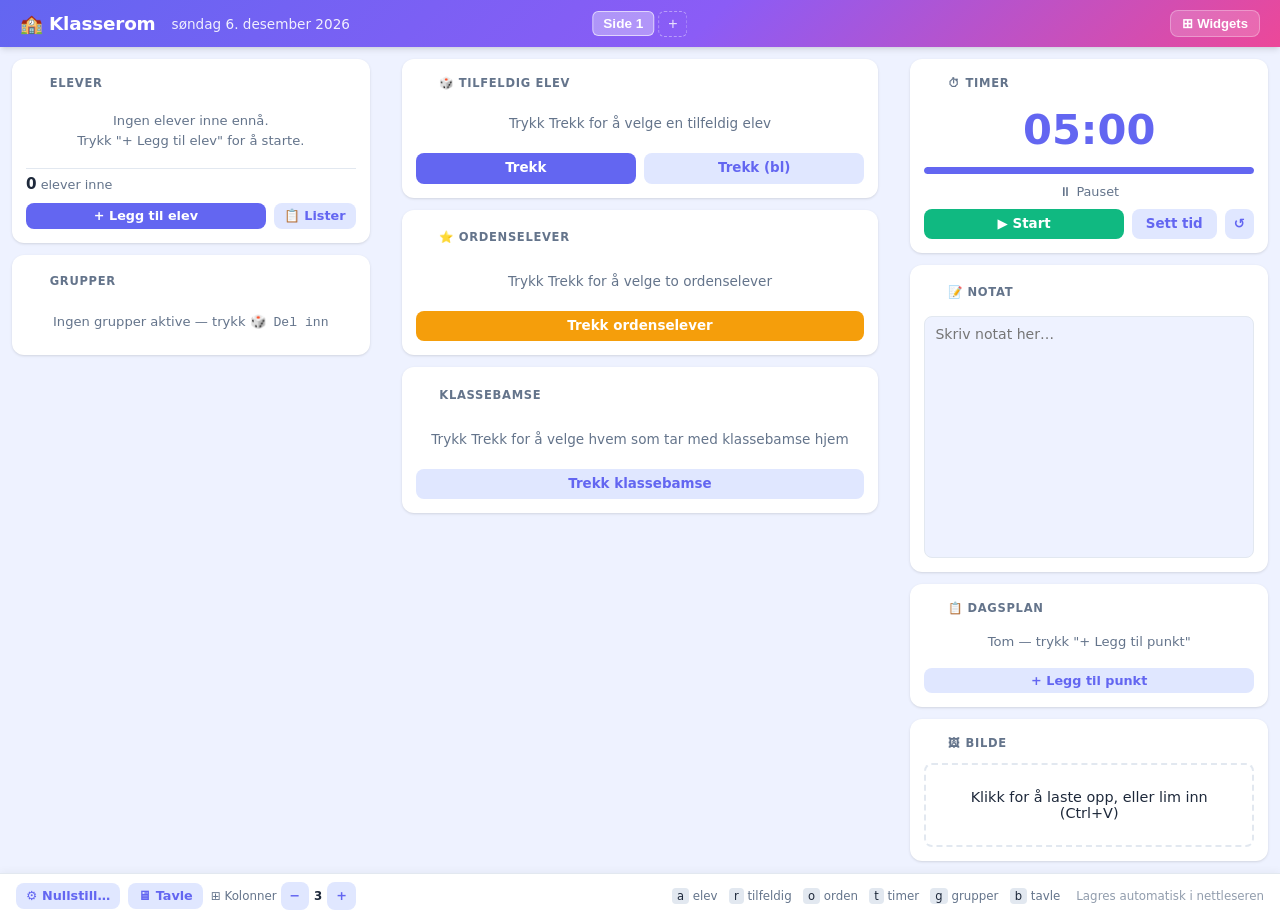
==== index.html @ 39aa10b4 "v2.11: Faneikon, tomme nye sider + navngiving av sider - Eget faneikon (🏫) som vises i nettleserfane" ====
<!DOCTYPE html>
<html lang="no" data-theme="lyst">
<head>
  <meta charset="UTF-8">
  <meta name="viewport" content="width=device-width, initial-scale=1.0">
  <title>Klasserom-dashboard</title>
  <link rel="icon" href="data:image/svg+xml,%3Csvg xmlns='http://www.w3.org/2000/svg' viewBox='0 0 100 100'%3E%3Ctext y='.9em' font-size='90'%3E%F0%9F%8F%AB%3C/text%3E%3C/svg%3E">
  <meta name="description" content="Klasseromsdashboard for læreren — navnetrekking, grupper, timer og dagsplan i ett oversiktlig dashboard. Alt lagres lokalt i nettleseren.">
  <!-- Open Graph / sosiale medier -->
  <meta property="og:type" content="website">
  <meta property="og:title" content="Klasserom — klasseromsdashboard for læreren">
  <meta property="og:description" content="Navnetrekking, grupper, timer og dagsplan i ett oversiktlig dashboard. Alt lagres lokalt i nettleseren.">
  <meta property="og:image" content="https://knitresletta.github.io/klasserom-dashboard/og-image.png">
  <meta property="og:image:width" content="2752">
  <meta property="og:image:height" content="1536">
  <meta property="og:url" content="https://knitresletta.github.io/klasserom-dashboard/">
  <meta name="twitter:card" content="summary_large_image">
  <meta name="twitter:title" content="Klasserom — klasseromsdashboard for læreren">
  <meta name="twitter:description" content="Navnetrekking, grupper, timer og dagsplan i ett oversiktlig dashboard.">
  <meta name="twitter:image" content="https://knitresletta.github.io/klasserom-dashboard/og-image.png">
  <link rel="stylesheet" href="style.css">
</head>
<body>

<header>
  <div id="klasserom-meny-wrapper">
    <h1 id="btn-klasserom-meny" title="Meny">🏫 Klasserom</h1>
    <div id="klasserom-dropdown" class="hidden">
      <div class="kl-dropdown-item" id="btn-åpne-logg">📋 Oppdateringslogg</div>
      <div class="kl-dropdown-item" id="btn-åpne-guide">❓ Brukerveiledning</div>
      <div class="kl-dropdown-item" onclick="åpneTilbakemeldingModal()">💬 Tilbakemelding</div>
      <div class="kl-dropdown-item" onclick="åpneBegrensningModal()">⛔ Gruppebegrensning</div>
      <div class="kl-dropdown-sep"></div>
      <div class="kl-dropdown-item" id="btn-eksporter">📤 Eksporter data</div>
      <div class="kl-dropdown-item" id="btn-importer">📥 Importer data</div>
      <div class="kl-dropdown-sep"></div>
      <div class="kl-dropdown-item kl-has-submenu">
        🎨 Tema
        <div class="kl-submenu">
          <div class="kl-dropdown-label">Standard</div>
          <div class="kl-dropdown-item tema-valg" data-tema="lyst">☀️ Lyst</div>
          <div class="kl-dropdown-item tema-valg" data-tema="mørkt">🌙 Mørkt</div>
          <div class="kl-dropdown-item tema-valg" data-tema="kontrast">⬛ Høy kontrast</div>
          <div class="kl-dropdown-sep"></div>
          <div class="kl-dropdown-label">Eventyr</div>
          <div class="kl-dropdown-item tema-valg" data-tema="under-vann">🌊 Under vann</div>
          <div class="kl-dropdown-item tema-valg" data-tema="fjellet">🏔️ På fjellet</div>
          <div class="kl-dropdown-item tema-valg" data-tema="skogen">🌲 I skogen</div>
          <div class="kl-dropdown-item tema-valg" data-tema="vulkan">🌋 I en vulkan</div>
          <div class="kl-dropdown-item tema-valg" data-tema="eventyrland">🧚 I eventyrland</div>
          <div class="kl-dropdown-sep"></div>
          <div class="kl-dropdown-label">Digital</div>
          <div class="kl-dropdown-item tema-valg" data-tema="matrix">💊 Matrix</div>
          <div class="kl-dropdown-item tema-valg" data-tema="cyberspace">🔷 Cyberspace</div>
          <div class="kl-dropdown-item tema-valg" data-tema="equestria">🦄 Equestria</div>
        </div>
      </div>
      <div class="kl-dropdown-item kl-has-submenu">
        🔤 Font
        <div class="kl-submenu">
          <div class="kl-dropdown-item font-valg" data-font="system">🖥 System standard</div>
          <div class="kl-dropdown-item font-valg" data-font="victor-mono">💻 Victor Mono</div>
          <div class="kl-dropdown-item font-valg" data-font="inter">✦ Inter</div>
          <div class="kl-dropdown-item font-valg" data-font="nunito">○ Nunito</div>
          <div class="kl-dropdown-item font-valg" data-font="roboto-slab">⌂ Roboto Slab</div>
          <div class="kl-dropdown-item font-valg" data-font="playfair">✒ Playfair Display</div>
          <div class="kl-dropdown-item font-valg" data-font="caveat">✍ Caveat</div>
        </div>
      </div>
      <div class="kl-dropdown-item kl-has-submenu">
        📏 Skriftstørrelse
        <div class="kl-submenu kl-submenu-bred">
          <div class="kl-dropdown-label">Alle widgets</div>
          <div class="kl-dropdown-item størrelse-valg" data-størrelse="liten">🔡 Liten</div>
          <div class="kl-dropdown-item størrelse-valg" data-størrelse="normal">🔤 Normal</div>
          <div class="kl-dropdown-item størrelse-valg" data-størrelse="stor">🔠 Stor</div>
          <div class="kl-dropdown-item størrelse-valg" data-størrelse="xl">⬜ Ekstra stor</div>
          <div class="kl-dropdown-sep"></div>
          <div class="kl-dropdown-label">Enkelt widget</div>
          <div class="widget-str-rad" data-widget="card-elever">
            <span>Elever</span>
            <div class="str-knapper">
              <button class="str-knapp widget-str-valg" data-widget="card-elever" data-størrelse="liten">S</button>
              <button class="str-knapp widget-str-valg" data-widget="card-elever" data-størrelse="normal">M</button>
              <button class="str-knapp widget-str-valg" data-widget="card-elever" data-størrelse="stor">L</button>
              <button class="str-knapp widget-str-valg" data-widget="card-elever" data-størrelse="xl">XL</button>
            </div>
          </div>
          <div class="widget-str-rad" data-widget="card-grupper">
            <span>Grupper</span>
            <div class="str-knapper">
              <button class="str-knapp widget-str-valg" data-widget="card-grupper" data-størrelse="liten">S</button>
              <button class="str-knapp widget-str-valg" data-widget="card-grupper" data-størrelse="normal">M</button>
              <button class="str-knapp widget-str-valg" data-widget="card-grupper" data-størrelse="stor">L</button>
              <button class="str-knapp widget-str-valg" data-widget="card-grupper" data-størrelse="xl">XL</button>
            </div>
          </div>
          <div class="widget-str-rad" data-widget="card-tilfeldig">
            <span>Tilfeldig elev</span>
            <div class="str-knapper">
              <button class="str-knapp widget-str-valg" data-widget="card-tilfeldig" data-størrelse="liten">S</button>
              <button class="str-knapp widget-str-valg" data-widget="card-tilfeldig" data-størrelse="normal">M</button>
              <button class="str-knapp widget-str-valg" data-widget="card-tilfeldig" data-størrelse="stor">L</button>
              <button class="str-knapp widget-str-valg" data-widget="card-tilfeldig" data-størrelse="xl">XL</button>
            </div>
          </div>
          <div class="widget-str-rad" data-widget="card-ordenselev">
            <span>Ordenselev</span>
            <div class="str-knapper">
              <button class="str-knapp widget-str-valg" data-widget="card-ordenselev" data-størrelse="liten">S</button>
              <button class="str-knapp widget-str-valg" data-widget="card-ordenselev" data-størrelse="normal">M</button>
              <button class="str-knapp widget-str-valg" data-widget="card-ordenselev" data-størrelse="stor">L</button>
              <button class="str-knapp widget-str-valg" data-widget="card-ordenselev" data-størrelse="xl">XL</button>
            </div>
          </div>
          <div class="widget-str-rad" data-widget="card-ulv">
            <span>Ulv og sauer</span>
            <div class="str-knapper">
              <button class="str-knapp widget-str-valg" data-widget="card-ulv" data-størrelse="liten">S</button>
              <button class="str-knapp widget-str-valg" data-widget="card-ulv" data-størrelse="normal">M</button>
              <button class="str-knapp widget-str-valg" data-widget="card-ulv" data-størrelse="stor">L</button>
              <button class="str-knapp widget-str-valg" data-widget="card-ulv" data-størrelse="xl">XL</button>
            </div>
          </div>
          <div class="widget-str-rad" data-widget="card-timer">
            <span>Timer</span>
            <div class="str-knapper">
              <button class="str-knapp widget-str-valg" data-widget="card-timer" data-størrelse="liten">S</button>
              <button class="str-knapp widget-str-valg" data-widget="card-timer" data-størrelse="normal">M</button>
              <button class="str-knapp widget-str-valg" data-widget="card-timer" data-størrelse="stor">L</button>
              <button class="str-knapp widget-str-valg" data-widget="card-timer" data-størrelse="xl">XL</button>
            </div>
          </div>
          <div class="widget-str-rad" data-widget="card-dagsplan">
            <span>Dagsplan</span>
            <div class="str-knapper">
              <button class="str-knapp widget-str-valg" data-widget="card-dagsplan" data-størrelse="liten">S</button>
              <button class="str-knapp widget-str-valg" data-widget="card-dagsplan" data-størrelse="normal">M</button>
              <button class="str-knapp widget-str-valg" data-widget="card-dagsplan" data-størrelse="stor">L</button>
              <button class="str-knapp widget-str-valg" data-widget="card-dagsplan" data-størrelse="xl">XL</button>
            </div>
          </div>
        </div>
      </div>
    </div>
  </div>
  <div id="sider-nav" class="sider-nav"></div>
  <div id="header-dato"></div>
  <button id="eksport-varsel" class="hidden" title="Du har endringer siden siste eksport — klikk for å eksportere nå">● Ueksporterte endringer</button>
  <div id="widget-meny-wrapper">
    <div id="vær-wrapper">
      <div id="header-ver" title="Klikk for detaljer"></div>
      <div id="vær-popup" class="hidden"></div>
    </div>
    <button id="btn-widget-meny" title="Vis/skjul widgets">⊞ Widgets</button>
    <div id="widget-dropdown" class="hidden"></div>
  </div>
</header>

<main>
  <div class="col-wrapper" data-col="1"></div>
  <div class="col-wrapper" data-col="2"></div>
  <div class="col-wrapper" data-col="3"></div>
  <!-- Card: Elever -->
  <div class="card" id="card-elever">
    <button class="kl-widget-close" onclick="toggleWidgetSynlighet('card-elever', false)" title="Fjern fra siden">✕</button>
    <div class="card-header">
      <span class="drag-handle" title="Dra for å flytte">⠿</span>
      <h2>Elever</h2>
    </div>
    <div id="elev-liste"></div>
    <div class="elev-count">
      <strong id="elev-antall">0</strong>
      <span id="elev-tekst">elever inne</span>
    </div>
    <div class="flex gap-2">
      <button class="btn btn-primary btn-sm flex-1" id="btn-legg-til">+ Legg til elev</button>
      <button class="btn btn-ghost btn-sm" id="btn-lister" title="Klasselister (l)">📋 Lister</button>
    </div>
  </div>

  <!-- Card: Grupper -->
  <div class="card" id="card-grupper">
    <button class="kl-widget-close" onclick="toggleWidgetSynlighet('card-grupper', false)" title="Fjern fra siden">✕</button>
    <div class="card-header">
      <span class="drag-handle" title="Dra for å flytte">⠿</span>
      <h2>Grupper</h2>
      <div class="card-controls">
        <button class="btn btn-ghost btn-sm" id="btn-grupper-ny" title="Lag nye grupper (g)">🎲 Del inn</button>
        <button class="btn btn-sm" id="btn-grupper-fjern" title="Fjern grupper">✕</button>
      </div>
    </div>
    <div id="grupper-vis">
      <p class="tom-tekst">Ingen grupper aktive — trykk <kbd>🎲 Del inn</kbd></p>
    </div>
  </div>

  <!-- Card: Tilfeldig -->
  <div class="card" id="card-tilfeldig">
    <button class="kl-widget-close" onclick="toggleWidgetSynlighet('card-tilfeldig', false)" title="Fjern fra siden">✕</button>
    <div class="card-header">
      <span class="drag-handle" title="Dra for å flytte">⠿</span>
      <h2>🎲 Tilfeldig elev</h2>
    </div>
    <div id="tilfeldig-vis" class="draw-placeholder">Trykk Trekk for å velge en tilfeldig elev</div>
    <div id="tilfeldig-backlog-count" class="backlog-count hidden"></div>
    <div class="flex gap-2">
      <button class="btn btn-primary flex-1" id="btn-tilfeldig" title="Trekk tilfeldig (r)">Trekk</button>
      <button class="btn btn-ghost flex-1" id="btn-tilfeldig-backlog" title="Trekk uten repetisjon (R)">Trekk (bl)</button>
    </div>
  </div>

  <!-- Card: Ordenselever -->
  <div class="card" id="card-ordenselev">
    <button class="kl-widget-close" onclick="toggleWidgetSynlighet('card-ordenselev', false)" title="Fjern fra siden">✕</button>
    <div class="card-header">
      <span class="drag-handle" title="Dra for å flytte">⠿</span>
      <h2>⭐ Ordenselever</h2>
      <div class="card-controls">
        <button class="btn btn-ghost btn-sm btn-icon" id="btn-rediger-ordenselev" title="Rediger backlog">📝</button>
      </div>
    </div>
    <div id="ordenselev-vis" class="draw-placeholder">Trykk Trekk for å velge to ordenselever</div>
    <div id="ordenselev-backlog-count" class="backlog-count hidden"></div>
    <button class="btn btn-amber w-full" id="btn-ordenselev" title="Trekk ordenselever (o)">Trekk ordenselever</button>
  </div>

  <!-- Card: Klassebamse -->
  <div class="card" id="card-ulv">
    <button class="kl-widget-close" onclick="toggleWidgetSynlighet('card-ulv', false)" title="Fjern fra siden">✕</button>
    <div class="card-header">
      <span class="drag-handle" title="Dra for å flytte">⠿</span>
      <h2>Klassebamse</h2>
      <div class="card-controls">
        <button class="btn btn-ghost btn-sm btn-icon" id="btn-ulv-rename" title="Endre navn">✏️</button>
        <button class="btn btn-ghost btn-sm btn-icon" id="btn-rediger-ulv" title="Rediger backlog">📝</button>
      </div>
    </div>
    <div id="ulv-vis" class="draw-placeholder">Trykk Trekk for å velge hvem som tar med klassebamse hjem</div>
    <div id="ulv-backlog-count" class="backlog-count hidden"></div>
    <button class="btn btn-ghost w-full" id="btn-ulv" title="Trekk klassebamse (u)">Trekk klassebamse</button>
  </div>

  <!-- Card: Timer -->
  <div class="card" id="card-timer">
    <button class="kl-widget-close" onclick="toggleWidgetSynlighet('card-timer', false)" title="Fjern fra siden">✕</button>
    <div class="card-header">
      <span class="drag-handle" title="Dra for å flytte">⠿</span>
      <h2>⏱ Timer</h2>
    </div>
    <div id="timer-display">05:00</div>
    <div id="timer-bar-wrap"><div id="timer-bar"></div></div>
    <div id="timer-status" class="timer-status">⏸ Pauset</div>
    <div class="timer-controls">
      <button class="btn btn-success flex-1" id="btn-timer-toggle" title="Start/stopp (t)">▶ Start</button>
      <button class="btn btn-ghost" id="btn-timer-sett" title="Sett tid (s)">Sett tid</button>
      <button class="btn btn-ghost btn-icon" id="btn-timer-reset" title="Nullstill timer">↺</button>
    </div>
  </div>

  <!-- Card: Notat -->
  <!-- Card: Dagsplan -->
  <div class="card" id="card-dagsplan">
    <button class="kl-widget-close" onclick="toggleWidgetSynlighet('card-dagsplan', false)" title="Fjern fra siden">✕</button>
    <div class="card-header">
      <span class="drag-handle" title="Dra for å flytte">⠿</span>
      <h2>📋 Dagsplan</h2>
    </div>
    <div id="dagsplan-liste"></div>
    <button class="btn btn-ghost w-full btn-sm" id="btn-dagsplan-legg-til" title="Legg til punkt (d)">+ Legg til punkt</button>
  </div>

</main>

<!-- Action bar -->
<div id="action-bar">
  <button class="btn btn-ghost btn-sm" id="btn-nullstill" title="Nullstill (n)">⚙️ Nullstill…</button>
  <button class="btn btn-ghost btn-sm" id="btn-blackboard" title="Tavlemodus (b)">🖥 Tavle</button>
  <div class="kl-kol-stepper" title="Antall kolonner på denne siden">
    <span>⊞ Kolonner</span>
    <button class="btn btn-ghost btn-sm btn-icon" id="btn-kol-minus" title="Færre kolonner">−</button>
    <span id="kol-antall">3</span>
    <button class="btn btn-ghost btn-sm btn-icon" id="btn-kol-pluss" title="Flere kolonner">+</button>
  </div>
  <div class="action-bar-right">
    <span class="shortcut-hint">
      <kbd>a</kbd> elev &nbsp;
      <kbd>r</kbd> tilfeldig &nbsp;
      <kbd>o</kbd> orden &nbsp;
      <kbd>t</kbd> timer &nbsp;
      <kbd>g</kbd> grupper &nbsp;
      <kbd>b</kbd> tavle
    </span>
    <span class="lagret-hint">Lagres automatisk i nettleseren</span>
  </div>
</div>

<!-- ============ MODALS ============ -->
<div id="modal-overlay" class="modal-overlay hidden">

  <div id="modal-legg-til" class="modal hidden">
    <h3>Legg til elev</h3>
    <input type="text" id="input-elev-navn" placeholder="Navn…" maxlength="60" autocomplete="off">
    <div class="modal-actions">
      <button class="btn btn-ghost" id="btn-legg-til-avbryt">Avbryt</button>
      <button class="btn btn-success" id="btn-legg-til-bekreft">Legg til</button>
    </div>
  </div>

  <div id="modal-timer-sett" class="modal hidden">
    <h3>Sett nedtellingstid</h3>
    <input type="number" id="input-timer-minutter" placeholder="Minutter (1–60)…" min="1" max="60">
    <div class="modal-actions">
      <button class="btn btn-ghost" id="btn-timer-sett-avbryt">Avbryt</button>
      <button class="btn btn-success" id="btn-timer-sett-bekreft">OK</button>
    </div>
  </div>

  <div id="modal-dagsplan" class="modal hidden">
    <h3>Legg til punkt i dagsplan</h3>
    <input type="text" id="input-dagsplan-punkt" placeholder="f.eks. Gjennomgang kapittel 3…" maxlength="80">
    <div class="modal-actions">
      <button class="btn btn-ghost" id="btn-dagsplan-avbryt">Avbryt</button>
      <button class="btn btn-success" id="btn-dagsplan-bekreft">Legg til</button>
    </div>
  </div>

  <div id="modal-grupper" class="modal hidden">
    <h3>Del inn i grupper</h3>
    <input type="number" id="input-grupper-antall" placeholder="Antall grupper (min. 2)…" min="2">
    <div class="modal-actions">
      <button class="btn btn-ghost" id="btn-grupper-avbryt">Avbryt</button>
      <button class="btn btn-success" id="btn-grupper-bekreft">Del inn</button>
    </div>
  </div>

  <div id="modal-lister" class="modal hidden">
    <h3>Klasselister</h3>
    <div id="lister-innhold"></div>
    <div class="modal-actions">
      <button class="btn btn-ghost flex-1" id="btn-lister-lagre">💾 Lagre nåværende</button>
      <button class="btn btn-primary" id="btn-lister-lukk">Lukk</button>
    </div>
  </div>

  <div id="modal-lagre-liste" class="modal hidden">
    <h3>Navn på listen</h3>
    <input type="text" id="input-liste-navn" placeholder="f.eks. 8A, Valgfag høst…" maxlength="40">
    <div class="modal-actions">
      <button class="btn btn-ghost" id="btn-lagre-liste-avbryt">Avbryt</button>
      <button class="btn btn-success" id="btn-lagre-liste-bekreft">Lagre</button>
    </div>
  </div>

  <div id="modal-nullstill" class="modal hidden">
    <h3>Nullstill…</h3>
    <div class="modal-list" id="nullstill-liste">
      <div class="modal-list-item" data-action="tilfeldig"><span>🎲 Tilfeldig-trekk</span></div>
      <div class="modal-list-item" data-action="ordenselev"><span>⭐ Ordenselever-trekk</span></div>
      <div class="modal-list-item" data-action="ulv"><span>Klassebamse-trekk</span></div>
      <div class="modal-list-item" data-action="grupper"><span>👥 Grupper</span></div>
      <div class="modal-list-item" data-action="timer"><span>⏱ Timer</span></div>
      <div class="modal-list-item" data-action="notat"><span>📝 Notat</span></div>
      <div class="modal-list-item" data-action="dagsplan"><span>📋 Dagsplan</span></div>
      <div class="modal-list-item danger" data-action="fjern_elever"><span>👤 Fjern elever…</span></div>
    </div>
    <div class="modal-actions">
      <button class="btn btn-ghost" id="btn-nullstill-lukk">Lukk</button>
    </div>
  </div>

  <div id="modal-fjern-elever" class="modal hidden">
    <h3>Fjern elever</h3>
    <div id="fjern-elever-liste" class="checkbox-list"></div>
    <div class="modal-actions">
      <button class="btn btn-ghost" id="btn-fjern-avbryt">Avbryt</button>
      <button class="btn btn-danger" id="btn-fjern-bekreft">Fjern valgte</button>
    </div>
  </div>

  <!-- Rename klassebamse -->
  <div id="modal-ulv-rename" class="modal hidden">
    <h3>Endre navn på klassebamsen</h3>
    <input type="text" id="rename-input" class="modal-input" maxlength="30" placeholder="Nytt navn…" />
    <div class="modal-actions">
      <button class="btn btn-ghost" id="btn-rename-avbryt">Avbryt</button>
      <button class="btn btn-primary" id="btn-rename-lagre">Lagre</button>
    </div>
  </div>

  <!-- Backlog-editor -->
  <div id="modal-rediger-backlog" class="modal hidden">
    <h3 id="rediger-backlog-tittel">Rediger backlog</h3>
    <p style="font-size:.85rem;opacity:.7;margin-bottom:.75rem">Klikk på en elev for å markere dem som allerede brukt. Grå = brukt, hvit = tilgjengelig.</p>
    <div id="rediger-backlog-chips" class="chip-grid"></div>
    <div class="modal-actions">
      <button class="btn btn-primary" id="btn-rediger-backlog-lukk">Ferdig</button>
    </div>
  </div>

  <!-- Import-modal -->
  <div id="modal-import" class="modal hidden">
    <h3>📥 Importer data</h3>
    <p id="import-info" class="import-info"></p>
    <div class="import-valg">
      <label class="import-modus">
        <input type="radio" name="import-modus" value="erstatt" checked>
        <span><strong>Erstatt alt</strong><br>Gjenoppretter hele tilstanden fra fila og overskriver alt som ligger her nå (lister, sider, innstillinger, notater og bilder).</span>
      </label>
      <label class="import-modus">
        <input type="radio" name="import-modus" value="flett_lister">
        <span><strong>Slå sammen kun klasselister</strong><br>Behold alt nåværende, legg bare til de lagrede listene fra fila.</span>
      </label>
    </div>
    <div class="modal-actions">
      <button class="btn btn-ghost" id="btn-import-avbryt">Avbryt</button>
      <button class="btn btn-primary" id="btn-import-bekreft">Importer</button>
    </div>
  </div>
</div>

<!-- Skjult fil-input for import -->
<input type="file" id="import-fil" accept="application/json,.json" style="display:none">

<!-- Blackboard overlay -->
<div id="blackboard-overlay" class="hidden">
  <span>Klikk eller trykk <kbd>Esc</kbd> for å avslutte tavlemodus</span>
</div>

<!-- Notifications -->
<div id="notif-container"></div>

<!-- Info overlay (logg + veiledning) -->
<div id="info-overlay" class="modal-overlay hidden">
  <div class="info-modal">
    <div class="info-modal-header">
      <h3 id="info-modal-tittel"></h3>
      <button id="btn-info-lukk" class="btn-lukk-stor">✕</button>
    </div>
    <div id="info-modal-innhold" class="info-modal-innhold"></div>
  </div>
</div>

<!-- Begrensning-modal -->
<div id="begrensning-modal" class="modal-overlay" style="display:none">
  <div class="modal-boks">
    <h3>⛔ Par som ikke kan være i samme gruppe</h3>
    <div class="begrensning-input">
      <select id="begr-navn1"></select>
      <select id="begr-navn2"></select>
      <button onclick="leggTilBegrensning(document.getElementById('begr-navn1').value, document.getElementById('begr-navn2').value)">Legg til</button>
    </div>
    <ul id="begrensning-liste"></ul>
    <button onclick="document.getElementById('begrensning-modal').style.display='none'">Lukk</button>
  </div>
</div>

<!-- Feedback-modal -->
<div id="feedback-modal" class="modal-overlay" style="display:none">
  <div class="modal-boks">
    <h3>💬 Tilbakemelding & kontakt</h3>
    <p class="kontakt-intro">Funnet en feil, eller har du et ønske til appen? Jeg vil gjerne høre fra deg — velg det som passer deg best.</p>
    <div class="kontakt-valg">
      <a class="kontakt-lenke" href="mailto:knitresletta@pm.me?subject=Klasserom-dashboard%20%E2%80%93%20tilbakemelding">
        ✉️ Send en e-post
        <span>knitresletta@pm.me</span>
      </a>
      <a class="kontakt-lenke" href="https://github.com/Knitresletta/klasserom-dashboard/issues/new" target="_blank" rel="noopener noreferrer">
        🐙 Opprett en sak på GitHub
        <span>Meld feil eller foreslå en ny funksjon</span>
      </a>
    </div>
    <div class="modal-knapper">
      <button onclick="document.getElementById('feedback-modal').style.display='none'">Lukk</button>
    </div>
  </div>
</div>

<script src="app.js"></script>
</body>
</html>
---- style.css ----
/* ===================== Custom properties ===================== */
:root {
  --bg:           #eef2ff;
  --card:         #ffffff;
  --primary:      #6366f1;
  --primary-l:    #e0e7ff;
  --pink:         #ec4899;
  --pink-l:       #fce7f3;
  --amber:        #f59e0b;
  --amber-l:      #fef3c7;
  --green:        #10b981;
  --green-l:      #d1fae5;
  --red:          #ef4444;
  --red-l:        #fee2e2;
  --text:         #1e293b;
  --muted:        #64748b;
  --border:       #e2e8f0;
  --shadow:       0 1px 3px 0 rgb(0 0 0 / .10), 0 1px 2px -1px rgb(0 0 0 / .08);
  --shadow-md:    0 4px 6px -1px rgb(0 0 0 / .10), 0 2px 4px -2px rgb(0 0 0 / .08);
  --r:            12px;
  --r-sm:         8px;
  --font:         system-ui, -apple-system, "Segoe UI", sans-serif;
  /* Skriftstørrelse settes på roten slik at alle rem-baserte størrelser skalerer */
  font-size: var(--font-size, 16px);
}

/* ===================== Temaer ===================== */
[data-theme="mørkt"] {
  --bg:        #0f172a;
  --card:      #1e293b;
  --primary:   #818cf8;
  --primary-l: #312e81;
  --pink:      #f472b6;
  --pink-l:    #6d1a4e;
  --amber:     #fbbf24;
  --amber-l:   #78350f;
  --green:     #34d399;
  --green-l:   #064e3b;
  --red:       #f87171;
  --red-l:     #7f1d1d;
  --text:      #f1f5f9;
  --muted:     #94a3b8;
  --border:    #334155;
  --shadow:    0 1px 3px 0 rgb(0 0 0 / .40), 0 1px 2px -1px rgb(0 0 0 / .30);
  --shadow-md: 0 4px 6px -1px rgb(0 0 0 / .45), 0 2px 4px -2px rgb(0 0 0 / .35);
}
[data-theme="mørkt"] header {
  background: linear-gradient(135deg, #1e293b 0%, #0f172a 100%);
  border-bottom: 1px solid var(--border);
}

[data-theme="kontrast"] {
  --bg:        #f5f5f5;
  --card:      #ffffff;
  --primary:   #000000;
  --primary-l: #dddddd;
  --green:     #005500;
  --green-l:   #ccffcc;
  --red:       #990000;
  --red-l:     #ffcccc;
  --amber:     #664400;
  --amber-l:   #fff3cc;
  --pink:      #880066;
  --pink-l:    #ffddee;
  --text:      #000000;
  --muted:     #333333;
  --border:    #000000;
  --shadow:    none;
  --shadow-md: none;
}
[data-theme="kontrast"] header { background: #000000; border-bottom: 2px solid #000; }
[data-theme="kontrast"] .card  { border: 2px solid #000000; }

[data-theme="under-vann"] {
  --bg:        #0c2a4a;
  --card:      #0d3b6e;
  --primary:   #38bdf8;
  --primary-l: #0c4a6e;
  --text:      #e0f2fe;
  --muted:     #7dd3fc;
  --border:    #1e4d7b;
  --green:     #34d399;
  --green-l:   #064e3b;
  --amber:     #fbbf24;
  --amber-l:   #78350f;
  --shadow:    0 1px 4px 0 rgb(0 0 0 / .5);
  --shadow-md: 0 4px 8px -1px rgb(0 0 0 / .6);
}
[data-theme="under-vann"] header { background: #061829; border-bottom: 1px solid #1e4d7b; }

[data-theme="fjellet"] {
  --bg:        #cfdde8;
  --card:      #e8eff5;
  --primary:   #1e3a5f;
  --primary-l: #b9c9d8;
  --text:      #0f172a;
  --muted:     #475569;
  --border:    #94a8bc;
  --green:     #166534;
  --green-l:   #bbf7d0;
  --amber:     #b45309;
  --amber-l:   #fde68a;
}
[data-theme="fjellet"] header { background: linear-gradient(135deg, #1e3a5f 0%, #475569 60%, #94a8bc 100%); border-bottom: 1px solid #94a8bc; }

[data-theme="skogen"] {
  --bg:        #1a2e1a;
  --card:      #243824;
  --primary:   #86efac;
  --primary-l: #14532d;
  --text:      #dcfce7;
  --muted:     #86efac;
  --border:    #2d4a2d;
  --green:     #4ade80;
  --green-l:   #14532d;
  --amber:     #fbbf24;
  --amber-l:   #78350f;
  --shadow:    0 1px 4px 0 rgb(0 0 0 / .5);
  --shadow-md: 0 4px 8px -1px rgb(0 0 0 / .55);
}
[data-theme="skogen"] header { background: #0f1f0f; border-bottom: 1px solid #2d4a2d; }

[data-theme="vulkan"] {
  --bg:        #1c0a00;
  --card:      #2d1200;
  --primary:   #f97316;
  --primary-l: #7c2d12;
  --text:      #fff7ed;
  --muted:     #fb923c;
  --border:    #431407;
  --red:       #ef4444;
  --red-l:     #7f1d1d;
  --amber:     #fbbf24;
  --amber-l:   #78350f;
  --green:     #86efac;
  --green-l:   #14532d;
  --shadow:    0 1px 4px 0 rgb(0 0 0 / .6);
  --shadow-md: 0 4px 8px -1px rgb(0 0 0 / .7);
}
[data-theme="vulkan"] header { background: #120500; border-bottom: 1px solid #431407; }

[data-theme="eventyrland"] {
  --bg:        #ead5ff;
  --card:      #faeeff;
  --primary:   #6b21a8;
  --primary-l: #e9d5ff;
  --pink:      #db2777;
  --pink-l:    #fce7f3;
  --text:      #2e1065;
  --muted:     #7c3aed;
  --border:    #c4b5fd;
  --green:     #15803d;
  --green-l:   #bbf7d0;
  --amber:     #d97706;
  --amber-l:   #fde68a;
}
[data-theme="eventyrland"] header { background: linear-gradient(135deg, #6b21a8 0%, #db2777 55%, #f59e0b 100%); border-bottom: 1px solid #c4b5fd; }

[data-theme="matrix"] {
  --bg:        #000000;
  --card:      #001400;
  --primary:   #00ff41;
  --primary-l: #003300;
  --text:      #00ff41;
  --muted:     #00aa2b;
  --border:    #004400;
  --green:     #00ff41;
  --green-l:   #003300;
  --red:       #ff4444;
  --red-l:     #330000;
  --amber:     #ffff00;
  --amber-l:   #333300;
  --pink:      #ff00ff;
  --pink-l:    #330033;
  --shadow:    0 0 8px 0 rgb(0 255 65 / .3);
  --shadow-md: 0 0 16px 0 rgb(0 255 65 / .4);
}
[data-theme="matrix"] header { background: #000a00; border-bottom: 1px solid #004400; }
[data-theme="matrix"] .card  { border: 1px solid #004400; }

[data-theme="cyberspace"] {
  --bg:        #060018;
  --card:      #0d0030;
  --primary:   #00d4ff;
  --primary-l: #001a3d;
  --pink:      #ff00aa;
  --pink-l:    #3d0029;
  --text:      #e0f0ff;
  --muted:     #7ec8e3;
  --border:    #1a0060;
  --green:     #00ff9d;
  --green-l:   #003322;
  --amber:     #ffaa00;
  --amber-l:   #332200;
  --shadow:    0 0 10px 0 rgb(0 212 255 / .25);
  --shadow-md: 0 0 20px 0 rgb(0 212 255 / .35);
}
[data-theme="cyberspace"] header { background: #030010; border-bottom: 1px solid #1a0060; }

[data-theme="equestria"] {
  --bg:        #ffcce6;
  --card:      #fff0f7;
  --primary:   #be185d;
  --primary-l: #fbcfe8;
  --pink:      #ec4899;
  --pink-l:    #fce7f3;
  --text:      #500724;
  --muted:     #be185d;
  --border:    #f9a8d4;
  --green:     #059669;
  --green-l:   #a7f3d0;
  --amber:     #ea580c;
  --amber-l:   #fed7aa;
  --red:       #dc2626;
  --red-l:     #fecaca;
}
[data-theme="equestria"] header { background: linear-gradient(135deg, #ec4899 0%, #a855f7 33%, #3b82f6 66%, #22c55e 100%); border-bottom: 1px solid #f9a8d4; }

/* ===================== Reset ===================== */
*, *::before, *::after { box-sizing: border-box; margin: 0; padding: 0; }
body {
  font-family: var(--font);
  background: var(--bg);
  color: var(--text);
  font-size: 0.875rem; /* 14px ved normal rot (16px) — skalerer med --font-size */
  min-height: 100vh;
  display: flex;
  flex-direction: column;
}

/* ===================== Header ===================== */
header {
  background: linear-gradient(135deg, #6366f1 0%, #8b5cf6 55%, #ec4899 100%);
  color: white;
  padding: 10px 20px;
  display: flex;
  align-items: center;
  gap: 16px;
  box-shadow: var(--shadow-md);
  flex-shrink: 0;
  position: relative;
}
header h1 { font-size: 1.15rem; font-weight: 800; letter-spacing: -.01em; white-space: nowrap; cursor: pointer; }
.sider-nav {
  display: flex;
  align-items: center;
  gap: 4px;
  position: absolute;
  left: 50%;
  transform: translateX(-50%);
}
.side-tab {
  background: rgba(255,255,255,0.15);
  border: 1px solid rgba(255,255,255,0.3);
  border-radius: 6px;
  padding: 4px 10px;
  cursor: pointer;
  font-size: 0.85rem;
  color: white;
  display: flex;
  align-items: center;
  gap: 5px;
  transition: background 0.15s;
  white-space: nowrap;
}
.side-tab.aktiv {
  background: rgba(255,255,255,0.35);
  border-color: rgba(255,255,255,0.6);
  font-weight: 700;
}
.side-tab-input {
  font: inherit;
  font-size: 0.85rem;
  padding: 4px 10px;
  border-radius: 6px;
  border: 2px solid var(--primary);
  outline: none;
  background: #fff;
  color: var(--text);
  width: 9ch;
  min-width: 9ch;
}
.side-tab:hover:not(.aktiv) { background: rgba(255,255,255,0.25); }
.side-slett { font-size: 0.65rem; opacity: 0.7; cursor: pointer; line-height: 1; }
.side-slett:hover { opacity: 1; }
.side-legg-til {
  background: transparent;
  border: 1px dashed rgba(255,255,255,0.4);
  border-radius: 6px;
  padding: 4px 9px;
  cursor: pointer;
  font-size: 1rem;
  color: rgba(255,255,255,0.8);
  line-height: 1;
}
.side-legg-til:hover { border-color: white; color: white; }
#header-dato { font-size: .85rem; opacity: .9; }
#klasserom-meny-wrapper { position: relative; }
#vær-wrapper  { position: relative; }
#header-ver   {
  font-size: .82rem; opacity: .85; white-space: nowrap; cursor: pointer;
  padding: 3px 6px; border-radius: 6px; transition: background .12s;
}
#header-ver:hover { background: rgb(255 255 255 / .15); }
#vær-popup {
  position: absolute; top: calc(100% + 10px); right: 0;
  background: var(--card); border-radius: var(--r); box-shadow: var(--shadow-md);
  padding: 14px; min-width: 280px; z-index: 150;
  color: var(--text); animation: modal-in .15s ease;
}
.vær-nå {
  display: flex; flex-direction: column; gap: 6px; margin-bottom: 12px;
  border-bottom: 1px solid var(--border); padding-bottom: 12px;
}
.vær-rad { display: flex; justify-content: space-between; font-size: .85rem; }
.vær-rad span { color: var(--muted); }
.vær-timer { display: flex; gap: 6px; overflow-x: auto; padding-bottom: 2px; }
.vær-time-kort {
  display: flex; flex-direction: column; align-items: center; gap: 3px;
  min-width: 44px; padding: 6px 4px; border-radius: 8px;
  background: var(--bg); font-size: .78rem;
}
.vær-time-tid    { color: var(--muted); font-size: .7rem; }
.vær-time-emoji  { font-size: 1.1rem; }
.vær-time-temp   { font-weight: 700; }
.vær-time-nedbør { color: #3b82f6; font-size: .7rem; }
#klasserom-dropdown {
  position: absolute; top: calc(100% + 8px); left: 0;
  background: var(--card); border-radius: var(--r); box-shadow: var(--shadow-md);
  padding: 8px 0; min-width: 200px; z-index: 150;
  animation: modal-in .15s ease;
}
.kl-dropdown-item {
  padding: 9px 16px; cursor: pointer; font-size: .88rem;
  color: var(--text); font-weight: 500; transition: background .1s;
}
.kl-dropdown-item:hover { background: var(--bg); }
.kl-dropdown-sep   { height: 1px; background: var(--border); margin: 4px 0; }
.kl-dropdown-label { padding: 4px 16px; font-size: .72rem; font-weight: 700;
                     text-transform: uppercase; letter-spacing: .06em; color: var(--muted); }
.tema-valg.aktiv   { color: var(--primary); font-weight: 700; }
.tema-valg.aktiv::after { content: ' ✓'; }

/* Sub-meny */
.kl-has-submenu { position: relative; }
.kl-has-submenu::after { content: ' ›'; float: right; opacity: .6; }
.kl-submenu {
  display: none;
  position: absolute;
  left: 100%;
  top: -4px;
  background: var(--card);
  border: 1px solid var(--border);
  border-radius: var(--r);
  box-shadow: var(--shadow-md);
  min-width: 180px;
  padding: 4px 0;
  z-index: 1000;
}
.kl-has-submenu:hover .kl-submenu { display: block; }
.font-valg.aktiv,
.størrelse-valg.aktiv { color: var(--primary); font-weight: 700; }
.font-valg.aktiv::after,
.størrelse-valg.aktiv::after { content: ' ✓'; }

.kl-submenu-bred { min-width: 240px; }

.widget-str-rad {
  display: flex;
  align-items: center;
  justify-content: space-between;
  padding: 4px 12px;
  gap: 8px;
}
.widget-str-rad span { font-size: .85em; color: var(--muted); flex: 1; }
.str-knapper { display: flex; gap: 2px; }
.str-knapp {
  background: none;
  border: 1px solid var(--border);
  border-radius: 3px;
  color: var(--text);
  cursor: pointer;
  font-size: .75em;
  line-height: 1;
  padding: 2px 5px;
}
.str-knapp:hover { background: var(--primary-l); color: var(--primary); }
.str-knapp.aktiv { background: var(--primary); color: #fff; border-color: var(--primary); font-weight: 700; }

textarea[id^="notat-textarea"].kursiv { font-style: italic; }

/* ===================== Main layout ===================== */
main {
  display: flex;
  flex-direction: row;
  gap: 12px;
  padding: 12px;
  flex: 1;
  align-items: flex-start;
}

.col-wrapper {
  display: flex;
  flex-direction: column;
  gap: 12px;
  flex: 1 1 0; /* faktisk bredde settes inline pr. side fra kol_bredder */
  min-width: 0;
}

/* Dra-håndtak mellom kolonner for å justere bredde (settes inn av byggKolonner) */
.kl-col-resizer {
  flex: 0 0 8px;
  align-self: stretch;
  position: relative;
  cursor: col-resize;
  border-radius: 4px;
  transition: background .12s;
}
.kl-col-resizer::before {
  content: '';
  position: absolute;
  top: 8px;
  bottom: 8px;
  left: 50%;
  transform: translateX(-50%);
  width: 2px;
  border-radius: 2px;
  background: var(--border);
  opacity: 0;
  transition: opacity .12s, background .12s;
}
main:hover .kl-col-resizer::before { opacity: .35; }
.kl-col-resizer:hover { background: var(--primary-l); }
.kl-col-resizer:hover::before { opacity: 1; background: var(--primary); }
body.kl-resizing { cursor: col-resize; user-select: none; }
body.kl-resizing .kl-col-resizer::before { opacity: 1; background: var(--primary); }

/* ===================== Cards ===================== */
.card {
  background: var(--card);
  border-radius: var(--r);
  box-shadow: var(--shadow);
  padding: 14px;
  display: flex;
  flex-direction: column;
  gap: 10px;
  transition: box-shadow .15s, opacity .15s;
  min-width: 0; /* viktig for grid-overflow */
  position: relative; /* for .kl-widget-close i hjørnet */
}
.card.dragging { opacity: .45; box-shadow: none; }

/* Fjern-knapp i kortets hjørne: skjuler singletons / sletter notat-bilde-instanser */
.kl-widget-close {
  position: absolute;
  top: 6px;
  right: 6px;
  width: 22px;
  height: 22px;
  display: flex;
  align-items: center;
  justify-content: center;
  border: none;
  background: none;
  color: var(--muted);
  font-size: .85rem;
  line-height: 1;
  border-radius: 6px;
  cursor: pointer;
  opacity: 0;
  transition: opacity .15s, background .12s, color .12s;
  z-index: 2;
}
.card:hover .kl-widget-close { opacity: .5; }
.kl-widget-close:hover { opacity: 1; background: var(--red-l); color: var(--red); }
.card h2 {
  font-size: .72rem;
  font-weight: 700;
  text-transform: uppercase;
  letter-spacing: .06em;
  color: var(--muted);
}
.card-header {
  display: flex;
  align-items: center;
  gap: 6px;
  padding-right: 20px; /* gjør plass til .kl-widget-close i hjørnet */
}
.card-header h2 { flex: 1; }
.card-controls {
  display: flex;
  align-items: center;
  gap: 4px;
  opacity: 0;
  transition: opacity .15s;
}
.card:hover .card-controls { opacity: 1; }

/* ===================== Drag handle ===================== */
.drag-handle {
  cursor: grab;
  color: var(--border);
  font-size: 1rem;
  line-height: 1;
  padding: 2px 3px;
  border-radius: 4px;
  opacity: 0;
  transition: opacity .15s, color .15s;
  user-select: none;
  flex-shrink: 0;
}
.card:hover .drag-handle { opacity: 1; }
.drag-handle:hover { color: var(--muted); }
.drag-handle:active { cursor: grabbing; }

/* ===================== Buttons ===================== */
.btn {
  display: inline-flex;
  align-items: center;
  justify-content: center;
  padding: 7px 14px;
  border: none;
  border-radius: var(--r-sm);
  font-family: inherit;
  font-size: .84rem;
  font-weight: 600;
  cursor: pointer;
  transition: filter .12s, transform .08s;
  white-space: nowrap;
  line-height: 1.2;
}
.btn:hover  { filter: brightness(.92); }
.btn:active { transform: scale(.97); }
.btn-primary { background: var(--primary); color: #fff; }
.btn-success { background: var(--green);   color: #fff; }
.btn-danger  { background: var(--red);     color: #fff; }
.btn-amber   { background: var(--amber);   color: #fff; }
.btn-ghost   { background: var(--primary-l); color: var(--primary); }
.btn-sm      { padding: 5px 10px; font-size: .8rem; }
.btn-icon    { padding: 6px 9px; }
.btn-slett   { color: var(--text-muted); }
.btn-slett:hover { color: #cc0000; }
.w-full      { width: 100%; }
.flex-1      { flex: 1; }

/* ===================== Utilities ===================== */
.flex     { display: flex; }
.gap-1    { gap: 4px; }
.gap-2    { gap: 8px; }
.hidden   { display: none !important; }

/* ===================== Student list ===================== */
#elev-liste {
  display: flex;
  flex-direction: column;
  gap: 2px;
}
.elev-item {
  display: flex;
  align-items: center;
  gap: 6px;
  padding: 5px 6px;
  border-radius: 6px;
  transition: background .1s;
}
.elev-item:hover { background: var(--bg); }
.elev-nr    { color: var(--muted); font-size: .78rem; width: 20px; text-align: right; flex-shrink: 0; }
.elev-dot   { width: 9px; height: 9px; border-radius: 50%; flex-shrink: 0; }
.elev-navn  { flex: 1; font-weight: 500; font-size: .88rem; }
.elev-slett {
  opacity: 0;
  background: none;
  border: none;
  cursor: pointer;
  color: var(--red);
  padding: 2px 5px;
  border-radius: 4px;
  font-size: .75rem;
  transition: opacity .1s;
  flex-shrink: 0;
}
.elev-item:hover .elev-slett { opacity: 1; }
.elev-count {
  font-size: .8rem;
  color: var(--muted);
  padding-top: 6px;
  border-top: 1px solid var(--border);
}
.elev-count strong { color: var(--text); font-size: .95rem; }
.tom-tekst {
  color: var(--muted);
  font-size: .82rem;
  text-align: center;
  padding: 8px 4px;
  line-height: 1.5;
}

/* ===================== Draw results ===================== */
.draw-placeholder {
  color: var(--muted);
  font-size: .85rem;
  text-align: center;
  padding: 10px 4px;
  line-height: 1.5;
}
.draw-result {
  border-radius: var(--r-sm);
  padding: 12px;
  text-align: center;
  background: var(--primary-l);
}
.draw-result .drawn-name {
  font-size: 1.25rem;
  font-weight: 800;
  color: var(--primary);
}
.draw-pair {
  display: flex;
  flex-direction: column;
  gap: 6px;
}
.draw-pair-item {
  background: var(--amber-l);
  border-radius: var(--r-sm);
  padding: 8px 12px;
  font-weight: 700;
  color: var(--amber);
  text-align: left;
}
.draw-result.ulv-result { background: var(--amber-l); }
.draw-result.ulv-result .drawn-name { color: var(--amber); }
.backlog-count {
  font-size: .75rem;
  color: var(--muted);
  text-align: center;
}

/* ===================== Timer ===================== */
#timer-display {
  font-size: 2.6rem;
  font-weight: 800;
  text-align: center;
  font-variant-numeric: tabular-nums;
  color: var(--primary);
  line-height: 1;
  padding: 6px 0;
}
#timer-display.running { color: var(--green); }
#timer-display.ferdig  { color: var(--red); }
#timer-bar-wrap {
  background: var(--border);
  border-radius: 999px;
  height: 7px;
  overflow: hidden;
}
#timer-bar {
  height: 100%;
  border-radius: 999px;
  width: 100%;
  background: var(--primary);
  transition: width .8s linear, background .3s;
}
.timer-status {
  font-size: .8rem;
  color: var(--muted);
  text-align: center;
}
.timer-controls { display: flex; gap: 8px; }

/* ===================== Notes ===================== */
textarea[id^="notat-textarea"] {
  width: 100%;
  resize: none;
  border: 1px solid var(--border);
  border-radius: var(--r-sm);
  padding: 9px 10px;
  font-family: inherit;
  font-size: .88rem;
  color: var(--text);
  height: auto;
  overflow: hidden;
  outline: none;
  transition: border-color .15s;
  background: var(--bg);
}
textarea[id^="notat-textarea"]:focus { border-color: var(--primary); background: var(--card); }

/* ===================== Dagsplan ===================== */
#dagsplan-liste {
  display: flex;
  flex-direction: column;
  gap: 5px;
  min-height: 30px;
}
.dagsplan-item {
  display: flex;
  align-items: center;
  gap: 8px;
  padding: 6px 8px;
  background: var(--bg);
  border-radius: 6px;
  font-size: .85rem;
  cursor: pointer;
}
.dagsplan-item .dagsplan-tekst { flex: 1; }
.dagsplan-prikk { transition: color .1s; }
.dagsplan-item.ferdig .dagsplan-prikk { color: var(--green); }
.dagsplan-item.ferdig .dagsplan-tekst {
  text-decoration: line-through;
  color: var(--muted);
}
.dagsplan-slett {
  background: none;
  border: none;
  cursor: pointer;
  color: var(--muted);
  opacity: .5;
  font-size: .78rem;
  padding: 2px 4px;
  transition: opacity .1s;
}
.dagsplan-item:hover .dagsplan-slett { opacity: 1; }

/* ===================== Groups ===================== */
#grupper-vis {
  display: flex;
  flex-direction: column;
  gap: 6px;
}
.gruppe-kort {
  border-radius: var(--r-sm);
  padding: 8px 10px;
}
.gruppe-tittel {
  font-size: .7rem;
  font-weight: 700;
  text-transform: uppercase;
  letter-spacing: .06em;
  margin-bottom: 3px;
}
.gruppe-elever { font-size: .85rem; line-height: 1.6; }
#btn-grupper-fjern {
  background: var(--red-l);
  color: var(--red);
}

/* ===================== Header widget-meny ===================== */
#widget-meny-wrapper {
  position: relative;
  margin-left: auto;
  display: flex;
  align-items: center;
  gap: 12px;
}
#btn-widget-meny {
  background: rgb(255 255 255 / .18);
  border: 1px solid rgb(255 255 255 / .3);
  color: white;
  border-radius: var(--r-sm);
  padding: 5px 11px;
  font-size: .82rem;
  font-weight: 600;
  cursor: pointer;
  white-space: nowrap;
  transition: background .12s;
}
#btn-widget-meny:hover { background: rgb(255 255 255 / .28); }
#widget-dropdown {
  position: absolute;
  top: calc(100% + 10px);
  right: 0;
  background: var(--card);
  border-radius: var(--r);
  box-shadow: var(--shadow-md);
  padding: 10px 0;
  min-width: 210px;
  z-index: 150;
  animation: modal-in .15s ease;
}
.widget-meny-rad {
  display: flex;
  align-items: center;
  gap: 10px;
  padding: 8px 16px;
  cursor: pointer;
  font-size: .88rem;
  color: var(--text);
  transition: background .1s;
  user-select: none;
}
.widget-meny-rad:hover { background: var(--bg); }
.widget-meny-rad input[type="checkbox"] {
  width: 15px;
  height: 15px;
  cursor: pointer;
  accent-color: var(--primary);
  flex-shrink: 0;
}
.widget-meny-sep {
  height: 1px;
  background: var(--border);
  margin: 6px 0;
}
.widget-meny-tittel {
  padding: 2px 16px;
  font-size: .72rem;
  font-weight: 700;
  text-transform: uppercase;
  letter-spacing: .04em;
  color: var(--muted);
}

/* ===================== Drop indicator ===================== */
main.drag-active::before {
  content: '';
  position: fixed;
  inset: 0;
  pointer-events: none;
  z-index: 50;
}
.drop-indikator {
  height: 3px;
  background: var(--primary);
  border-radius: 2px;
  pointer-events: none;
  margin: -6px 0;
}

/* ===================== Action bar ===================== */
#action-bar {
  background: var(--card);
  border-top: 1px solid var(--border);
  padding: 8px 16px;
  display: flex;
  align-items: center;
  gap: 8px;
  flex-shrink: 0;
  box-shadow: 0 -2px 8px rgb(0 0 0 / .04);
}
.action-bar-right {
  margin-left: auto;
  display: flex;
  align-items: center;
  gap: 16px;
}
.shortcut-hint {
  font-size: .74rem;
  color: var(--muted);
}
.shortcut-hint kbd {
  background: var(--border);
  border-radius: 4px;
  padding: 1px 5px;
  font-family: inherit;
  font-size: .72rem;
  color: var(--text);
}
.lagret-hint {
  font-size: .74rem;
  color: var(--muted);
  opacity: .7;
}
.kl-kol-stepper {
  display: flex;
  align-items: center;
  gap: 4px;
  font-size: .74rem;
  color: var(--muted);
}
.kl-kol-stepper #kol-antall {
  min-width: 1.2ch;
  text-align: center;
  font-weight: 700;
  color: var(--text);
}
.kl-kol-stepper button:disabled {
  opacity: .35;
  cursor: default;
}

/* ===================== Modals ===================== */
.modal-overlay {
  position: fixed;
  inset: 0;
  background: rgb(0 0 0 / .45);
  display: flex;
  align-items: center;
  justify-content: center;
  z-index: 100;
  backdrop-filter: blur(3px);
  animation: fade-in .15s ease;
}
.modal {
  background: var(--card);
  border-radius: 16px;
  padding: 24px;
  width: min(400px, 90vw);
  box-shadow: 0 25px 50px -12px rgb(0 0 0 / .25);
  display: flex;
  flex-direction: column;
  gap: 14px;
  animation: modal-in .18s ease;
}
.modal h3 {
  font-size: 1.05rem;
  font-weight: 700;
}
.modal input[type="text"],
.modal input[type="number"] {
  width: 100%;
  padding: 10px 12px;
  border: 1px solid var(--border);
  border-radius: var(--r-sm);
  font-family: inherit;
  font-size: .9rem;
  outline: none;
  transition: border-color .15s;
  background: var(--bg);
  color: var(--text);
}
.modal input:focus { border-color: var(--primary); }
.modal-actions {
  display: flex;
  gap: 8px;
  justify-content: flex-end;
}
.modal-list {
  display: flex;
  flex-direction: column;
  gap: 3px;
  max-height: 300px;
  overflow-y: auto;
}
.modal-list-item {
  display: flex;
  align-items: center;
  justify-content: space-between;
  padding: 9px 12px;
  border-radius: 8px;
  cursor: pointer;
  transition: background .1s;
  font-size: .9rem;
  font-weight: 500;
}
.modal-list-item:hover { background: var(--bg); }
.modal-list-item.danger { color: var(--red); }
.modal-list-item.danger:hover { background: var(--red-l); }
.item-meta { color: var(--muted); font-size: .8rem; }

/* ===================== Checkbox list ===================== */
.checkbox-list {
  display: flex;
  flex-direction: column;
  gap: 4px;
  max-height: 260px;
  overflow-y: auto;
}
.checkbox-item {
  display: flex;
  align-items: center;
  gap: 9px;
  padding: 6px 8px;
  border-radius: 6px;
  cursor: pointer;
}
.checkbox-item:hover { background: var(--bg); }
.checkbox-item input[type="checkbox"] { width: 15px; height: 15px; cursor: pointer; accent-color: var(--primary); }
.checkbox-item label { cursor: pointer; font-size: .88rem; }
.checkbox-divider { border-top: 1px solid var(--border); padding-top: 6px; margin-top: 2px; }

/* ===================== Notifications ===================== */
#notif-container {
  position: fixed;
  top: 14px;
  right: 14px;
  display: flex;
  flex-direction: column;
  gap: 7px;
  z-index: 200;
  pointer-events: none;
}
.notif {
  background: var(--text);
  color: #fff;
  padding: 9px 15px;
  border-radius: 8px;
  font-size: .84rem;
  font-weight: 500;
  box-shadow: var(--shadow-md);
  max-width: 280px;
  animation: notif-in .18s ease;
}
.notif.success { background: var(--green); }
.notif.warning { background: var(--amber); color: var(--text); }
.notif.error   { background: var(--red); }

/* ===================== Blackboard ===================== */
#blackboard-overlay {
  position: fixed;
  inset: 0;
  background: #080808;
  z-index: 300;
  cursor: pointer;
  display: flex;
  align-items: flex-end;
  justify-content: center;
  padding-bottom: 24px;
  color: #2a2a2a;
  font-size: .8rem;
}
#blackboard-overlay kbd {
  background: #1a1a1a;
  border-radius: 4px;
  padding: 1px 6px;
  color: #3a3a3a;
}

/* ===================== Info modal ===================== */
.info-modal {
  background: var(--card); border-radius: 16px;
  width: min(740px, 95vw); max-height: 85vh;
  display: flex; flex-direction: column;
  box-shadow: 0 25px 50px -12px rgb(0 0 0 / .3);
  animation: modal-in .18s ease;
}
.info-modal-header {
  padding: 20px 24px 16px; border-bottom: 1px solid var(--border);
  display: flex; align-items: center; flex-shrink: 0;
}
.info-modal-header h3 { flex: 1; font-size: 1.15rem; font-weight: 700; }
.btn-lukk-stor {
  background: none; border: none; font-size: 1.2rem; cursor: pointer;
  color: var(--muted); padding: 4px 8px; border-radius: 6px;
}
.btn-lukk-stor:hover { background: var(--bg); color: var(--text); }
.info-modal-innhold {
  padding: 20px 24px; overflow-y: auto; flex: 1; line-height: 1.75;
}
.info-modal-innhold h4 {
  font-size: .9rem; font-weight: 700; margin: 18px 0 6px;
  text-transform: uppercase; letter-spacing: .05em; color: var(--muted);
}
.info-modal-innhold p, .info-modal-innhold li { font-size: .9rem; color: var(--text); }
.info-modal-innhold ul { padding-left: 18px; margin: 6px 0; }
.info-modal-innhold kbd {
  background: var(--border); border-radius: 4px; padding: 1px 5px;
  font-family: inherit; font-size: .82rem; color: var(--text);
}
.logg-entry {
  border-left: 3px solid var(--primary-l); padding: 10px 14px;
  margin-bottom: 14px; border-radius: 0 8px 8px 0; background: var(--bg);
}
.logg-versjon { font-weight: 700; font-size: .95rem; }
.logg-dato    { font-size: .78rem; color: var(--muted); margin-bottom: 6px; }
.logg-entry ul { margin: 4px 0; }

/* ===================== Animations ===================== */
@keyframes fade-in {
  from { opacity: 0; }
  to   { opacity: 1; }
}
@keyframes modal-in {
  from { transform: scale(.95) translateY(-8px); opacity: 0; }
  to   { transform: scale(1)   translateY(0);    opacity: 1; }
}
@keyframes notif-in {
  from { transform: translateX(110%); opacity: 0; }
  to   { transform: translateX(0);   opacity: 1; }
}

/* ===================== Chip grid (backlog-editor) ===================== */
.chip-grid {
  display: flex;
  flex-wrap: wrap;
  gap: .5rem;
  margin-bottom: .5rem;
}
.chip {
  padding: .3rem .75rem;
  border-radius: 999px;
  border: 1.5px solid var(--border);
  background: var(--card);
  cursor: pointer;
  font-size: .9rem;
  transition: background .15s, color .15s, border-color .15s;
  user-select: none;
}
.chip.brukt {
  background: var(--primary-l);
  border-color: var(--primary);
  color: var(--primary);
  opacity: .7;
}
.chip.brukt::after { content: ' ✓'; }
#modal-rediger-backlog { width: min(520px, 92vw); }

/* ===================== Bilde-widget ===================== */
.bilde-vis { display: flex; flex-direction: column; gap: 8px; }
.bilde-slipp {
  display: flex; align-items: center; justify-content: center;
  border: 2px dashed var(--border); border-radius: 8px;
  padding: 24px; cursor: pointer; text-align: center;
  color: var(--text-dim); font-size: 0.9rem;
}
.bilde-slipp:hover { border-color: var(--accent); }

/* ===================== Begrensning-modal ===================== */
.modal-boks {
  background: var(--card); border-radius: 12px; padding: 24px;
  min-width: 320px; max-width: 500px; display: flex; flex-direction: column; gap: 12px;
}
.begrensning-input { display: flex; gap: 8px; flex-wrap: wrap; }
.begrensning-input select { flex: 1; }
#begrensning-liste { list-style: none; padding: 0; margin: 0; display: flex; flex-direction: column; gap: 6px; }
#begrensning-liste li {
  display: flex; justify-content: space-between; align-items: center;
  padding: 4px 8px; background: var(--bg); border-radius: 6px;
}
.modal-knapper { display: flex; gap: 8px; justify-content: flex-end; }

/* ===================== Kontakt / tilbakemelding ===================== */
.kontakt-intro { font-size: .9rem; color: var(--muted); margin: 0; }
.kontakt-valg { display: flex; flex-direction: column; gap: 10px; }
.kontakt-lenke {
  display: block;
  padding: 12px 14px;
  border-radius: 10px;
  background: var(--bg);
  border: 1px solid var(--border);
  color: var(--text);
  text-decoration: none;
  font-weight: 600;
  transition: background .12s, border-color .12s;
}
.kontakt-lenke span {
  display: block;
  margin-top: 3px;
  font-weight: 400;
  font-size: .82rem;
  color: var(--muted);
}
.kontakt-lenke:hover { background: var(--primary-l); border-color: var(--primary); }

/* ===================== Eksport-varsel (header) ===================== */
#eksport-varsel {
  border: none;
  background: var(--amber);
  color: #422006;
  font-size: .73rem;
  font-weight: 700;
  padding: 3px 11px;
  border-radius: 999px;
  cursor: pointer;
  white-space: nowrap;
  flex-shrink: 0;
  transition: filter .12s;
}
#eksport-varsel:hover { filter: brightness(1.08); }

/* ===================== Import-modal ===================== */
.import-info { font-size: .85rem; opacity: .7; margin: 0 0 .5rem; }
.import-valg { display: flex; flex-direction: column; gap: 8px; }
.import-modus {
  display: flex;
  gap: 10px;
  align-items: flex-start;
  padding: 10px 12px;
  border: 1px solid var(--border);
  border-radius: 8px;
  cursor: pointer;
  font-size: .85rem;
}
.import-modus:hover { background: var(--bg); }
.import-modus input { margin-top: 3px; accent-color: var(--primary); flex-shrink: 0; }
.import-modus span { color: var(--muted); }
.import-modus span strong { color: var(--text); }

/* ===================== Responsive ===================== */
@media (max-width: 960px) {
  main {
    grid-template-columns: 1fr 1fr;
  }
  /* Nullstill bruker-definert layout på liten skjerm */
  main > .card {
    grid-column: auto !important;
  }
  .drag-handle, .kl-col-resizer { display: none; }
  textarea[id^="notat-textarea"] { min-height: 70px; }
  .shortcut-hint { display: none; }
}
@media (max-width: 620px) {
  main { grid-template-columns: 1fr; }
  #action-bar { flex-wrap: wrap; }
  .lagret-hint { display: none; }
}
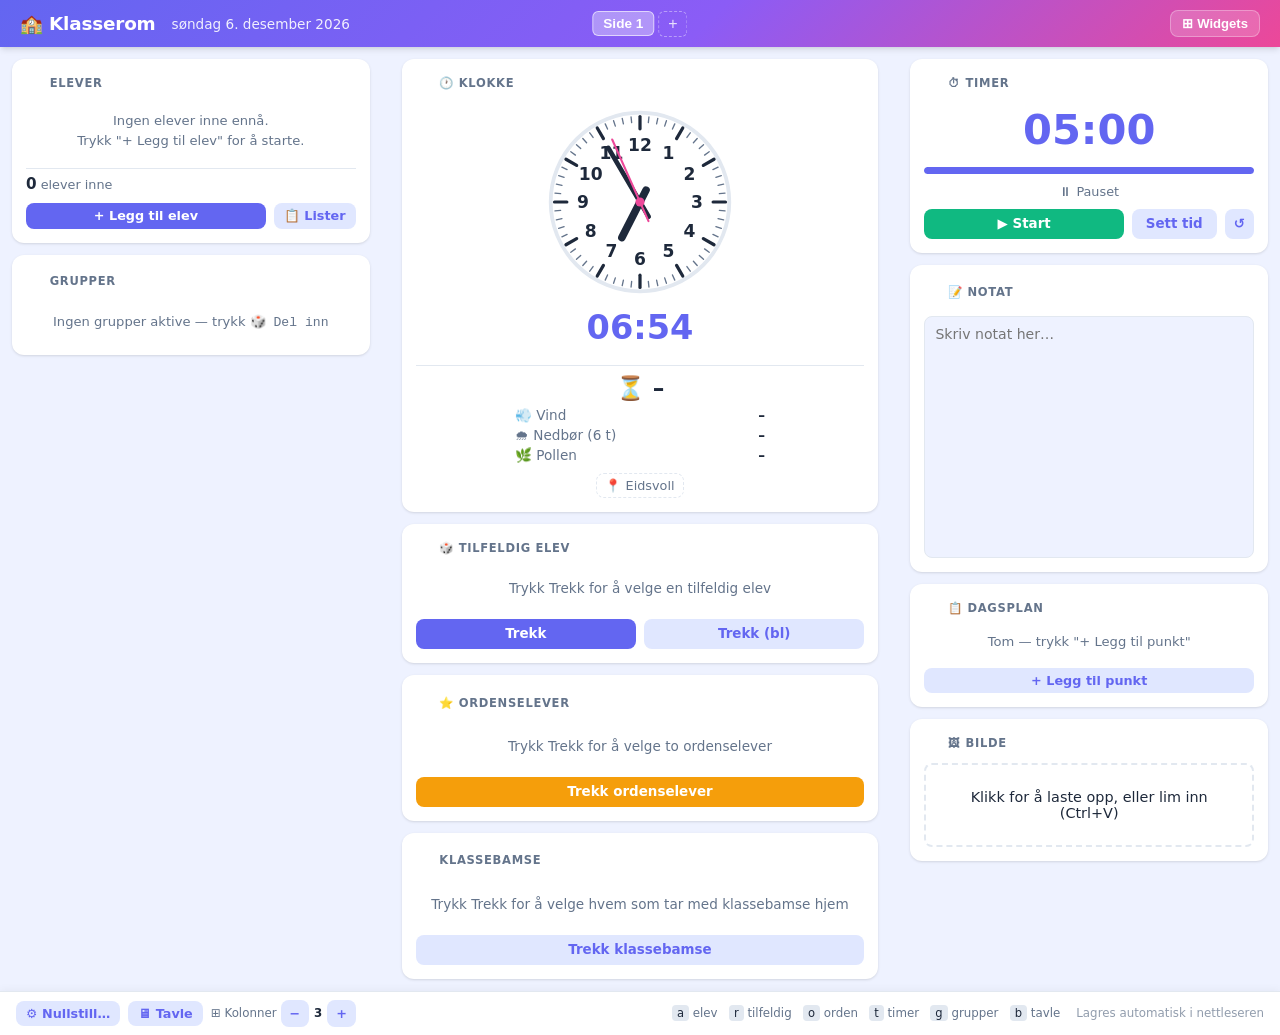
==== commit 082dc2d9: "v2.19: Klokke-widget med vær og pollen, og fiks av vær i Firefox/Zen Ny widget «🕐 Klokke»: analog ur" ====
--- a/index.html
+++ b/index.html
@@ -4,6 +4,7 @@
   <meta charset="UTF-8">
   <meta name="viewport" content="width=device-width, initial-scale=1.0">
   <title>Klasserom-dashboard</title>
+  <!-- Favicon uten egen fil: en inline SVG (data-URI) som bare tegner 🏫-emojien. -->
   <link rel="icon" href="data:image/svg+xml,%3Csvg xmlns='http://www.w3.org/2000/svg' viewBox='0 0 100 100'%3E%3Ctext y='.9em' font-size='90'%3E%F0%9F%8F%AB%3C/text%3E%3C/svg%3E">
   <meta name="description" content="Klasseromsdashboard for læreren — navnetrekking, grupper, timer og dagsplan i ett oversiktlig dashboard. Alt lagres lokalt i nettleseren.">
   <!-- Open Graph / sosiale medier -->
@@ -21,8 +22,20 @@
   <link rel="stylesheet" href="style.css">
 </head>
 <body>
+<!--
+  Sidestruktur:
+   <header>  — tittel/meny, fane-rad for sider, dato, vær og ⊞ Widgets-menyen
+   <main>    — tre (eller flere) .col-wrapper-kolonner som JS fyller med widget-kort,
+               etterfulgt av selve kort-malene (app.js flytter dem inn i kolonnene)
+   #action-bar — bunnlinje med Nullstill, Tavle, kolonneteller og hurtigtast-hint
+   #modal-overlay + frittstående modaler — dialoger (se MODALS-seksjonen)
+  All logikk ligger i app.js (lastes nederst). Tekst styres via data-attributter.
+-->
 
 <header>
+  <!-- Klasserom-menyen: klikk på tittelen åpner nedtrekket. Valgene med .kl-has-submenu
+       folder ut en undermeny (tema/font/størrelse). data-tema/-font/-størrelse leses av
+       app.js for å vite hvilket valg som ble klikket. -->
   <div id="klasserom-meny-wrapper">
     <h1 id="btn-klasserom-meny" title="Meny">🏫 Klasserom</h1>
     <div id="klasserom-dropdown" class="hidden">
@@ -140,13 +153,21 @@
               <button class="str-knapp widget-str-valg" data-widget="card-dagsplan" data-størrelse="xl">XL</button>
             </div>
           </div>
+          <div class="widget-str-rad" data-widget="card-klokke">
+            <span>Klokke</span>
+            <div class="str-knapper">
+              <button class="str-knapp widget-str-valg" data-widget="card-klokke" data-størrelse="liten">S</button>
+              <button class="str-knapp widget-str-valg" data-widget="card-klokke" data-størrelse="normal">M</button>
+              <button class="str-knapp widget-str-valg" data-widget="card-klokke" data-størrelse="stor">L</button>
+              <button class="str-knapp widget-str-valg" data-widget="card-klokke" data-størrelse="xl">XL</button>
+            </div>
+          </div>
         </div>
       </div>
     </div>
   </div>
-  <div id="sider-nav" class="sider-nav"></div>
-  <div id="header-dato"></div>
-  <button id="eksport-varsel" class="hidden" title="Du har endringer siden siste eksport — klikk for å eksportere nå">● Ueksporterte endringer</button>
+  <div id="sider-nav" class="sider-nav"></div> <!-- fane-rad, fylles av renderSiderNav() -->
+  <div id="header-dato"></div>                 <!-- dagens dato, settes av oppdaterDato() -->
   <div id="widget-meny-wrapper">
     <div id="vær-wrapper">
       <div id="header-ver" title="Klikk for detaljer"></div>
@@ -158,9 +179,14 @@
 </header>
 
 <main>
+  <!-- Kolonnene kortene plasseres i. Tomme her — applyLayout() flytter kort-malene
+       under inn i riktig kolonne per side. byggKolonner() kan legge til/fjerne flere. -->
   <div class="col-wrapper" data-col="1"></div>
   <div class="col-wrapper" data-col="2"></div>
   <div class="col-wrapper" data-col="3"></div>
+  <!-- Widget-kortene under er maler som ligger fast i markupen. JS skjuler/viser og
+       flytter dem mellom kolonnene; hvert kort har en ✕ (skjul), et drag-håndtak (⠿)
+       og en stabil id (card-*) som layout og widget-meny refererer til. -->
   <!-- Card: Elever -->
   <div class="card" id="card-elever">
     <button class="kl-widget-close" onclick="toggleWidgetSynlighet('card-elever', false)" title="Fjern fra siden">✕</button>
@@ -258,7 +284,8 @@
     </div>
   </div>
 
-  <!-- Card: Notat -->
+  <!-- Card: Notat — har INGEN statisk mal her. Notat- og bilde-kort er flerinstans
+       og bygges i sin helhet av JS (lagNotatElement/lagBildeElement), én per instans. -->
   <!-- Card: Dagsplan -->
   <div class="card" id="card-dagsplan">
     <button class="kl-widget-close" onclick="toggleWidgetSynlighet('card-dagsplan', false)" title="Fjern fra siden">✕</button>
@@ -270,7 +297,53 @@
     <button class="btn btn-ghost w-full btn-sm" id="btn-dagsplan-legg-til" title="Legg til punkt (d)">+ Legg til punkt</button>
   </div>
 
+  <!-- Card: Klokke — analog urskive + digital tid, med vær og pollen under.
+       Urskiven er statisk SVG; strekene og tallene tegnes én gang av setupKlokke(),
+       og de tre viserne roteres av oppdaterKlokke() hvert sekund. Værblokka fylles
+       av renderVær() med de samme dataene som headeren bruker — ingen ekstra kall. -->
+  <div class="card" id="card-klokke">
+    <button class="kl-widget-close" onclick="toggleWidgetSynlighet('card-klokke', false)" title="Fjern fra siden">✕</button>
+    <div class="card-header">
+      <span class="drag-handle" title="Dra for å flytte">⠿</span>
+      <h2>🕐 Klokke</h2>
+    </div>
+
+    <div class="klokke-urskive">
+      <svg viewBox="0 0 100 100" role="img" aria-label="Analog klokke">
+        <circle class="klokke-skive" cx="50" cy="50" r="47" />
+        <g id="klokke-merker"></g>
+        <g id="klokke-tall"></g>
+        <line id="klokke-viser-time"   class="klokke-viser klokke-viser-time"   x1="50" y1="57" x2="50" y2="29" />
+        <line id="klokke-viser-minutt" class="klokke-viser klokke-viser-minutt" x1="50" y1="59" x2="50" y2="17" />
+        <line id="klokke-viser-sekund" class="klokke-viser-sekund"              x1="50" y1="61" x2="50" y2="14" />
+        <circle class="klokke-nav" cx="50" cy="50" r="2.4" />
+      </svg>
+    </div>
+    <div id="klokke-digital">--:--</div>
+
+    <!-- Værblokk: hovedlinje (emoji + temperatur), tre detaljrader og stedsvelger -->
+    <div class="klokke-vaer">
+      <div class="klokke-vaer-hoved">
+        <span id="klokke-vaer-emoji">⏳</span>
+        <span id="klokke-vaer-temp">–</span>
+      </div>
+      <div class="klokke-vaer-rad"><span>💨 Vind</span><strong id="klokke-vaer-vind">–</strong></div>
+      <div class="klokke-vaer-rad"><span>🌧 Nedbør (6 t)</span><strong id="klokke-vaer-nedbor">–</strong></div>
+      <div class="klokke-vaer-rad"><span>🌿 Pollen</span><strong id="klokke-vaer-pollen">–</strong></div>
+
+      <button id="klokke-sted" class="klokke-sted" title="Klikk for å bytte sted">📍 Eidsvoll</button>
+      <div id="klokke-sted-sok" class="klokke-sted-sok hidden">
+        <input type="text" id="input-klokke-sted" placeholder="Søk etter sted…" autocomplete="off">
+        <div id="klokke-sted-treff" class="klokke-sted-treff"></div>
+      </div>
+    </div>
+  </div>
+
 </main>
+
+<!-- Vises kun når det finnes ulagrede endringer siden siste eksport (oppdaterEksportVarsel).
+     Ligger rett over action-baren så varselet er der blikket havner når man er ferdig. -->
+<button id="eksport-varsel" class="hidden" title="Du har endringer siden siste eksport — klikk for å eksportere nå">● Ueksporterte endringer</button>
 
 <!-- Action bar -->
 <div id="action-bar">
@@ -296,6 +369,9 @@
 </div>
 
 <!-- ============ MODALS ============ -->
+<!-- De fleste dialogene bor inne i dette felles overlayet og styres av åpneModal()/
+     lukkModal() (som viser/skjuler via .hidden). To dialoger lenger ned (begrensning-
+     og feedback-modal) er frittstående og toggles i stedet via inline style.display. -->
 <div id="modal-overlay" class="modal-overlay hidden">
 
   <div id="modal-legg-til" class="modal hidden">
@@ -441,7 +517,8 @@
   </div>
 </div>
 
-<!-- Begrensning-modal -->
+<!-- Begrensning-modal: frittstående overlay (ikke del av #modal-overlay). Lar læreren
+     velge to elever som ikke skal havne i samme gruppe. Knappene bruker inline onclick. -->
 <div id="begrensning-modal" class="modal-overlay" style="display:none">
   <div class="modal-boks">
     <h3>⛔ Par som ikke kan være i samme gruppe</h3>
@@ -455,7 +532,8 @@
   </div>
 </div>
 
-<!-- Feedback-modal -->
+<!-- Feedback-modal: frittstående overlay med kontaktvalg (e-post + GitHub-issue).
+     Ren statisk markup — ingen skjemainnsending; lenkene gjør jobben. -->
 <div id="feedback-modal" class="modal-overlay" style="display:none">
   <div class="modal-boks">
     <h3>💬 Tilbakemelding & kontakt</h3>
@@ -476,6 +554,7 @@
   </div>
 </div>
 
+<!-- All logikk og oppstart ligger her (init kjøres på DOMContentLoaded). -->
 <script src="app.js"></script>
 </body>
 </html>
--- a/style.css
+++ b/style.css
@@ -1,1195 +1,2138 @@
+/*
+  style.css — all styling for klasserom-dashboardet. Grov inndeling nedover:
+    1. Custom properties (:root)  — farger, skygger, radius, font som variabler
+    2. Temaer ([data-theme="…"]) — hvert tema overstyrer DE SAMME variablene
+    3. Reset + grunnoppsett
+    4. Header, meny og undermenyer
+    5. Hovedlayout (kolonner) + kort + dra-håndtak
+    6. Knapper + utility-klasser
+    7. Widget-spesifikk stil (elever, trekk, timer, notat, dagsplan, grupper, bilde)
+    8. Modaler, varsler, tavlemodus, info-modal
+    9. Animasjoner og responsiv tilpasning
+  Fargene refereres alltid via var(--…), så et temabytte = bytte av variabler på <html>.
+*/
+
 /* ===================== Custom properties ===================== */
+/* Standardtemaet (lyst). Alle andre temaer arver herfra og overstyrer kun det de
+   trenger. JS endrer aldri fargene direkte — kun data-theme-attributtet på <html>. */
 :root {
-  --bg:           #eef2ff;
-  --card:         #ffffff;
-  --primary:      #6366f1;
-  --primary-l:    #e0e7ff;
-  --pink:         #ec4899;
-  --pink-l:       #fce7f3;
-  --amber:        #f59e0b;
-  --amber-l:      #fef3c7;
-  --green:        #10b981;
-  --green-l:      #d1fae5;
-  --red:          #ef4444;
-  --red-l:        #fee2e2;
-  --text:         #1e293b;
-  --muted:        #64748b;
-  --border:       #e2e8f0;
-  --shadow:       0 1px 3px 0 rgb(0 0 0 / .10), 0 1px 2px -1px rgb(0 0 0 / .08);
-  --shadow-md:    0 4px 6px -1px rgb(0 0 0 / .10), 0 2px 4px -2px rgb(0 0 0 / .08);
-  --r:            12px;
-  --r-sm:         8px;
-  --font:         system-ui, -apple-system, "Segoe UI", sans-serif;
-  /* Skriftstørrelse settes på roten slik at alle rem-baserte størrelser skalerer */
-  font-size: var(--font-size, 16px);
+    --bg: #eef2ff;
+    --card: #ffffff;
+    --primary: #6366f1;
+    --primary-l: #e0e7ff;
+    --pink: #ec4899;
+    --pink-l: #fce7f3;
+    --amber: #f59e0b;
+    --amber-l: #fef3c7;
+    --green: #10b981;
+    --green-l: #d1fae5;
+    --red: #ef4444;
+    --red-l: #fee2e2;
+    --text: #1e293b;
+    --muted: #64748b;
+    --border: #e2e8f0;
+    --shadow: 0 1px 3px 0 rgb(0 0 0 / 0.1), 0 1px 2px -1px rgb(0 0 0 / 0.08);
+    --shadow-md:
+        0 4px 6px -1px rgb(0 0 0 / 0.1), 0 2px 4px -2px rgb(0 0 0 / 0.08);
+    --r: 12px;
+    --r-sm: 8px;
+    --font: system-ui, -apple-system, "Segoe UI", sans-serif;
+    /* Skriftstørrelse settes på roten slik at alle rem-baserte størrelser skalerer */
+    font-size: var(--font-size, 16px);
 }
 
 /* ===================== Temaer ===================== */
+/* Hvert tema er bare et nytt sett verdier for de samme variablene (+ av og til en
+   egen header-bakgrunn). Settes via data-theme på <html> fra settTema(). Vil du lage
+   et nytt tema: kopier en blokk, gi den et nytt data-theme-navn og juster fargene. */
 [data-theme="mørkt"] {
-  --bg:        #0f172a;
-  --card:      #1e293b;
-  --primary:   #818cf8;
-  --primary-l: #312e81;
-  --pink:      #f472b6;
-  --pink-l:    #6d1a4e;
-  --amber:     #fbbf24;
-  --amber-l:   #78350f;
-  --green:     #34d399;
-  --green-l:   #064e3b;
-  --red:       #f87171;
-  --red-l:     #7f1d1d;
-  --text:      #f1f5f9;
-  --muted:     #94a3b8;
-  --border:    #334155;
-  --shadow:    0 1px 3px 0 rgb(0 0 0 / .40), 0 1px 2px -1px rgb(0 0 0 / .30);
-  --shadow-md: 0 4px 6px -1px rgb(0 0 0 / .45), 0 2px 4px -2px rgb(0 0 0 / .35);
+    --bg: #0f172a;
+    --card: #1e293b;
+    --primary: #818cf8;
+    --primary-l: #312e81;
+    --pink: #f472b6;
+    --pink-l: #6d1a4e;
+    --amber: #fbbf24;
+    --amber-l: #78350f;
+    --green: #34d399;
+    --green-l: #064e3b;
+    --red: #f87171;
+    --red-l: #7f1d1d;
+    --text: #f1f5f9;
+    --muted: #94a3b8;
+    --border: #334155;
+    --shadow: 0 1px 3px 0 rgb(0 0 0 / 0.4), 0 1px 2px -1px rgb(0 0 0 / 0.3);
+    --shadow-md:
+        0 4px 6px -1px rgb(0 0 0 / 0.45), 0 2px 4px -2px rgb(0 0 0 / 0.35);
 }
 [data-theme="mørkt"] header {
-  background: linear-gradient(135deg, #1e293b 0%, #0f172a 100%);
-  border-bottom: 1px solid var(--border);
+    background: linear-gradient(135deg, #1e293b 0%, #0f172a 100%);
+    border-bottom: 1px solid var(--border);
 }
 
 [data-theme="kontrast"] {
-  --bg:        #f5f5f5;
-  --card:      #ffffff;
-  --primary:   #000000;
-  --primary-l: #dddddd;
-  --green:     #005500;
-  --green-l:   #ccffcc;
-  --red:       #990000;
-  --red-l:     #ffcccc;
-  --amber:     #664400;
-  --amber-l:   #fff3cc;
-  --pink:      #880066;
-  --pink-l:    #ffddee;
-  --text:      #000000;
-  --muted:     #333333;
-  --border:    #000000;
-  --shadow:    none;
-  --shadow-md: none;
-}
-[data-theme="kontrast"] header { background: #000000; border-bottom: 2px solid #000; }
-[data-theme="kontrast"] .card  { border: 2px solid #000000; }
+    --bg: #f5f5f5;
+    --card: #ffffff;
+    --primary: #000000;
+    --primary-l: #dddddd;
+    --green: #005500;
+    --green-l: #ccffcc;
+    --red: #990000;
+    --red-l: #ffcccc;
+    --amber: #664400;
+    --amber-l: #fff3cc;
+    --pink: #880066;
+    --pink-l: #ffddee;
+    --text: #000000;
+    --muted: #333333;
+    --border: #000000;
+    --shadow: none;
+    --shadow-md: none;
+}
+[data-theme="kontrast"] header {
+    background: #000000;
+    border-bottom: 2px solid #000;
+}
+[data-theme="kontrast"] .card {
+    border: 2px solid #000000;
+}
 
 [data-theme="under-vann"] {
-  --bg:        #0c2a4a;
-  --card:      #0d3b6e;
-  --primary:   #38bdf8;
-  --primary-l: #0c4a6e;
-  --text:      #e0f2fe;
-  --muted:     #7dd3fc;
-  --border:    #1e4d7b;
-  --green:     #34d399;
-  --green-l:   #064e3b;
-  --amber:     #fbbf24;
-  --amber-l:   #78350f;
-  --shadow:    0 1px 4px 0 rgb(0 0 0 / .5);
-  --shadow-md: 0 4px 8px -1px rgb(0 0 0 / .6);
-}
-[data-theme="under-vann"] header { background: #061829; border-bottom: 1px solid #1e4d7b; }
+    --bg: #0c2a4a;
+    --card: #0d3b6e;
+    --primary: #38bdf8;
+    --primary-l: #0c4a6e;
+    --text: #e0f2fe;
+    --muted: #7dd3fc;
+    --border: #1e4d7b;
+    --green: #34d399;
+    --green-l: #064e3b;
+    --amber: #fbbf24;
+    --amber-l: #78350f;
+    --shadow: 0 1px 4px 0 rgb(0 0 0 / 0.5);
+    --shadow-md: 0 4px 8px -1px rgb(0 0 0 / 0.6);
+}
+[data-theme="under-vann"] header {
+    background: #061829;
+    border-bottom: 1px solid #1e4d7b;
+}
 
 [data-theme="fjellet"] {
-  --bg:        #cfdde8;
-  --card:      #e8eff5;
-  --primary:   #1e3a5f;
-  --primary-l: #b9c9d8;
-  --text:      #0f172a;
-  --muted:     #475569;
-  --border:    #94a8bc;
-  --green:     #166534;
-  --green-l:   #bbf7d0;
-  --amber:     #b45309;
-  --amber-l:   #fde68a;
-}
-[data-theme="fjellet"] header { background: linear-gradient(135deg, #1e3a5f 0%, #475569 60%, #94a8bc 100%); border-bottom: 1px solid #94a8bc; }
+    --bg: #cfdde8;
+    --card: #e8eff5;
+    --primary: #1e3a5f;
+    --primary-l: #b9c9d8;
+    --text: #0f172a;
+    --muted: #475569;
+    --border: #94a8bc;
+    --green: #166534;
+    --green-l: #bbf7d0;
+    --amber: #b45309;
+    --amber-l: #fde68a;
+}
+[data-theme="fjellet"] header {
+    background: linear-gradient(135deg, #1e3a5f 0%, #475569 60%, #94a8bc 100%);
+    border-bottom: 1px solid #94a8bc;
+}
 
 [data-theme="skogen"] {
-  --bg:        #1a2e1a;
-  --card:      #243824;
-  --primary:   #86efac;
-  --primary-l: #14532d;
-  --text:      #dcfce7;
-  --muted:     #86efac;
-  --border:    #2d4a2d;
-  --green:     #4ade80;
-  --green-l:   #14532d;
-  --amber:     #fbbf24;
-  --amber-l:   #78350f;
-  --shadow:    0 1px 4px 0 rgb(0 0 0 / .5);
-  --shadow-md: 0 4px 8px -1px rgb(0 0 0 / .55);
-}
-[data-theme="skogen"] header { background: #0f1f0f; border-bottom: 1px solid #2d4a2d; }
+    --bg: #1a2e1a;
+    --card: #243824;
+    --primary: #86efac;
+    --primary-l: #14532d;
+    --text: #dcfce7;
+    --muted: #86efac;
+    --border: #2d4a2d;
+    --green: #4ade80;
+    --green-l: #14532d;
+    --amber: #fbbf24;
+    --amber-l: #78350f;
+    --shadow: 0 1px 4px 0 rgb(0 0 0 / 0.5);
+    --shadow-md: 0 4px 8px -1px rgb(0 0 0 / 0.55);
+}
+[data-theme="skogen"] header {
+    background: #0f1f0f;
+    border-bottom: 1px solid #2d4a2d;
+}
 
 [data-theme="vulkan"] {
-  --bg:        #1c0a00;
-  --card:      #2d1200;
-  --primary:   #f97316;
-  --primary-l: #7c2d12;
-  --text:      #fff7ed;
-  --muted:     #fb923c;
-  --border:    #431407;
-  --red:       #ef4444;
-  --red-l:     #7f1d1d;
-  --amber:     #fbbf24;
-  --amber-l:   #78350f;
-  --green:     #86efac;
-  --green-l:   #14532d;
-  --shadow:    0 1px 4px 0 rgb(0 0 0 / .6);
-  --shadow-md: 0 4px 8px -1px rgb(0 0 0 / .7);
-}
-[data-theme="vulkan"] header { background: #120500; border-bottom: 1px solid #431407; }
+    --bg: #1c0a00;
+    --card: #2d1200;
+    --primary: #f97316;
+    --primary-l: #7c2d12;
+    --text: #fff7ed;
+    --muted: #fb923c;
+    --border: #431407;
+    --red: #ef4444;
+    --red-l: #7f1d1d;
+    --amber: #fbbf24;
+    --amber-l: #78350f;
+    --green: #86efac;
+    --green-l: #14532d;
+    --shadow: 0 1px 4px 0 rgb(0 0 0 / 0.6);
+    --shadow-md: 0 4px 8px -1px rgb(0 0 0 / 0.7);
+}
+[data-theme="vulkan"] header {
+    background: #120500;
+    border-bottom: 1px solid #431407;
+}
 
 [data-theme="eventyrland"] {
-  --bg:        #ead5ff;
-  --card:      #faeeff;
-  --primary:   #6b21a8;
-  --primary-l: #e9d5ff;
-  --pink:      #db2777;
-  --pink-l:    #fce7f3;
-  --text:      #2e1065;
-  --muted:     #7c3aed;
-  --border:    #c4b5fd;
-  --green:     #15803d;
-  --green-l:   #bbf7d0;
-  --amber:     #d97706;
-  --amber-l:   #fde68a;
-}
-[data-theme="eventyrland"] header { background: linear-gradient(135deg, #6b21a8 0%, #db2777 55%, #f59e0b 100%); border-bottom: 1px solid #c4b5fd; }
+    --bg: #ead5ff;
+    --card: #faeeff;
+    --primary: #6b21a8;
+    --primary-l: #e9d5ff;
+    --pink: #db2777;
+    --pink-l: #fce7f3;
+    --text: #2e1065;
+    --muted: #7c3aed;
+    --border: #c4b5fd;
+    --green: #15803d;
+    --green-l: #bbf7d0;
+    --amber: #d97706;
+    --amber-l: #fde68a;
+}
+[data-theme="eventyrland"] header {
+    background: linear-gradient(135deg, #6b21a8 0%, #db2777 55%, #f59e0b 100%);
+    border-bottom: 1px solid #c4b5fd;
+}
 
 [data-theme="matrix"] {
-  --bg:        #000000;
-  --card:      #001400;
-  --primary:   #00ff41;
-  --primary-l: #003300;
-  --text:      #00ff41;
-  --muted:     #00aa2b;
-  --border:    #004400;
-  --green:     #00ff41;
-  --green-l:   #003300;
-  --red:       #ff4444;
-  --red-l:     #330000;
-  --amber:     #ffff00;
-  --amber-l:   #333300;
-  --pink:      #ff00ff;
-  --pink-l:    #330033;
-  --shadow:    0 0 8px 0 rgb(0 255 65 / .3);
-  --shadow-md: 0 0 16px 0 rgb(0 255 65 / .4);
-}
-[data-theme="matrix"] header { background: #000a00; border-bottom: 1px solid #004400; }
-[data-theme="matrix"] .card  { border: 1px solid #004400; }
+    --bg: #000000;
+    --card: #001400;
+    --primary: #00ff41;
+    --primary-l: #003300;
+    --text: #00ff41;
+    --muted: #00aa2b;
+    --border: #004400;
+    --green: #00ff41;
+    --green-l: #003300;
+    --red: #ff4444;
+    --red-l: #330000;
+    --amber: #ffff00;
+    --amber-l: #333300;
+    --pink: #ff00ff;
+    --pink-l: #330033;
+    --shadow: 0 0 8px 0 rgb(0 255 65 / 0.3);
+    --shadow-md: 0 0 16px 0 rgb(0 255 65 / 0.4);
+}
+[data-theme="matrix"] header {
+    background: #000a00;
+    border-bottom: 1px solid #004400;
+}
+[data-theme="matrix"] .card {
+    border: 1px solid #004400;
+}
 
 [data-theme="cyberspace"] {
-  --bg:        #060018;
-  --card:      #0d0030;
-  --primary:   #00d4ff;
-  --primary-l: #001a3d;
-  --pink:      #ff00aa;
-  --pink-l:    #3d0029;
-  --text:      #e0f0ff;
-  --muted:     #7ec8e3;
-  --border:    #1a0060;
-  --green:     #00ff9d;
-  --green-l:   #003322;
-  --amber:     #ffaa00;
-  --amber-l:   #332200;
-  --shadow:    0 0 10px 0 rgb(0 212 255 / .25);
-  --shadow-md: 0 0 20px 0 rgb(0 212 255 / .35);
-}
-[data-theme="cyberspace"] header { background: #030010; border-bottom: 1px solid #1a0060; }
+    --bg: #060018;
+    --card: #0d0030;
+    --primary: #00d4ff;
+    --primary-l: #001a3d;
+    --pink: #ff00aa;
+    --pink-l: #3d0029;
+    --text: #e0f0ff;
+    --muted: #7ec8e3;
+    --border: #1a0060;
+    --green: #00ff9d;
+    --green-l: #003322;
+    --amber: #ffaa00;
+    --amber-l: #332200;
+    --shadow: 0 0 10px 0 rgb(0 212 255 / 0.25);
+    --shadow-md: 0 0 20px 0 rgb(0 212 255 / 0.35);
+}
+[data-theme="cyberspace"] header {
+    background: #030010;
+    border-bottom: 1px solid #1a0060;
+}
 
 [data-theme="equestria"] {
-  --bg:        #ffcce6;
-  --card:      #fff0f7;
-  --primary:   #be185d;
-  --primary-l: #fbcfe8;
-  --pink:      #ec4899;
-  --pink-l:    #fce7f3;
-  --text:      #500724;
-  --muted:     #be185d;
-  --border:    #f9a8d4;
-  --green:     #059669;
-  --green-l:   #a7f3d0;
-  --amber:     #ea580c;
-  --amber-l:   #fed7aa;
-  --red:       #dc2626;
-  --red-l:     #fecaca;
-}
-[data-theme="equestria"] header { background: linear-gradient(135deg, #ec4899 0%, #a855f7 33%, #3b82f6 66%, #22c55e 100%); border-bottom: 1px solid #f9a8d4; }
+    --bg: #ffcce6;
+    --card: #fff0f7;
+    --primary: #be185d;
+    --primary-l: #fbcfe8;
+    --pink: #ec4899;
+    --pink-l: #fce7f3;
+    --text: #500724;
+    --muted: #be185d;
+    --border: #f9a8d4;
+    --green: #059669;
+    --green-l: #a7f3d0;
+    --amber: #ea580c;
+    --amber-l: #fed7aa;
+    --red: #dc2626;
+    --red-l: #fecaca;
+}
+[data-theme="equestria"] header {
+    background: linear-gradient(
+        135deg,
+        #ec4899 0%,
+        #a855f7 33%,
+        #3b82f6 66%,
+        #22c55e 100%
+    );
+    border-bottom: 1px solid #f9a8d4;
+}
 
 /* ===================== Reset ===================== */
-*, *::before, *::after { box-sizing: border-box; margin: 0; padding: 0; }
+/* Nullstill nettleserens standard-marger/padding og bruk border-box overalt, så
+   bredde/høyde inkluderer padding og kanter (gjør layouten forutsigbar). */
+*,
+*::before,
+*::after {
+    box-sizing: border-box;
+    margin: 0;
+    padding: 0;
+}
 body {
-  font-family: var(--font);
-  background: var(--bg);
-  color: var(--text);
-  font-size: 0.875rem; /* 14px ved normal rot (16px) — skalerer med --font-size */
-  min-height: 100vh;
-  display: flex;
-  flex-direction: column;
+    font-family: var(--font);
+    background: var(--bg);
+    color: var(--text);
+    font-size: 0.875rem; /* 14px ved normal rot (16px) — skalerer med --font-size */
+    min-height: 100vh;
+    display: flex;
+    flex-direction: column;
 }
 
 /* ===================== Header ===================== */
 header {
-  background: linear-gradient(135deg, #6366f1 0%, #8b5cf6 55%, #ec4899 100%);
-  color: white;
-  padding: 10px 20px;
-  display: flex;
-  align-items: center;
-  gap: 16px;
-  box-shadow: var(--shadow-md);
-  flex-shrink: 0;
-  position: relative;
-}
-header h1 { font-size: 1.15rem; font-weight: 800; letter-spacing: -.01em; white-space: nowrap; cursor: pointer; }
+    background: linear-gradient(135deg, #6366f1 0%, #8b5cf6 55%, #ec4899 100%);
+    color: white;
+    padding: 10px 20px;
+    display: flex;
+    align-items: center;
+    gap: 16px;
+    box-shadow: var(--shadow-md);
+    flex-shrink: 0;
+    position: relative;
+}
+header h1 {
+    font-size: 1.15rem;
+    font-weight: 800;
+    letter-spacing: -0.01em;
+    white-space: nowrap;
+    cursor: pointer;
+}
+/* Fane-raden sentreres midt i headeren uavhengig av tittel/meny til venstre:
+   plasser ved 50 % og dra halve egen bredde tilbake med translateX(-50%). */
 .sider-nav {
-  display: flex;
-  align-items: center;
-  gap: 4px;
-  position: absolute;
-  left: 50%;
-  transform: translateX(-50%);
+    display: flex;
+    align-items: center;
+    gap: 4px;
+    position: absolute;
+    left: 50%;
+    transform: translateX(-50%);
 }
 .side-tab {
-  background: rgba(255,255,255,0.15);
-  border: 1px solid rgba(255,255,255,0.3);
-  border-radius: 6px;
-  padding: 4px 10px;
-  cursor: pointer;
-  font-size: 0.85rem;
-  color: white;
-  display: flex;
-  align-items: center;
-  gap: 5px;
-  transition: background 0.15s;
-  white-space: nowrap;
+    background: rgba(255, 255, 255, 0.15);
+    border: 1px solid rgba(255, 255, 255, 0.3);
+    border-radius: 6px;
+    padding: 4px 10px;
+    cursor: pointer;
+    font-size: 0.85rem;
+    color: white;
+    display: flex;
+    align-items: center;
+    gap: 5px;
+    transition: background 0.15s;
+    white-space: nowrap;
 }
 .side-tab.aktiv {
-  background: rgba(255,255,255,0.35);
-  border-color: rgba(255,255,255,0.6);
-  font-weight: 700;
+    background: rgba(255, 255, 255, 0.35);
+    border-color: rgba(255, 255, 255, 0.6);
+    font-weight: 700;
 }
 .side-tab-input {
-  font: inherit;
-  font-size: 0.85rem;
-  padding: 4px 10px;
-  border-radius: 6px;
-  border: 2px solid var(--primary);
-  outline: none;
-  background: #fff;
-  color: var(--text);
-  width: 9ch;
-  min-width: 9ch;
-}
-.side-tab:hover:not(.aktiv) { background: rgba(255,255,255,0.25); }
-.side-slett { font-size: 0.65rem; opacity: 0.7; cursor: pointer; line-height: 1; }
-.side-slett:hover { opacity: 1; }
+    font: inherit;
+    font-size: 0.85rem;
+    padding: 4px 10px;
+    border-radius: 6px;
+    border: 2px solid var(--primary);
+    outline: none;
+    background: #fff;
+    color: var(--text);
+    width: 9ch;
+    min-width: 9ch;
+}
+.side-tab:hover:not(.aktiv) {
+    background: rgba(255, 255, 255, 0.25);
+}
+.side-slett {
+    font-size: 0.65rem;
+    opacity: 0.7;
+    cursor: pointer;
+    line-height: 1;
+}
+.side-slett:hover {
+    opacity: 1;
+}
 .side-legg-til {
-  background: transparent;
-  border: 1px dashed rgba(255,255,255,0.4);
-  border-radius: 6px;
-  padding: 4px 9px;
-  cursor: pointer;
-  font-size: 1rem;
-  color: rgba(255,255,255,0.8);
-  line-height: 1;
-}
-.side-legg-til:hover { border-color: white; color: white; }
-#header-dato { font-size: .85rem; opacity: .9; }
-#klasserom-meny-wrapper { position: relative; }
-#vær-wrapper  { position: relative; }
-#header-ver   {
-  font-size: .82rem; opacity: .85; white-space: nowrap; cursor: pointer;
-  padding: 3px 6px; border-radius: 6px; transition: background .12s;
-}
-#header-ver:hover { background: rgb(255 255 255 / .15); }
+    background: transparent;
+    border: 1px dashed rgba(255, 255, 255, 0.4);
+    border-radius: 6px;
+    padding: 4px 9px;
+    cursor: pointer;
+    font-size: 1rem;
+    color: rgba(255, 255, 255, 0.8);
+    line-height: 1;
+}
+.side-legg-til:hover {
+    border-color: white;
+    color: white;
+}
+#header-dato {
+    font-size: 0.85rem;
+    opacity: 0.9;
+}
+#klasserom-meny-wrapper {
+    position: relative;
+}
+#vær-wrapper {
+    position: relative;
+}
+#header-ver {
+    font-size: 0.82rem;
+    opacity: 0.85;
+    white-space: nowrap;
+    cursor: pointer;
+    padding: 3px 6px;
+    border-radius: 6px;
+    transition: background 0.12s;
+}
+#header-ver:hover {
+    background: rgb(255 255 255 / 0.15);
+}
 #vær-popup {
-  position: absolute; top: calc(100% + 10px); right: 0;
-  background: var(--card); border-radius: var(--r); box-shadow: var(--shadow-md);
-  padding: 14px; min-width: 280px; z-index: 150;
-  color: var(--text); animation: modal-in .15s ease;
+    position: absolute;
+    top: calc(100% + 10px);
+    right: 0;
+    background: var(--card);
+    border-radius: var(--r);
+    box-shadow: var(--shadow-md);
+    padding: 14px;
+    min-width: 280px;
+    z-index: 150;
+    color: var(--text);
+    animation: modal-in 0.15s ease;
 }
 .vær-nå {
-  display: flex; flex-direction: column; gap: 6px; margin-bottom: 12px;
-  border-bottom: 1px solid var(--border); padding-bottom: 12px;
-}
-.vær-rad { display: flex; justify-content: space-between; font-size: .85rem; }
-.vær-rad span { color: var(--muted); }
-.vær-timer { display: flex; gap: 6px; overflow-x: auto; padding-bottom: 2px; }
+    display: flex;
+    flex-direction: column;
+    gap: 6px;
+    margin-bottom: 12px;
+    border-bottom: 1px solid var(--border);
+    padding-bottom: 12px;
+}
+.vær-rad {
+    display: flex;
+    justify-content: space-between;
+    font-size: 0.85rem;
+}
+.vær-rad span {
+    color: var(--muted);
+}
+.vær-timer {
+    display: flex;
+    gap: 6px;
+    overflow-x: auto;
+    padding-bottom: 2px;
+}
 .vær-time-kort {
-  display: flex; flex-direction: column; align-items: center; gap: 3px;
-  min-width: 44px; padding: 6px 4px; border-radius: 8px;
-  background: var(--bg); font-size: .78rem;
-}
-.vær-time-tid    { color: var(--muted); font-size: .7rem; }
-.vær-time-emoji  { font-size: 1.1rem; }
-.vær-time-temp   { font-weight: 700; }
-.vær-time-nedbør { color: #3b82f6; font-size: .7rem; }
+    display: flex;
+    flex-direction: column;
+    align-items: center;
+    gap: 3px;
+    min-width: 44px;
+    padding: 6px 4px;
+    border-radius: 8px;
+    background: var(--bg);
+    font-size: 0.78rem;
+}
+.vær-time-tid {
+    color: var(--muted);
+    font-size: 0.7rem;
+}
+.vær-time-emoji {
+    font-size: 1.1rem;
+}
+.vær-time-temp {
+    font-weight: 700;
+}
+.vær-time-nedbør {
+    color: #3b82f6;
+    font-size: 0.7rem;
+}
 #klasserom-dropdown {
-  position: absolute; top: calc(100% + 8px); left: 0;
-  background: var(--card); border-radius: var(--r); box-shadow: var(--shadow-md);
-  padding: 8px 0; min-width: 200px; z-index: 150;
-  animation: modal-in .15s ease;
+    position: absolute;
+    top: calc(100% + 8px);
+    left: 0;
+    background: var(--card);
+    border-radius: var(--r);
+    box-shadow: var(--shadow-md);
+    padding: 8px 0;
+    min-width: 200px;
+    z-index: 150;
+    animation: modal-in 0.15s ease;
 }
 .kl-dropdown-item {
-  padding: 9px 16px; cursor: pointer; font-size: .88rem;
-  color: var(--text); font-weight: 500; transition: background .1s;
-}
-.kl-dropdown-item:hover { background: var(--bg); }
-.kl-dropdown-sep   { height: 1px; background: var(--border); margin: 4px 0; }
-.kl-dropdown-label { padding: 4px 16px; font-size: .72rem; font-weight: 700;
-                     text-transform: uppercase; letter-spacing: .06em; color: var(--muted); }
-.tema-valg.aktiv   { color: var(--primary); font-weight: 700; }
-.tema-valg.aktiv::after { content: ' ✓'; }
+    padding: 9px 16px;
+    cursor: pointer;
+    font-size: 0.88rem;
+    color: var(--text);
+    font-weight: 500;
+    transition: background 0.1s;
+}
+.kl-dropdown-item:hover {
+    background: var(--bg);
+}
+.kl-dropdown-sep {
+    height: 1px;
+    background: var(--border);
+    margin: 4px 0;
+}
+.kl-dropdown-label {
+    padding: 4px 16px;
+    font-size: 0.72rem;
+    font-weight: 700;
+    text-transform: uppercase;
+    letter-spacing: 0.06em;
+    color: var(--muted);
+}
+.tema-valg.aktiv {
+    color: var(--primary);
+    font-weight: 700;
+}
+.tema-valg.aktiv::after {
+    content: " ✓";
+}
 
 /* Sub-meny */
-.kl-has-submenu { position: relative; }
-.kl-has-submenu::after { content: ' ›'; float: right; opacity: .6; }
+.kl-has-submenu {
+    position: relative;
+}
+.kl-has-submenu::after {
+    content: " ›";
+    float: right;
+    opacity: 0.6;
+}
 .kl-submenu {
-  display: none;
-  position: absolute;
-  left: 100%;
-  top: -4px;
-  background: var(--card);
-  border: 1px solid var(--border);
-  border-radius: var(--r);
-  box-shadow: var(--shadow-md);
-  min-width: 180px;
-  padding: 4px 0;
-  z-index: 1000;
-}
-.kl-has-submenu:hover .kl-submenu { display: block; }
+    display: none;
+    position: absolute;
+    left: 100%;
+    top: -4px;
+    background: var(--card);
+    border: 1px solid var(--border);
+    border-radius: var(--r);
+    box-shadow: var(--shadow-md);
+    min-width: 180px;
+    padding: 4px 0;
+    z-index: 1000;
+}
+.kl-has-submenu:hover .kl-submenu {
+    display: block;
+}
 .font-valg.aktiv,
-.størrelse-valg.aktiv { color: var(--primary); font-weight: 700; }
+.størrelse-valg.aktiv {
+    color: var(--primary);
+    font-weight: 700;
+}
 .font-valg.aktiv::after,
-.størrelse-valg.aktiv::after { content: ' ✓'; }
-
-.kl-submenu-bred { min-width: 240px; }
+.størrelse-valg.aktiv::after {
+    content: " ✓";
+}
+
+.kl-submenu-bred {
+    min-width: 240px;
+}
 
 .widget-str-rad {
-  display: flex;
-  align-items: center;
-  justify-content: space-between;
-  padding: 4px 12px;
-  gap: 8px;
-}
-.widget-str-rad span { font-size: .85em; color: var(--muted); flex: 1; }
-.str-knapper { display: flex; gap: 2px; }
+    display: flex;
+    align-items: center;
+    justify-content: space-between;
+    padding: 4px 12px;
+    gap: 8px;
+}
+.widget-str-rad span {
+    font-size: 0.85em;
+    color: var(--muted);
+    flex: 1;
+}
+.str-knapper {
+    display: flex;
+    gap: 2px;
+}
 .str-knapp {
-  background: none;
-  border: 1px solid var(--border);
-  border-radius: 3px;
-  color: var(--text);
-  cursor: pointer;
-  font-size: .75em;
-  line-height: 1;
-  padding: 2px 5px;
-}
-.str-knapp:hover { background: var(--primary-l); color: var(--primary); }
-.str-knapp.aktiv { background: var(--primary); color: #fff; border-color: var(--primary); font-weight: 700; }
-
-textarea[id^="notat-textarea"].kursiv { font-style: italic; }
+    background: none;
+    border: 1px solid var(--border);
+    border-radius: 3px;
+    color: var(--text);
+    cursor: pointer;
+    font-size: 0.75em;
+    line-height: 1;
+    padding: 2px 5px;
+}
+.str-knapp:hover {
+    background: var(--primary-l);
+    color: var(--primary);
+}
+.str-knapp.aktiv {
+    background: var(--primary);
+    color: #fff;
+    border-color: var(--primary);
+    font-weight: 700;
+}
+
+textarea[id^="notat-textarea"].kursiv {
+    font-style: italic;
+}
 
 /* ===================== Main layout ===================== */
+/* Hovedområdet er en vannrett flex-rad av kolonner (.col-wrapper). Hver kolonne
+   stabler kortene sine loddrett. align-items: flex-start gjør at kolonnene starter
+   øverst i stedet for å strekkes like høye. */
 main {
-  display: flex;
-  flex-direction: row;
-  gap: 12px;
-  padding: 12px;
-  flex: 1;
-  align-items: flex-start;
+    display: flex;
+    flex-direction: row;
+    gap: 12px;
+    padding: 12px;
+    flex: 1;
+    align-items: flex-start;
 }
 
 .col-wrapper {
-  display: flex;
-  flex-direction: column;
-  gap: 12px;
-  flex: 1 1 0; /* faktisk bredde settes inline pr. side fra kol_bredder */
-  min-width: 0;
+    display: flex;
+    flex-direction: column;
+    gap: 12px;
+    flex: 1 1 0; /* faktisk bredde settes inline pr. side fra kol_bredder */
+    min-width: 0;
 }
 
 /* Dra-håndtak mellom kolonner for å justere bredde (settes inn av byggKolonner) */
 .kl-col-resizer {
-  flex: 0 0 8px;
-  align-self: stretch;
-  position: relative;
-  cursor: col-resize;
-  border-radius: 4px;
-  transition: background .12s;
+    flex: 0 0 8px;
+    align-self: stretch;
+    position: relative;
+    cursor: col-resize;
+    border-radius: 4px;
+    transition: background 0.12s;
 }
 .kl-col-resizer::before {
-  content: '';
-  position: absolute;
-  top: 8px;
-  bottom: 8px;
-  left: 50%;
-  transform: translateX(-50%);
-  width: 2px;
-  border-radius: 2px;
-  background: var(--border);
-  opacity: 0;
-  transition: opacity .12s, background .12s;
-}
-main:hover .kl-col-resizer::before { opacity: .35; }
-.kl-col-resizer:hover { background: var(--primary-l); }
-.kl-col-resizer:hover::before { opacity: 1; background: var(--primary); }
-body.kl-resizing { cursor: col-resize; user-select: none; }
-body.kl-resizing .kl-col-resizer::before { opacity: 1; background: var(--primary); }
+    content: "";
+    position: absolute;
+    top: 8px;
+    bottom: 8px;
+    left: 50%;
+    transform: translateX(-50%);
+    width: 2px;
+    border-radius: 2px;
+    background: var(--border);
+    opacity: 0;
+    transition:
+        opacity 0.12s,
+        background 0.12s;
+}
+main:hover .kl-col-resizer::before {
+    opacity: 0.35;
+}
+.kl-col-resizer:hover {
+    background: var(--primary-l);
+}
+.kl-col-resizer:hover::before {
+    opacity: 1;
+    background: var(--primary);
+}
+body.kl-resizing {
+    cursor: col-resize;
+    user-select: none;
+}
+body.kl-resizing .kl-col-resizer::before {
+    opacity: 1;
+    background: var(--primary);
+}
 
 /* ===================== Cards ===================== */
 .card {
-  background: var(--card);
-  border-radius: var(--r);
-  box-shadow: var(--shadow);
-  padding: 14px;
-  display: flex;
-  flex-direction: column;
-  gap: 10px;
-  transition: box-shadow .15s, opacity .15s;
-  min-width: 0; /* viktig for grid-overflow */
-  position: relative; /* for .kl-widget-close i hjørnet */
-}
-.card.dragging { opacity: .45; box-shadow: none; }
+    background: var(--card);
+    border-radius: var(--r);
+    box-shadow: var(--shadow);
+    padding: 14px;
+    display: flex;
+    flex-direction: column;
+    gap: 10px;
+    transition:
+        box-shadow 0.15s,
+        opacity 0.15s;
+    min-width: 0; /* viktig for grid-overflow */
+    position: relative; /* for .kl-widget-close i hjørnet */
+}
+.card.dragging {
+    opacity: 0.45;
+    box-shadow: none;
+}
 
 /* Fjern-knapp i kortets hjørne: skjuler singletons / sletter notat-bilde-instanser */
 .kl-widget-close {
-  position: absolute;
-  top: 6px;
-  right: 6px;
-  width: 22px;
-  height: 22px;
-  display: flex;
-  align-items: center;
-  justify-content: center;
-  border: none;
-  background: none;
-  color: var(--muted);
-  font-size: .85rem;
-  line-height: 1;
-  border-radius: 6px;
-  cursor: pointer;
-  opacity: 0;
-  transition: opacity .15s, background .12s, color .12s;
-  z-index: 2;
-}
-.card:hover .kl-widget-close { opacity: .5; }
-.kl-widget-close:hover { opacity: 1; background: var(--red-l); color: var(--red); }
+    position: absolute;
+    top: 6px;
+    right: 6px;
+    width: 22px;
+    height: 22px;
+    display: flex;
+    align-items: center;
+    justify-content: center;
+    border: none;
+    background: none;
+    color: var(--muted);
+    font-size: 0.85rem;
+    line-height: 1;
+    border-radius: 6px;
+    cursor: pointer;
+    opacity: 0;
+    transition:
+        opacity 0.15s,
+        background 0.12s,
+        color 0.12s;
+    z-index: 2;
+}
+.card:hover .kl-widget-close {
+    opacity: 0.5;
+}
+.kl-widget-close:hover {
+    opacity: 1;
+    background: var(--red-l);
+    color: var(--red);
+}
 .card h2 {
-  font-size: .72rem;
-  font-weight: 700;
-  text-transform: uppercase;
-  letter-spacing: .06em;
-  color: var(--muted);
+    font-size: 0.72rem;
+    font-weight: 700;
+    text-transform: uppercase;
+    letter-spacing: 0.06em;
+    color: var(--muted);
 }
 .card-header {
-  display: flex;
-  align-items: center;
-  gap: 6px;
-  padding-right: 20px; /* gjør plass til .kl-widget-close i hjørnet */
-}
-.card-header h2 { flex: 1; }
+    display: flex;
+    align-items: center;
+    gap: 6px;
+    padding-right: 20px; /* gjør plass til .kl-widget-close i hjørnet */
+}
+.card-header h2 {
+    flex: 1;
+}
 .card-controls {
-  display: flex;
-  align-items: center;
-  gap: 4px;
-  opacity: 0;
-  transition: opacity .15s;
-}
-.card:hover .card-controls { opacity: 1; }
+    display: flex;
+    align-items: center;
+    gap: 4px;
+    opacity: 0;
+    transition: opacity 0.15s;
+}
+.card:hover .card-controls {
+    opacity: 1;
+}
 
 /* ===================== Drag handle ===================== */
+/* ⠿-håndtaket (og kort-kontrollene over) ligger skjult med opacity: 0 og tones inn
+   når man holder musa over kortet — samme «vis ved hover»-mønster brukes flere steder. */
 .drag-handle {
-  cursor: grab;
-  color: var(--border);
-  font-size: 1rem;
-  line-height: 1;
-  padding: 2px 3px;
-  border-radius: 4px;
-  opacity: 0;
-  transition: opacity .15s, color .15s;
-  user-select: none;
-  flex-shrink: 0;
-}
-.card:hover .drag-handle { opacity: 1; }
-.drag-handle:hover { color: var(--muted); }
-.drag-handle:active { cursor: grabbing; }
+    cursor: grab;
+    color: var(--border);
+    font-size: 1rem;
+    line-height: 1;
+    padding: 2px 3px;
+    border-radius: 4px;
+    opacity: 0;
+    transition:
+        opacity 0.15s,
+        color 0.15s;
+    user-select: none;
+    flex-shrink: 0;
+}
+.card:hover .drag-handle {
+    opacity: 1;
+}
+.drag-handle:hover {
+    color: var(--muted);
+}
+.drag-handle:active {
+    cursor: grabbing;
+}
 
 /* ===================== Buttons ===================== */
 .btn {
-  display: inline-flex;
-  align-items: center;
-  justify-content: center;
-  padding: 7px 14px;
-  border: none;
-  border-radius: var(--r-sm);
-  font-family: inherit;
-  font-size: .84rem;
-  font-weight: 600;
-  cursor: pointer;
-  transition: filter .12s, transform .08s;
-  white-space: nowrap;
-  line-height: 1.2;
-}
-.btn:hover  { filter: brightness(.92); }
-.btn:active { transform: scale(.97); }
-.btn-primary { background: var(--primary); color: #fff; }
-.btn-success { background: var(--green);   color: #fff; }
-.btn-danger  { background: var(--red);     color: #fff; }
-.btn-amber   { background: var(--amber);   color: #fff; }
-.btn-ghost   { background: var(--primary-l); color: var(--primary); }
-.btn-sm      { padding: 5px 10px; font-size: .8rem; }
-.btn-icon    { padding: 6px 9px; }
-.btn-slett   { color: var(--text-muted); }
-.btn-slett:hover { color: #cc0000; }
-.w-full      { width: 100%; }
-.flex-1      { flex: 1; }
+    display: inline-flex;
+    align-items: center;
+    justify-content: center;
+    padding: 7px 14px;
+    border: none;
+    border-radius: var(--r-sm);
+    font-family: inherit;
+    font-size: 0.84rem;
+    font-weight: 600;
+    cursor: pointer;
+    transition:
+        filter 0.12s,
+        transform 0.08s;
+    white-space: nowrap;
+    line-height: 1.2;
+}
+.btn:hover {
+    filter: brightness(0.92);
+}
+.btn:active {
+    transform: scale(0.97);
+}
+.btn-primary {
+    background: var(--primary);
+    color: #fff;
+}
+.btn-success {
+    background: var(--green);
+    color: #fff;
+}
+.btn-danger {
+    background: var(--red);
+    color: #fff;
+}
+.btn-amber {
+    background: var(--amber);
+    color: #fff;
+}
+.btn-ghost {
+    background: var(--primary-l);
+    color: var(--primary);
+}
+.btn-sm {
+    padding: 5px 10px;
+    font-size: 0.8rem;
+}
+.btn-icon {
+    padding: 6px 9px;
+}
+.btn-slett {
+    color: var(--text-muted);
+}
+.btn-slett:hover {
+    color: #cc0000;
+}
+.w-full {
+    width: 100%;
+}
+.flex-1 {
+    flex: 1;
+}
 
 /* ===================== Utilities ===================== */
-.flex     { display: flex; }
-.gap-1    { gap: 4px; }
-.gap-2    { gap: 8px; }
-.hidden   { display: none !important; }
+.flex {
+    display: flex;
+}
+.gap-1 {
+    gap: 4px;
+}
+.gap-2 {
+    gap: 8px;
+}
+.hidden {
+    display: none !important;
+}
 
 /* ===================== Student list ===================== */
 #elev-liste {
-  display: flex;
-  flex-direction: column;
-  gap: 2px;
+    display: flex;
+    flex-direction: column;
+    gap: 2px;
 }
 .elev-item {
-  display: flex;
-  align-items: center;
-  gap: 6px;
-  padding: 5px 6px;
-  border-radius: 6px;
-  transition: background .1s;
-}
-.elev-item:hover { background: var(--bg); }
-.elev-nr    { color: var(--muted); font-size: .78rem; width: 20px; text-align: right; flex-shrink: 0; }
-.elev-dot   { width: 9px; height: 9px; border-radius: 50%; flex-shrink: 0; }
-.elev-navn  { flex: 1; font-weight: 500; font-size: .88rem; }
+    display: flex;
+    align-items: center;
+    gap: 6px;
+    padding: 5px 6px;
+    border-radius: 6px;
+    transition: background 0.1s;
+}
+.elev-item:hover {
+    background: var(--bg);
+}
+.elev-nr {
+    color: var(--muted);
+    font-size: 0.78rem;
+    width: 20px;
+    text-align: right;
+    flex-shrink: 0;
+}
+.elev-dot {
+    width: 9px;
+    height: 9px;
+    border-radius: 50%;
+    flex-shrink: 0;
+}
+.elev-navn {
+    flex: 1;
+    font-weight: 500;
+    font-size: 0.88rem;
+    cursor: pointer;
+    border-radius: 3px;
+}
+.elev-navn:hover {
+    text-decoration: underline dotted;
+    text-underline-offset: 2px;
+}
+/* Inline-redigeringsfelt for elevnavn — fyller samme plass som navnet. */
+.elev-rediger-input {
+    flex: 1;
+    min-width: 0;
+    font: inherit;
+    font-size: 0.88rem;
+    color: var(--text);
+    background: var(--card);
+    border: 1px solid var(--primary);
+    border-radius: 4px;
+    padding: 1px 5px;
+    outline: none;
+}
 .elev-slett {
-  opacity: 0;
-  background: none;
-  border: none;
-  cursor: pointer;
-  color: var(--red);
-  padding: 2px 5px;
-  border-radius: 4px;
-  font-size: .75rem;
-  transition: opacity .1s;
-  flex-shrink: 0;
-}
-.elev-item:hover .elev-slett { opacity: 1; }
+    opacity: 0;
+    background: none;
+    border: none;
+    cursor: pointer;
+    color: var(--red);
+    padding: 2px 5px;
+    border-radius: 4px;
+    font-size: 0.75rem;
+    transition: opacity 0.1s;
+    flex-shrink: 0;
+}
+.elev-item:hover .elev-slett {
+    opacity: 1;
+}
 .elev-count {
-  font-size: .8rem;
-  color: var(--muted);
-  padding-top: 6px;
-  border-top: 1px solid var(--border);
-}
-.elev-count strong { color: var(--text); font-size: .95rem; }
+    font-size: 0.8rem;
+    color: var(--muted);
+    padding-top: 6px;
+    border-top: 1px solid var(--border);
+}
+.elev-count strong {
+    color: var(--text);
+    font-size: 0.95rem;
+}
 .tom-tekst {
-  color: var(--muted);
-  font-size: .82rem;
-  text-align: center;
-  padding: 8px 4px;
-  line-height: 1.5;
+    color: var(--muted);
+    font-size: 0.82rem;
+    text-align: center;
+    padding: 8px 4px;
+    line-height: 1.5;
 }
 
 /* ===================== Draw results ===================== */
 .draw-placeholder {
-  color: var(--muted);
-  font-size: .85rem;
-  text-align: center;
-  padding: 10px 4px;
-  line-height: 1.5;
+    color: var(--muted);
+    font-size: 0.85rem;
+    text-align: center;
+    padding: 10px 4px;
+    line-height: 1.5;
 }
 .draw-result {
-  border-radius: var(--r-sm);
-  padding: 12px;
-  text-align: center;
-  background: var(--primary-l);
+    border-radius: var(--r-sm);
+    padding: 12px;
+    text-align: center;
+    background: var(--primary-l);
 }
 .draw-result .drawn-name {
-  font-size: 1.25rem;
-  font-weight: 800;
-  color: var(--primary);
+    font-size: 1.25rem;
+    font-weight: 800;
+    color: var(--primary);
 }
 .draw-pair {
-  display: flex;
-  flex-direction: column;
-  gap: 6px;
+    display: flex;
+    flex-direction: column;
+    gap: 6px;
 }
 .draw-pair-item {
-  background: var(--amber-l);
-  border-radius: var(--r-sm);
-  padding: 8px 12px;
-  font-weight: 700;
-  color: var(--amber);
-  text-align: left;
-}
-.draw-result.ulv-result { background: var(--amber-l); }
-.draw-result.ulv-result .drawn-name { color: var(--amber); }
+    background: var(--amber-l);
+    border-radius: var(--r-sm);
+    padding: 8px 12px;
+    font-weight: 700;
+    color: var(--amber);
+    text-align: left;
+}
+.draw-result.ulv-result {
+    background: var(--amber-l);
+}
+.draw-result.ulv-result .drawn-name {
+    color: var(--amber);
+}
 .backlog-count {
-  font-size: .75rem;
-  color: var(--muted);
-  text-align: center;
+    font-size: 0.75rem;
+    color: var(--muted);
+    text-align: center;
 }
 
 /* ===================== Timer ===================== */
 #timer-display {
-  font-size: 2.6rem;
-  font-weight: 800;
-  text-align: center;
-  font-variant-numeric: tabular-nums;
-  color: var(--primary);
-  line-height: 1;
-  padding: 6px 0;
-}
-#timer-display.running { color: var(--green); }
-#timer-display.ferdig  { color: var(--red); }
+    font-size: 2.6rem;
+    font-weight: 800;
+    text-align: center;
+    font-variant-numeric: tabular-nums;
+    color: var(--primary);
+    line-height: 1;
+    padding: 6px 0;
+}
+#timer-display.running {
+    color: var(--green);
+}
+#timer-display.ferdig {
+    color: var(--red);
+}
 #timer-bar-wrap {
-  background: var(--border);
-  border-radius: 999px;
-  height: 7px;
-  overflow: hidden;
-}
+    background: var(--border);
+    border-radius: 999px;
+    height: 7px;
+    overflow: hidden;
+}
+/* Framdriftsbjelken. JS setter width i prosent hvert sekund; width-transition gjør at
+   den glir jevnt nedover i stedet for å hoppe. Fargen byttes når den kjører/er ferdig. */
 #timer-bar {
-  height: 100%;
-  border-radius: 999px;
-  width: 100%;
-  background: var(--primary);
-  transition: width .8s linear, background .3s;
+    height: 100%;
+    border-radius: 999px;
+    width: 100%;
+    background: var(--primary);
+    transition:
+        width 0.8s linear,
+        background 0.3s;
 }
 .timer-status {
-  font-size: .8rem;
-  color: var(--muted);
-  text-align: center;
-}
-.timer-controls { display: flex; gap: 8px; }
+    font-size: 0.8rem;
+    color: var(--muted);
+    text-align: center;
+}
+.timer-controls {
+    display: flex;
+    gap: 8px;
+}
 
 /* ===================== Notes ===================== */
+/* Attributt-velgeren [id^="notat-textarea"] treffer ALLE notat-felt, også de JS lager
+   senere (id-ene starter likt). overflow: hidden + height: auto er det som gjør at
+   autoResizeNotat() kan la feltet vokse med teksten i stedet for å få indre scroll. */
 textarea[id^="notat-textarea"] {
-  width: 100%;
-  resize: none;
-  border: 1px solid var(--border);
-  border-radius: var(--r-sm);
-  padding: 9px 10px;
-  font-family: inherit;
-  font-size: .88rem;
-  color: var(--text);
-  height: auto;
-  overflow: hidden;
-  outline: none;
-  transition: border-color .15s;
-  background: var(--bg);
-}
-textarea[id^="notat-textarea"]:focus { border-color: var(--primary); background: var(--card); }
+    width: 100%;
+    resize: none;
+    border: 1px solid var(--border);
+    border-radius: var(--r-sm);
+    padding: 9px 10px;
+    font-family: inherit;
+    font-size: 0.88rem;
+    color: var(--text);
+    height: auto;
+    overflow: hidden;
+    outline: none;
+    transition: border-color 0.15s;
+    background: var(--bg);
+}
+textarea[id^="notat-textarea"]:focus {
+    border-color: var(--primary);
+    background: var(--card);
+}
 
 /* ===================== Dagsplan ===================== */
 #dagsplan-liste {
-  display: flex;
-  flex-direction: column;
-  gap: 5px;
-  min-height: 30px;
+    display: flex;
+    flex-direction: column;
+    gap: 5px;
+    min-height: 30px;
 }
 .dagsplan-item {
-  display: flex;
-  align-items: center;
-  gap: 8px;
-  padding: 6px 8px;
-  background: var(--bg);
-  border-radius: 6px;
-  font-size: .85rem;
-  cursor: pointer;
-}
-.dagsplan-item .dagsplan-tekst { flex: 1; }
-.dagsplan-prikk { transition: color .1s; }
-.dagsplan-item.ferdig .dagsplan-prikk { color: var(--green); }
+    display: flex;
+    align-items: center;
+    gap: 8px;
+    padding: 6px 8px;
+    background: var(--bg);
+    border-radius: 6px;
+    font-size: 0.85rem;
+}
+.dagsplan-item .dagsplan-tekst {
+    flex: 1;
+    cursor: pointer;
+}
+.dagsplan-prikk {
+    transition: color 0.1s;
+    cursor: pointer;
+}
+/* Inline-redigeringsfelt for et dagsplan-punkt — fyller samme plass som teksten. */
+.dagsplan-rediger-input {
+    flex: 1;
+    min-width: 0;
+    font: inherit;
+    font-size: 0.85rem;
+    color: var(--text);
+    background: var(--card);
+    border: 1px solid var(--primary);
+    border-radius: 4px;
+    padding: 1px 5px;
+    outline: none;
+}
+.dagsplan-item.ferdig .dagsplan-prikk {
+    color: var(--green);
+}
 .dagsplan-item.ferdig .dagsplan-tekst {
-  text-decoration: line-through;
-  color: var(--muted);
+    text-decoration: line-through;
+    color: var(--muted);
 }
 .dagsplan-slett {
-  background: none;
-  border: none;
-  cursor: pointer;
-  color: var(--muted);
-  opacity: .5;
-  font-size: .78rem;
-  padding: 2px 4px;
-  transition: opacity .1s;
-}
-.dagsplan-item:hover .dagsplan-slett { opacity: 1; }
+    background: none;
+    border: none;
+    cursor: pointer;
+    color: var(--muted);
+    opacity: 0.5;
+    font-size: 0.78rem;
+    padding: 2px 4px;
+    transition: opacity 0.1s;
+}
+.dagsplan-item:hover .dagsplan-slett {
+    opacity: 1;
+}
+/* Dra-håndtak helt til høyre (etter ✕). Skjult til man holder musa over raden, samme
+   «vis ved hover»-mønster som kort-håndtaket. Draget starter på pointerdown her (se
+   setupDagsplanDrag), så klikk og redigering ellers er uforstyrret. touch-action: none
+   hindrer at et touch-drag i håndtaket ruller siden i stedet. */
+.dagsplan-handle {
+    cursor: grab;
+    color: var(--border);
+    font-size: 0.95rem;
+    line-height: 1;
+    padding: 0 2px;
+    opacity: 0;
+    transition: opacity 0.15s, color 0.15s;
+    user-select: none;
+    touch-action: none;
+    flex-shrink: 0;
+}
+.dagsplan-item:hover .dagsplan-handle {
+    opacity: 1;
+}
+.dagsplan-handle:hover {
+    color: var(--muted);
+}
+.dagsplan-handle:active {
+    cursor: grabbing;
+}
+.dagsplan-item.dagsplan-dragging {
+    opacity: 0.45;
+}
+/* Flytende kopi av raden som følger pekeren under draget. Posisjoneres i JS. */
+.dagsplan-klone {
+    position: fixed;
+    z-index: 1000;
+    box-sizing: border-box;
+    pointer-events: none;
+    background: var(--card);
+    box-shadow: var(--shadow-md);
+    border-radius: 6px;
+    opacity: 0.95;
+    cursor: grabbing;
+}
+.dagsplan-klone .dagsplan-handle {
+    opacity: 1;
+}
+/* Blå strek som viser hvor punktet havner ved slipp. Negativ margin legger den i gapet
+   mellom punktene uten å dytte dem fra hverandre. */
+.dagsplan-drop-indikator {
+    height: 3px;
+    background: var(--primary);
+    border-radius: 2px;
+    pointer-events: none;
+    margin: -2px 0;
+}
 
 /* ===================== Groups ===================== */
 #grupper-vis {
-  display: flex;
-  flex-direction: column;
-  gap: 6px;
+    display: flex;
+    flex-direction: column;
+    gap: 6px;
 }
 .gruppe-kort {
-  border-radius: var(--r-sm);
-  padding: 8px 10px;
+    border-radius: var(--r-sm);
+    padding: 8px 10px;
 }
 .gruppe-tittel {
-  font-size: .7rem;
-  font-weight: 700;
-  text-transform: uppercase;
-  letter-spacing: .06em;
-  margin-bottom: 3px;
-}
-.gruppe-elever { font-size: .85rem; line-height: 1.6; }
+    font-size: 0.7rem;
+    font-weight: 700;
+    text-transform: uppercase;
+    letter-spacing: 0.06em;
+    margin-bottom: 3px;
+}
+.gruppe-elever {
+    font-size: 0.85rem;
+    line-height: 1.6;
+}
 #btn-grupper-fjern {
-  background: var(--red-l);
-  color: var(--red);
+    background: var(--red-l);
+    color: var(--red);
 }
 
 /* ===================== Header widget-meny ===================== */
 #widget-meny-wrapper {
-  position: relative;
-  margin-left: auto;
-  display: flex;
-  align-items: center;
-  gap: 12px;
+    position: relative;
+    margin-left: auto;
+    display: flex;
+    align-items: center;
+    gap: 12px;
 }
 #btn-widget-meny {
-  background: rgb(255 255 255 / .18);
-  border: 1px solid rgb(255 255 255 / .3);
-  color: white;
-  border-radius: var(--r-sm);
-  padding: 5px 11px;
-  font-size: .82rem;
-  font-weight: 600;
-  cursor: pointer;
-  white-space: nowrap;
-  transition: background .12s;
-}
-#btn-widget-meny:hover { background: rgb(255 255 255 / .28); }
+    background: rgb(255 255 255 / 0.18);
+    border: 1px solid rgb(255 255 255 / 0.3);
+    color: white;
+    border-radius: var(--r-sm);
+    padding: 5px 11px;
+    font-size: 0.82rem;
+    font-weight: 600;
+    cursor: pointer;
+    white-space: nowrap;
+    transition: background 0.12s;
+}
+#btn-widget-meny:hover {
+    background: rgb(255 255 255 / 0.28);
+}
 #widget-dropdown {
-  position: absolute;
-  top: calc(100% + 10px);
-  right: 0;
-  background: var(--card);
-  border-radius: var(--r);
-  box-shadow: var(--shadow-md);
-  padding: 10px 0;
-  min-width: 210px;
-  z-index: 150;
-  animation: modal-in .15s ease;
+    position: absolute;
+    top: calc(100% + 10px);
+    right: 0;
+    background: var(--card);
+    border-radius: var(--r);
+    box-shadow: var(--shadow-md);
+    padding: 10px 0;
+    min-width: 210px;
+    z-index: 150;
+    animation: modal-in 0.15s ease;
 }
 .widget-meny-rad {
-  display: flex;
-  align-items: center;
-  gap: 10px;
-  padding: 8px 16px;
-  cursor: pointer;
-  font-size: .88rem;
-  color: var(--text);
-  transition: background .1s;
-  user-select: none;
-}
-.widget-meny-rad:hover { background: var(--bg); }
+    display: flex;
+    align-items: center;
+    gap: 10px;
+    padding: 8px 16px;
+    cursor: pointer;
+    font-size: 0.88rem;
+    color: var(--text);
+    transition: background 0.1s;
+    user-select: none;
+}
+.widget-meny-rad:hover {
+    background: var(--bg);
+}
 .widget-meny-rad input[type="checkbox"] {
-  width: 15px;
-  height: 15px;
-  cursor: pointer;
-  accent-color: var(--primary);
-  flex-shrink: 0;
+    width: 15px;
+    height: 15px;
+    cursor: pointer;
+    accent-color: var(--primary);
+    flex-shrink: 0;
 }
 .widget-meny-sep {
-  height: 1px;
-  background: var(--border);
-  margin: 6px 0;
+    height: 1px;
+    background: var(--border);
+    margin: 6px 0;
 }
 .widget-meny-tittel {
-  padding: 2px 16px;
-  font-size: .72rem;
-  font-weight: 700;
-  text-transform: uppercase;
-  letter-spacing: .04em;
-  color: var(--muted);
+    padding: 2px 16px;
+    font-size: 0.72rem;
+    font-weight: 700;
+    text-transform: uppercase;
+    letter-spacing: 0.04em;
+    color: var(--muted);
 }
 
 /* ===================== Drop indicator ===================== */
 main.drag-active::before {
-  content: '';
-  position: fixed;
-  inset: 0;
-  pointer-events: none;
-  z-index: 50;
-}
+    content: "";
+    position: fixed;
+    inset: 0;
+    pointer-events: none;
+    z-index: 50;
+}
+/* Den blå streken som viser hvor et kort vil havne ved slipp. Negativ margin trekker
+   den inn i gapet mellom kort så den ikke dytter de andre kortene fra hverandre. */
 .drop-indikator {
-  height: 3px;
-  background: var(--primary);
-  border-radius: 2px;
-  pointer-events: none;
-  margin: -6px 0;
+    height: 3px;
+    background: var(--primary);
+    border-radius: 2px;
+    pointer-events: none;
+    margin: -6px 0;
 }
 
 /* ===================== Action bar ===================== */
 #action-bar {
-  background: var(--card);
-  border-top: 1px solid var(--border);
-  padding: 8px 16px;
-  display: flex;
-  align-items: center;
-  gap: 8px;
-  flex-shrink: 0;
-  box-shadow: 0 -2px 8px rgb(0 0 0 / .04);
+    background: var(--card);
+    border-top: 1px solid var(--border);
+    padding: 8px 16px;
+    display: flex;
+    align-items: center;
+    gap: 8px;
+    flex-shrink: 0;
+    box-shadow: 0 -2px 8px rgb(0 0 0 / 0.04);
 }
 .action-bar-right {
-  margin-left: auto;
-  display: flex;
-  align-items: center;
-  gap: 16px;
+    margin-left: auto;
+    display: flex;
+    align-items: center;
+    gap: 16px;
 }
 .shortcut-hint {
-  font-size: .74rem;
-  color: var(--muted);
+    font-size: 0.74rem;
+    color: var(--muted);
 }
 .shortcut-hint kbd {
-  background: var(--border);
-  border-radius: 4px;
-  padding: 1px 5px;
-  font-family: inherit;
-  font-size: .72rem;
-  color: var(--text);
+    background: var(--border);
+    border-radius: 4px;
+    padding: 1px 5px;
+    font-family: inherit;
+    font-size: 0.72rem;
+    color: var(--text);
 }
 .lagret-hint {
-  font-size: .74rem;
-  color: var(--muted);
-  opacity: .7;
+    font-size: 0.74rem;
+    color: var(--muted);
+    opacity: 0.7;
 }
 .kl-kol-stepper {
-  display: flex;
-  align-items: center;
-  gap: 4px;
-  font-size: .74rem;
-  color: var(--muted);
+    display: flex;
+    align-items: center;
+    gap: 4px;
+    font-size: 0.74rem;
+    color: var(--muted);
 }
 .kl-kol-stepper #kol-antall {
-  min-width: 1.2ch;
-  text-align: center;
-  font-weight: 700;
-  color: var(--text);
+    min-width: 1.2ch;
+    text-align: center;
+    font-weight: 700;
+    color: var(--text);
 }
 .kl-kol-stepper button:disabled {
-  opacity: .35;
-  cursor: default;
+    opacity: 0.35;
+    cursor: default;
 }
 
 /* ===================== Modals ===================== */
 .modal-overlay {
-  position: fixed;
-  inset: 0;
-  background: rgb(0 0 0 / .45);
-  display: flex;
-  align-items: center;
-  justify-content: center;
-  z-index: 100;
-  backdrop-filter: blur(3px);
-  animation: fade-in .15s ease;
+    position: fixed;
+    inset: 0;
+    background: rgb(0 0 0 / 0.45);
+    display: flex;
+    align-items: center;
+    justify-content: center;
+    z-index: 100;
+    backdrop-filter: blur(3px);
+    animation: fade-in 0.15s ease;
 }
 .modal {
-  background: var(--card);
-  border-radius: 16px;
-  padding: 24px;
-  width: min(400px, 90vw);
-  box-shadow: 0 25px 50px -12px rgb(0 0 0 / .25);
-  display: flex;
-  flex-direction: column;
-  gap: 14px;
-  animation: modal-in .18s ease;
+    background: var(--card);
+    border-radius: 16px;
+    padding: 24px;
+    width: min(400px, 90vw);
+    box-shadow: 0 25px 50px -12px rgb(0 0 0 / 0.25);
+    display: flex;
+    flex-direction: column;
+    gap: 14px;
+    animation: modal-in 0.18s ease;
 }
 .modal h3 {
-  font-size: 1.05rem;
-  font-weight: 700;
+    font-size: 1.05rem;
+    font-weight: 700;
 }
 .modal input[type="text"],
 .modal input[type="number"] {
-  width: 100%;
-  padding: 10px 12px;
-  border: 1px solid var(--border);
-  border-radius: var(--r-sm);
-  font-family: inherit;
-  font-size: .9rem;
-  outline: none;
-  transition: border-color .15s;
-  background: var(--bg);
-  color: var(--text);
-}
-.modal input:focus { border-color: var(--primary); }
+    width: 100%;
+    padding: 10px 12px;
+    border: 1px solid var(--border);
+    border-radius: var(--r-sm);
+    font-family: inherit;
+    font-size: 0.9rem;
+    outline: none;
+    transition: border-color 0.15s;
+    background: var(--bg);
+    color: var(--text);
+}
+.modal input:focus {
+    border-color: var(--primary);
+}
 .modal-actions {
-  display: flex;
-  gap: 8px;
-  justify-content: flex-end;
+    display: flex;
+    gap: 8px;
+    justify-content: flex-end;
 }
 .modal-list {
-  display: flex;
-  flex-direction: column;
-  gap: 3px;
-  max-height: 300px;
-  overflow-y: auto;
+    display: flex;
+    flex-direction: column;
+    gap: 3px;
+    max-height: 300px;
+    overflow-y: auto;
 }
 .modal-list-item {
-  display: flex;
-  align-items: center;
-  justify-content: space-between;
-  padding: 9px 12px;
-  border-radius: 8px;
-  cursor: pointer;
-  transition: background .1s;
-  font-size: .9rem;
-  font-weight: 500;
-}
-.modal-list-item:hover { background: var(--bg); }
-.modal-list-item.danger { color: var(--red); }
-.modal-list-item.danger:hover { background: var(--red-l); }
-.item-meta { color: var(--muted); font-size: .8rem; }
+    display: flex;
+    align-items: center;
+    justify-content: space-between;
+    padding: 9px 12px;
+    border-radius: 8px;
+    cursor: pointer;
+    transition: background 0.1s;
+    font-size: 0.9rem;
+    font-weight: 500;
+}
+.modal-list-item:hover {
+    background: var(--bg);
+}
+.modal-list-item.danger {
+    color: var(--red);
+}
+.modal-list-item.danger:hover {
+    background: var(--red-l);
+}
+.item-meta {
+    color: var(--muted);
+    font-size: 0.8rem;
+}
 
 /* ===================== Checkbox list ===================== */
 .checkbox-list {
-  display: flex;
-  flex-direction: column;
-  gap: 4px;
-  max-height: 260px;
-  overflow-y: auto;
+    display: flex;
+    flex-direction: column;
+    gap: 4px;
+    max-height: 260px;
+    overflow-y: auto;
 }
 .checkbox-item {
-  display: flex;
-  align-items: center;
-  gap: 9px;
-  padding: 6px 8px;
-  border-radius: 6px;
-  cursor: pointer;
-}
-.checkbox-item:hover { background: var(--bg); }
-.checkbox-item input[type="checkbox"] { width: 15px; height: 15px; cursor: pointer; accent-color: var(--primary); }
-.checkbox-item label { cursor: pointer; font-size: .88rem; }
-.checkbox-divider { border-top: 1px solid var(--border); padding-top: 6px; margin-top: 2px; }
+    display: flex;
+    align-items: center;
+    gap: 9px;
+    padding: 6px 8px;
+    border-radius: 6px;
+    cursor: pointer;
+}
+.checkbox-item:hover {
+    background: var(--bg);
+}
+.checkbox-item input[type="checkbox"] {
+    width: 15px;
+    height: 15px;
+    cursor: pointer;
+    accent-color: var(--primary);
+}
+.checkbox-item label {
+    cursor: pointer;
+    font-size: 0.88rem;
+}
+.checkbox-divider {
+    border-top: 1px solid var(--border);
+    padding-top: 6px;
+    margin-top: 2px;
+}
 
 /* ===================== Notifications ===================== */
 #notif-container {
-  position: fixed;
-  top: 14px;
-  right: 14px;
-  display: flex;
-  flex-direction: column;
-  gap: 7px;
-  z-index: 200;
-  pointer-events: none;
+    position: fixed;
+    top: 14px;
+    right: 14px;
+    display: flex;
+    flex-direction: column;
+    gap: 7px;
+    z-index: 200;
+    pointer-events: none;
 }
 .notif {
-  background: var(--text);
-  color: #fff;
-  padding: 9px 15px;
-  border-radius: 8px;
-  font-size: .84rem;
-  font-weight: 500;
-  box-shadow: var(--shadow-md);
-  max-width: 280px;
-  animation: notif-in .18s ease;
-}
-.notif.success { background: var(--green); }
-.notif.warning { background: var(--amber); color: var(--text); }
-.notif.error   { background: var(--red); }
+    background: var(--text);
+    color: #fff;
+    padding: 9px 15px;
+    border-radius: 8px;
+    font-size: 0.84rem;
+    font-weight: 500;
+    box-shadow: var(--shadow-md);
+    max-width: 280px;
+    animation: notif-in 0.18s ease;
+}
+.notif.success {
+    background: var(--green);
+}
+.notif.warning {
+    background: var(--amber);
+    color: var(--text);
+}
+.notif.error {
+    background: var(--red);
+}
 
 /* ===================== Blackboard ===================== */
 #blackboard-overlay {
-  position: fixed;
-  inset: 0;
-  background: #080808;
-  z-index: 300;
-  cursor: pointer;
-  display: flex;
-  align-items: flex-end;
-  justify-content: center;
-  padding-bottom: 24px;
-  color: #2a2a2a;
-  font-size: .8rem;
+    position: fixed;
+    inset: 0;
+    background: #080808;
+    z-index: 300;
+    cursor: pointer;
+    display: flex;
+    align-items: flex-end;
+    justify-content: center;
+    padding-bottom: 24px;
+    color: #2a2a2a;
+    font-size: 0.8rem;
 }
 #blackboard-overlay kbd {
-  background: #1a1a1a;
-  border-radius: 4px;
-  padding: 1px 6px;
-  color: #3a3a3a;
+    background: #1a1a1a;
+    border-radius: 4px;
+    padding: 1px 6px;
+    color: #3a3a3a;
 }
 
 /* ===================== Info modal ===================== */
 .info-modal {
-  background: var(--card); border-radius: 16px;
-  width: min(740px, 95vw); max-height: 85vh;
-  display: flex; flex-direction: column;
-  box-shadow: 0 25px 50px -12px rgb(0 0 0 / .3);
-  animation: modal-in .18s ease;
+    background: var(--card);
+    border-radius: 16px;
+    width: min(740px, 95vw);
+    max-height: 85vh;
+    display: flex;
+    flex-direction: column;
+    box-shadow: 0 25px 50px -12px rgb(0 0 0 / 0.3);
+    animation: modal-in 0.18s ease;
 }
 .info-modal-header {
-  padding: 20px 24px 16px; border-bottom: 1px solid var(--border);
-  display: flex; align-items: center; flex-shrink: 0;
-}
-.info-modal-header h3 { flex: 1; font-size: 1.15rem; font-weight: 700; }
+    padding: 20px 24px 16px;
+    border-bottom: 1px solid var(--border);
+    display: flex;
+    align-items: center;
+    flex-shrink: 0;
+}
+.info-modal-header h3 {
+    flex: 1;
+    font-size: 1.15rem;
+    font-weight: 700;
+}
 .btn-lukk-stor {
-  background: none; border: none; font-size: 1.2rem; cursor: pointer;
-  color: var(--muted); padding: 4px 8px; border-radius: 6px;
-}
-.btn-lukk-stor:hover { background: var(--bg); color: var(--text); }
+    background: none;
+    border: none;
+    font-size: 1.2rem;
+    cursor: pointer;
+    color: var(--muted);
+    padding: 4px 8px;
+    border-radius: 6px;
+}
+.btn-lukk-stor:hover {
+    background: var(--bg);
+    color: var(--text);
+}
 .info-modal-innhold {
-  padding: 20px 24px; overflow-y: auto; flex: 1; line-height: 1.75;
+    padding: 20px 24px;
+    overflow-y: auto;
+    flex: 1;
+    line-height: 1.75;
 }
 .info-modal-innhold h4 {
-  font-size: .9rem; font-weight: 700; margin: 18px 0 6px;
-  text-transform: uppercase; letter-spacing: .05em; color: var(--muted);
-}
-.info-modal-innhold p, .info-modal-innhold li { font-size: .9rem; color: var(--text); }
-.info-modal-innhold ul { padding-left: 18px; margin: 6px 0; }
+    font-size: 0.9rem;
+    font-weight: 700;
+    margin: 18px 0 6px;
+    text-transform: uppercase;
+    letter-spacing: 0.05em;
+    color: var(--muted);
+}
+.info-modal-innhold p,
+.info-modal-innhold li {
+    font-size: 0.9rem;
+    color: var(--text);
+}
+.info-modal-innhold ul {
+    padding-left: 18px;
+    margin: 6px 0;
+}
 .info-modal-innhold kbd {
-  background: var(--border); border-radius: 4px; padding: 1px 5px;
-  font-family: inherit; font-size: .82rem; color: var(--text);
+    background: var(--border);
+    border-radius: 4px;
+    padding: 1px 5px;
+    font-family: inherit;
+    font-size: 0.82rem;
+    color: var(--text);
 }
 .logg-entry {
-  border-left: 3px solid var(--primary-l); padding: 10px 14px;
-  margin-bottom: 14px; border-radius: 0 8px 8px 0; background: var(--bg);
-}
-.logg-versjon { font-weight: 700; font-size: .95rem; }
-.logg-dato    { font-size: .78rem; color: var(--muted); margin-bottom: 6px; }
-.logg-entry ul { margin: 4px 0; }
+    border-left: 3px solid var(--primary-l);
+    padding: 10px 14px;
+    margin-bottom: 14px;
+    border-radius: 0 8px 8px 0;
+    background: var(--bg);
+}
+.logg-versjon {
+    font-weight: 700;
+    font-size: 0.95rem;
+}
+.logg-dato {
+    font-size: 0.78rem;
+    color: var(--muted);
+    margin-bottom: 6px;
+}
+.logg-entry ul {
+    margin: 4px 0;
+}
 
 /* ===================== Animations ===================== */
+/* Korte inn-animasjoner: fade-in for overlay-bakgrunn, modal-in for dialoger/popups
+   (lett zoom + glid ned), notif-in for toast-varsler (glir inn fra høyre). */
 @keyframes fade-in {
-  from { opacity: 0; }
-  to   { opacity: 1; }
+    from {
+        opacity: 0;
+    }
+    to {
+        opacity: 1;
+    }
 }
 @keyframes modal-in {
-  from { transform: scale(.95) translateY(-8px); opacity: 0; }
-  to   { transform: scale(1)   translateY(0);    opacity: 1; }
+    from {
+        transform: scale(0.95) translateY(-8px);
+        opacity: 0;
+    }
+    to {
+        transform: scale(1) translateY(0);
+        opacity: 1;
+    }
 }
 @keyframes notif-in {
-  from { transform: translateX(110%); opacity: 0; }
-  to   { transform: translateX(0);   opacity: 1; }
+    from {
+        transform: translateX(110%);
+        opacity: 0;
+    }
+    to {
+        transform: translateX(0);
+        opacity: 1;
+    }
 }
 
 /* ===================== Chip grid (backlog-editor) ===================== */
 .chip-grid {
-  display: flex;
-  flex-wrap: wrap;
-  gap: .5rem;
-  margin-bottom: .5rem;
+    display: flex;
+    flex-wrap: wrap;
+    gap: 0.5rem;
+    margin-bottom: 0.5rem;
 }
 .chip {
-  padding: .3rem .75rem;
-  border-radius: 999px;
-  border: 1.5px solid var(--border);
-  background: var(--card);
-  cursor: pointer;
-  font-size: .9rem;
-  transition: background .15s, color .15s, border-color .15s;
-  user-select: none;
+    padding: 0.3rem 0.75rem;
+    border-radius: 999px;
+    border: 1.5px solid var(--border);
+    background: var(--card);
+    cursor: pointer;
+    font-size: 0.9rem;
+    transition:
+        background 0.15s,
+        color 0.15s,
+        border-color 0.15s;
+    user-select: none;
 }
 .chip.brukt {
-  background: var(--primary-l);
-  border-color: var(--primary);
-  color: var(--primary);
-  opacity: .7;
-}
-.chip.brukt::after { content: ' ✓'; }
-#modal-rediger-backlog { width: min(520px, 92vw); }
+    background: var(--primary-l);
+    border-color: var(--primary);
+    color: var(--primary);
+    opacity: 0.7;
+}
+.chip.brukt::after {
+    content: " ✓";
+}
+#modal-rediger-backlog {
+    width: min(520px, 92vw);
+}
 
 /* ===================== Bilde-widget ===================== */
-.bilde-vis { display: flex; flex-direction: column; gap: 8px; }
+.bilde-vis {
+    display: flex;
+    flex-direction: column;
+    gap: 8px;
+}
 .bilde-slipp {
-  display: flex; align-items: center; justify-content: center;
-  border: 2px dashed var(--border); border-radius: 8px;
-  padding: 24px; cursor: pointer; text-align: center;
-  color: var(--text-dim); font-size: 0.9rem;
-}
-.bilde-slipp:hover { border-color: var(--accent); }
+    display: flex;
+    align-items: center;
+    justify-content: center;
+    border: 2px dashed var(--border);
+    border-radius: 8px;
+    padding: 24px;
+    cursor: pointer;
+    text-align: center;
+    color: var(--text-dim);
+    font-size: 0.9rem;
+}
+.bilde-slipp:hover {
+    border-color: var(--accent);
+}
+
+/* ===================== YouTube-widget ===================== */
+.youtube-body {
+    display: flex;
+    flex-direction: column;
+    gap: 8px;
+}
+.youtube-input {
+    display: flex;
+    gap: 6px;
+}
+.youtube-input input {
+    flex: 1;
+    min-width: 0;
+    font: inherit;
+    font-size: 0.85rem;
+    color: var(--text);
+    background: var(--card);
+    border: 1px solid var(--border);
+    border-radius: 6px;
+    padding: 6px 8px;
+    outline: none;
+}
+.youtube-input input:focus {
+    border-color: var(--primary);
+}
+.youtube-modus {
+    display: flex;
+    align-items: center;
+    gap: 4px;
+}
+.yt-modus-knapp {
+    flex: 1;
+    font: inherit;
+    font-size: 0.8rem;
+    padding: 4px 6px;
+    border: 1px solid var(--border);
+    border-radius: 6px;
+    background: var(--card);
+    color: var(--muted);
+    cursor: pointer;
+    transition: background 0.1s, color 0.1s, border-color 0.1s;
+}
+.yt-modus-knapp.aktiv {
+    background: var(--primary);
+    border-color: var(--primary);
+    color: #fff;
+}
+.yt-bytt-lenke {
+    flex-shrink: 0;
+    background: none;
+    border: 1px solid var(--border);
+    border-radius: 6px;
+    color: var(--muted);
+    cursor: pointer;
+    padding: 4px 8px;
+    font-size: 0.85rem;
+}
+.yt-bytt-lenke:hover {
+    color: var(--text);
+}
+/* 16:9-spiller. I lyd-modus krymper boksen til en kompakt bar — iframen er fortsatt
+   rendret (ikke display:none), så lyden spiller videre; lyd-panelet dekker bildet. */
+.youtube-media {
+    position: relative;
+    width: 100%;
+    aspect-ratio: 16 / 9;
+    background: #000;
+    border-radius: 8px;
+    overflow: hidden;
+}
+.youtube-media .youtube-player,
+.youtube-media iframe {
+    position: absolute;
+    inset: 0;
+    width: 100%;
+    height: 100%;
+    border: 0;
+}
+.youtube-media.youtube-lyd {
+    aspect-ratio: auto;
+    height: 52px;
+}
+.youtube-lyd-panel {
+    display: none;
+}
+.youtube-media.youtube-lyd .youtube-lyd-panel {
+    position: absolute;
+    inset: 0;
+    display: flex;
+    align-items: center;
+    gap: 10px;
+    padding: 0 12px;
+    background: var(--primary-l);
+    color: var(--text);
+}
+.yt-spill {
+    flex-shrink: 0;
+    width: 32px;
+    height: 32px;
+    border-radius: 50%;
+    border: none;
+    background: var(--primary);
+    color: #fff;
+    font-size: 0.9rem;
+    cursor: pointer;
+    display: flex;
+    align-items: center;
+    justify-content: center;
+}
+.yt-lyd-tittel {
+    flex: 1;
+    min-width: 0;
+    font-size: 0.85rem;
+    font-weight: 500;
+    white-space: nowrap;
+    overflow: hidden;
+    text-overflow: ellipsis;
+}
+.yt-volum-ikon {
+    flex-shrink: 0;
+    font-size: 0.85rem;
+    opacity: 0.8;
+}
+.yt-volum {
+    flex-shrink: 0;
+    width: 72px;
+    height: 4px;
+    cursor: pointer;
+    accent-color: var(--primary);
+}
+
+/* ===================== Klokke-widget ===================== */
+/* Urskiven er SVG i et kvadratisk felt som skalerer med kortbredden. Alle farger
+   hentes fra temavariablene, så klokka følger temaet uten egne regler per tema.
+   Koordinatene i SVG-en er i viewBox-enheter (0–100), ikke piksler — derfor er
+   strektykkelser og skriftstørrelser her små tall. */
+#card-klokke .klokke-urskive {
+    display: flex;
+    justify-content: center;
+    padding: 4px 0 2px;
+}
+#card-klokke .klokke-urskive svg {
+    width: 100%;
+    max-width: 190px;
+    height: auto;
+}
+.klokke-skive {
+    fill: var(--card);
+    stroke: var(--border);
+    stroke-width: 2;
+}
+.klokke-merke {
+    stroke: var(--muted);
+    stroke-width: 0.7;
+    stroke-linecap: round;
+}
+.klokke-merke.time {
+    stroke: var(--text);
+    stroke-width: 1.7;
+}
+.klokke-tall {
+    fill: var(--text);
+    font-size: 9px;
+    font-weight: 600;
+    text-anchor: middle;
+    dominant-baseline: central;
+}
+.klokke-viser {
+    stroke: var(--text);
+    stroke-linecap: round;
+}
+.klokke-viser-time {
+    stroke-width: 4;
+}
+.klokke-viser-minutt {
+    stroke-width: 2.5;
+}
+/* Sekundviseren er tynn og i aksentfargen, så den leses som «det som beveger seg»
+   uten å konkurrere med time- og minuttviseren. */
+.klokke-viser-sekund {
+    stroke: var(--pink);
+    stroke-width: 1.1;
+    stroke-linecap: round;
+}
+.klokke-nav {
+    fill: var(--pink);
+}
+#klokke-digital {
+    font-size: 2.1rem;
+    font-weight: 800;
+    text-align: center;
+    font-variant-numeric: tabular-nums;
+    color: var(--primary);
+    line-height: 1;
+    padding: 2px 0 10px;
+}
+
+/* Værblokka under klokka: én stor linje med emoji + temperatur, så detaljradene. */
+.klokke-vaer {
+    border-top: 1px solid var(--border);
+    padding-top: 8px;
+    display: flex;
+    flex-direction: column;
+    gap: 4px;
+}
+.klokke-vaer-hoved {
+    display: flex;
+    align-items: center;
+    justify-content: center;
+    gap: 8px;
+    font-size: 1.45rem;
+    font-weight: 700;
+    line-height: 1.2;
+    margin-bottom: 2px;
+}
+/* Radene sentreres og har makshøyde-bredde, slik at etikett og verdi holder seg
+   nær hverandre også når kortet ligger i en bred kolonne. */
+.klokke-vaer-rad {
+    display: flex;
+    justify-content: space-between;
+    gap: 8px;
+    width: 100%;
+    max-width: 250px;
+    align-self: center;
+    font-size: 0.85rem;
+    color: var(--muted);
+}
+.klokke-vaer-rad strong {
+    color: var(--text);
+    font-variant-numeric: tabular-nums;
+    white-space: nowrap;
+}
+/* Markerer høy pollenkonsentrasjon — det er den ene verdien en allergiker
+   trenger å oppdage uten å lese hele kortet. */
+#klokke-vaer-pollen.pollen-hoyt {
+    color: var(--red);
+}
+
+/* Stedsvelger: knappen viser gjeldende sted, klikk åpner søkefeltet under. */
+.klokke-sted {
+    margin-top: 6px;
+    align-self: center;
+    background: none;
+    border: 1px dashed var(--border);
+    border-radius: var(--r-sm);
+    color: var(--muted);
+    font: inherit;
+    font-size: 0.8rem;
+    padding: 4px 8px;
+    cursor: pointer;
+    transition: border-color 0.15s, color 0.15s;
+}
+.klokke-sted:hover {
+    border-color: var(--primary);
+    color: var(--primary);
+}
+.klokke-sted-sok {
+    display: flex;
+    flex-direction: column;
+    gap: 4px;
+    margin-top: 4px;
+}
+.klokke-sted-sok input {
+    width: 100%;
+    padding: 6px 8px;
+    border: 1px solid var(--border);
+    border-radius: var(--r-sm);
+    background: var(--card);
+    color: var(--text);
+    font: inherit;
+    font-size: 0.85rem;
+}
+.klokke-sted-sok input:focus {
+    outline: none;
+    border-color: var(--primary);
+}
+.klokke-sted-treff {
+    display: flex;
+    flex-direction: column;
+    gap: 2px;
+    max-height: 170px;
+    overflow-y: auto;
+}
+.klokke-sted-treff-rad {
+    display: flex;
+    flex-direction: column;
+    align-items: flex-start;
+    gap: 1px;
+    background: none;
+    border: none;
+    border-radius: var(--r-sm);
+    padding: 5px 7px;
+    cursor: pointer;
+    text-align: left;
+    font: inherit;
+    color: var(--text);
+}
+.klokke-sted-treff-rad:hover {
+    background: var(--primary-l);
+}
+.klokke-sted-treff-rad strong {
+    font-size: 0.88rem;
+}
+.klokke-sted-treff-rad span {
+    font-size: 0.75rem;
+    color: var(--muted);
+}
+.klokke-sted-tom {
+    font-size: 0.8rem;
+    color: var(--muted);
+    padding: 4px 2px;
+}
 
 /* ===================== Begrensning-modal ===================== */
 .modal-boks {
-  background: var(--card); border-radius: 12px; padding: 24px;
-  min-width: 320px; max-width: 500px; display: flex; flex-direction: column; gap: 12px;
-}
-.begrensning-input { display: flex; gap: 8px; flex-wrap: wrap; }
-.begrensning-input select { flex: 1; }
-#begrensning-liste { list-style: none; padding: 0; margin: 0; display: flex; flex-direction: column; gap: 6px; }
+    background: var(--card);
+    border-radius: 12px;
+    padding: 24px;
+    min-width: 320px;
+    max-width: 500px;
+    display: flex;
+    flex-direction: column;
+    gap: 12px;
+}
+.begrensning-input {
+    display: flex;
+    gap: 8px;
+    flex-wrap: wrap;
+}
+.begrensning-input select {
+    flex: 1;
+}
+#begrensning-liste {
+    list-style: none;
+    padding: 0;
+    margin: 0;
+    display: flex;
+    flex-direction: column;
+    gap: 6px;
+}
 #begrensning-liste li {
-  display: flex; justify-content: space-between; align-items: center;
-  padding: 4px 8px; background: var(--bg); border-radius: 6px;
-}
-.modal-knapper { display: flex; gap: 8px; justify-content: flex-end; }
+    display: flex;
+    justify-content: space-between;
+    align-items: center;
+    padding: 4px 8px;
+    background: var(--bg);
+    border-radius: 6px;
+}
+.modal-knapper {
+    display: flex;
+    gap: 8px;
+    justify-content: flex-end;
+}
 
 /* ===================== Kontakt / tilbakemelding ===================== */
-.kontakt-intro { font-size: .9rem; color: var(--muted); margin: 0; }
-.kontakt-valg { display: flex; flex-direction: column; gap: 10px; }
+.kontakt-intro {
+    font-size: 0.9rem;
+    color: var(--muted);
+    margin: 0;
+}
+.kontakt-valg {
+    display: flex;
+    flex-direction: column;
+    gap: 10px;
+}
 .kontakt-lenke {
-  display: block;
-  padding: 12px 14px;
-  border-radius: 10px;
-  background: var(--bg);
-  border: 1px solid var(--border);
-  color: var(--text);
-  text-decoration: none;
-  font-weight: 600;
-  transition: background .12s, border-color .12s;
+    display: block;
+    padding: 12px 14px;
+    border-radius: 10px;
+    background: var(--bg);
+    border: 1px solid var(--border);
+    color: var(--text);
+    text-decoration: none;
+    font-weight: 600;
+    transition:
+        background 0.12s,
+        border-color 0.12s;
 }
 .kontakt-lenke span {
-  display: block;
-  margin-top: 3px;
-  font-weight: 400;
-  font-size: .82rem;
-  color: var(--muted);
-}
-.kontakt-lenke:hover { background: var(--primary-l); border-color: var(--primary); }
-
-/* ===================== Eksport-varsel (header) ===================== */
+    display: block;
+    margin-top: 3px;
+    font-weight: 400;
+    font-size: 0.82rem;
+    color: var(--muted);
+}
+.kontakt-lenke:hover {
+    background: var(--primary-l);
+    border-color: var(--primary);
+}
+
+/* ===================== Eksport-varsel (over action-bar) ===================== */
+/* Egen rad rett over #action-bar. body er flex-kolonne, så align-self sentrerer
+   pillen horisontalt; margin gir luft over hurtigtast-baren. .hidden (display:none)
+   gjør at raden kollapser helt når det ikke finnes ulagrede endringer. */
 #eksport-varsel {
-  border: none;
-  background: var(--amber);
-  color: #422006;
-  font-size: .73rem;
-  font-weight: 700;
-  padding: 3px 11px;
-  border-radius: 999px;
-  cursor: pointer;
-  white-space: nowrap;
-  flex-shrink: 0;
-  transition: filter .12s;
-}
-#eksport-varsel:hover { filter: brightness(1.08); }
+    border: none;
+    background: var(--amber);
+    color: #422006;
+    font-size: 0.73rem;
+    font-weight: 700;
+    padding: 3px 11px;
+    border-radius: 999px;
+    cursor: pointer;
+    white-space: nowrap;
+    flex-shrink: 0;
+    align-self: center;
+    margin: 8px auto 6px;
+    transition: filter 0.12s;
+}
+#eksport-varsel:hover {
+    filter: brightness(1.08);
+}
 
 /* ===================== Import-modal ===================== */
-.import-info { font-size: .85rem; opacity: .7; margin: 0 0 .5rem; }
-.import-valg { display: flex; flex-direction: column; gap: 8px; }
+.import-info {
+    font-size: 0.85rem;
+    opacity: 0.7;
+    margin: 0 0 0.5rem;
+}
+.import-valg {
+    display: flex;
+    flex-direction: column;
+    gap: 8px;
+}
 .import-modus {
-  display: flex;
-  gap: 10px;
-  align-items: flex-start;
-  padding: 10px 12px;
-  border: 1px solid var(--border);
-  border-radius: 8px;
-  cursor: pointer;
-  font-size: .85rem;
-}
-.import-modus:hover { background: var(--bg); }
-.import-modus input { margin-top: 3px; accent-color: var(--primary); flex-shrink: 0; }
-.import-modus span { color: var(--muted); }
-.import-modus span strong { color: var(--text); }
+    display: flex;
+    gap: 10px;
+    align-items: flex-start;
+    padding: 10px 12px;
+    border: 1px solid var(--border);
+    border-radius: 8px;
+    cursor: pointer;
+    font-size: 0.85rem;
+}
+.import-modus:hover {
+    background: var(--bg);
+}
+.import-modus input {
+    margin-top: 3px;
+    accent-color: var(--primary);
+    flex-shrink: 0;
+}
+.import-modus span {
+    color: var(--muted);
+}
+.import-modus span strong {
+    color: var(--text);
+}
 
 /* ===================== Responsive ===================== */
+/* Tilpasninger for smale skjermer. MERK: grid-template-columns / grid-column under har
+   ingen effekt — `main` er display: flex, ikke grid (se Main layout). De er trolig
+   rester fra et tidligere grid-basert oppsett. Det som faktisk virker her er å skjule
+   dra-håndtak/resizere og hint på liten skjerm. Kolonnene smalner uansett via flex. */
 @media (max-width: 960px) {
-  main {
-    grid-template-columns: 1fr 1fr;
-  }
-  /* Nullstill bruker-definert layout på liten skjerm */
-  main > .card {
-    grid-column: auto !important;
-  }
-  .drag-handle, .kl-col-resizer { display: none; }
-  textarea[id^="notat-textarea"] { min-height: 70px; }
-  .shortcut-hint { display: none; }
+    main {
+        grid-template-columns: 1fr 1fr; /* uvirksom på flex-container (se note over) */
+    }
+    /* Skjul dra-håndtak og kolonne-resizere — finmotorisk dra-og-slipp passer dårlig på touch. */
+    main > .card {
+        grid-column: auto !important; /* uvirksom på flex-container (se note over) */
+    }
+    .drag-handle,
+    .dagsplan-handle,
+    .kl-col-resizer {
+        display: none;
+    }
+    textarea[id^="notat-textarea"] {
+        min-height: 70px;
+    }
+    .shortcut-hint {
+        display: none;
+    } /* hurtigtast-hintet er irrelevant uten tastatur */
 }
 @media (max-width: 620px) {
-  main { grid-template-columns: 1fr; }
-  #action-bar { flex-wrap: wrap; }
-  .lagret-hint { display: none; }
-}
+    main {
+        grid-template-columns: 1fr;
+    } /* uvirksom på flex-container (se note over) */
+    #action-bar {
+        flex-wrap: wrap;
+    }
+    .lagret-hint {
+        display: none;
+    }
+}
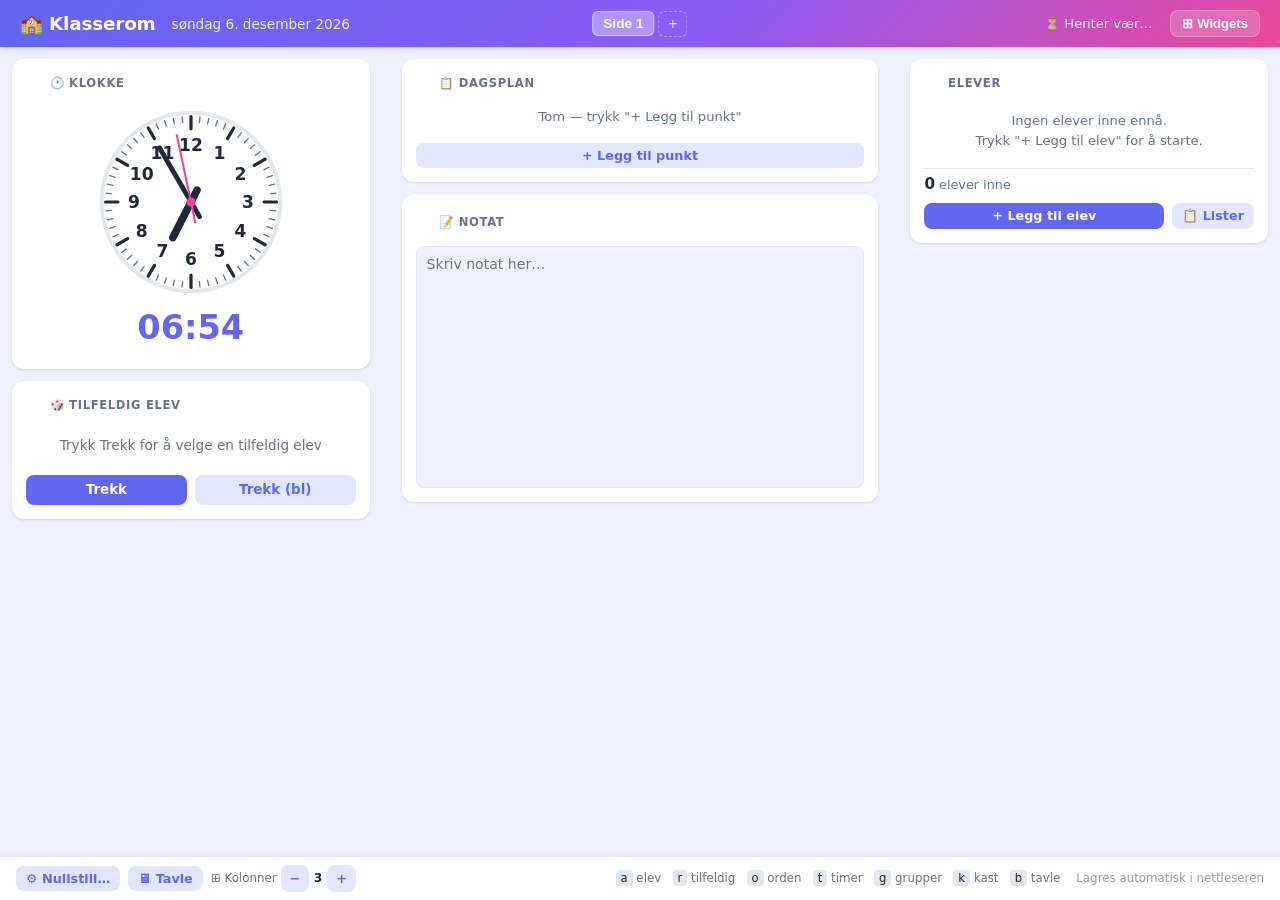
==== commit 71e82d90: "v2.20: Terning-widget, roligere standardoppsett, vær med posisjon og automatisk kolonnevalg Ny widge" ====
--- a/index.html
+++ b/index.html
@@ -162,6 +162,15 @@
               <button class="str-knapp widget-str-valg" data-widget="card-klokke" data-størrelse="xl">XL</button>
             </div>
           </div>
+          <div class="widget-str-rad" data-widget="card-terning">
+            <span>Terning</span>
+            <div class="str-knapper">
+              <button class="str-knapp widget-str-valg" data-widget="card-terning" data-størrelse="liten">S</button>
+              <button class="str-knapp widget-str-valg" data-widget="card-terning" data-størrelse="normal">M</button>
+              <button class="str-knapp widget-str-valg" data-widget="card-terning" data-størrelse="stor">L</button>
+              <button class="str-knapp widget-str-valg" data-widget="card-terning" data-størrelse="xl">XL</button>
+            </div>
+          </div>
         </div>
       </div>
     </div>
@@ -297,10 +306,10 @@
     <button class="btn btn-ghost w-full btn-sm" id="btn-dagsplan-legg-til" title="Legg til punkt (d)">+ Legg til punkt</button>
   </div>
 
-  <!-- Card: Klokke — analog urskive + digital tid, med vær og pollen under.
+  <!-- Card: Klokke — analog urskive + digital tid. Været bor i headeren (og i
+       vær-popupen der), ikke her — det sto begge steder og var ren dobling.
        Urskiven er statisk SVG; strekene og tallene tegnes én gang av setupKlokke(),
-       og de tre viserne roteres av oppdaterKlokke() hvert sekund. Værblokka fylles
-       av renderVær() med de samme dataene som headeren bruker — ingen ekstra kall. -->
+       og de tre viserne roteres av oppdaterKlokke() hvert sekund. -->
   <div class="card" id="card-klokke">
     <button class="kl-widget-close" onclick="toggleWidgetSynlighet('card-klokke', false)" title="Fjern fra siden">✕</button>
     <div class="card-header">
@@ -321,21 +330,32 @@
     </div>
     <div id="klokke-digital">--:--</div>
 
-    <!-- Værblokk: hovedlinje (emoji + temperatur), tre detaljrader og stedsvelger -->
-    <div class="klokke-vaer">
-      <div class="klokke-vaer-hoved">
-        <span id="klokke-vaer-emoji">⏳</span>
-        <span id="klokke-vaer-temp">–</span>
-      </div>
-      <div class="klokke-vaer-rad"><span>💨 Vind</span><strong id="klokke-vaer-vind">–</strong></div>
-      <div class="klokke-vaer-rad"><span>🌧 Nedbør (6 t)</span><strong id="klokke-vaer-nedbor">–</strong></div>
-      <div class="klokke-vaer-rad"><span>🌿 Pollen</span><strong id="klokke-vaer-pollen">–</strong></div>
-
-      <button id="klokke-sted" class="klokke-sted" title="Klikk for å bytte sted">📍 Eidsvoll</button>
-      <div id="klokke-sted-sok" class="klokke-sted-sok hidden">
-        <input type="text" id="input-klokke-sted" placeholder="Søk etter sted…" autocomplete="off">
-        <div id="klokke-sted-treff" class="klokke-sted-treff"></div>
-      </div>
+  </div>
+
+  <!-- Card: Terning — d4 til d20, 1–6 om gangen. Terningflatene tegnes som SVG av
+       renderTerninger(); d6 får ekte prikkeflater, de øvrige sin egen silhuett med
+       tallet i midten. Kast-knappen kjører en kort «trilling» før verdiene lander. -->
+  <div class="card" id="card-terning">
+    <button class="kl-widget-close" onclick="toggleWidgetSynlighet('card-terning', false)" title="Fjern fra siden">✕</button>
+    <div class="card-header">
+      <span class="drag-handle" title="Dra for å flytte">⠿</span>
+      <h2>🎲 Terning</h2>
+    </div>
+
+    <div id="terning-flater"></div>
+    <div id="terning-sum" class="terning-sum"></div>
+
+    <!-- Terningtype: knapperaden fylles av renderTerningType() så d4…d20 ikke må
+         gjentas i markupen, og aktiv type kan markeres ett sted. -->
+    <div id="terning-type" class="terning-type"></div>
+
+    <div class="terning-kontroller">
+      <div class="terning-antall" title="Hvor mange terninger som kastes">
+        <button class="btn btn-ghost btn-sm btn-icon" id="btn-terning-minus" title="Færre terninger">−</button>
+        <span id="terning-antall-tall">1</span>
+        <button class="btn btn-ghost btn-sm btn-icon" id="btn-terning-pluss" title="Flere terninger">+</button>
+      </div>
+      <button class="btn btn-primary flex-1" id="btn-terning-kast" title="Kast (k)">🎲 Kast</button>
     </div>
   </div>
 
@@ -362,6 +382,7 @@
       <kbd>o</kbd> orden &nbsp;
       <kbd>t</kbd> timer &nbsp;
       <kbd>g</kbd> grupper &nbsp;
+      <kbd>k</kbd> kast &nbsp;
       <kbd>b</kbd> tavle
     </span>
     <span class="lagret-hint">Lagres automatisk i nettleseren</span>
--- a/style.css
+++ b/style.css
@@ -462,6 +462,107 @@
     color: #3b82f6;
     font-size: 0.7rem;
 }
+/* Toppen av vær-popupen: stedsnavn og hvor stedet kom fra. */
+.vær-sted-topp {
+    display: flex;
+    align-items: baseline;
+    justify-content: space-between;
+    gap: 8px;
+    margin-bottom: 10px;
+}
+.vær-sted-navn {
+    font-weight: 700;
+    font-size: 0.95rem;
+}
+.vær-sted-kilde {
+    font-size: 0.72rem;
+    color: var(--muted);
+    white-space: nowrap;
+}
+
+/* Symbol + temperatur stort, så tallet leses før detaljradene. */
+.vær-hoved {
+    display: flex;
+    align-items: center;
+    justify-content: center;
+    gap: 10px;
+    font-size: 1.6rem;
+    font-weight: 700;
+    margin-bottom: 8px;
+}
+.vær-rad strong {
+    font-variant-numeric: tabular-nums;
+}
+/* Markerer høy pollenkonsentrasjon — den ene verdien en allergiker må oppdage raskt. */
+.vær-rad strong.pollen-hoyt {
+    color: var(--red);
+}
+.vær-tom {
+    color: var(--muted);
+    font-size: 0.85rem;
+    padding: 6px 0 12px;
+}
+
+/* Stedskontroller nederst i popupen: posisjonsknapp + søk. */
+.vær-sted-verktøy {
+    display: flex;
+    flex-direction: column;
+    gap: 6px;
+    margin-top: 12px;
+    padding-top: 12px;
+    border-top: 1px solid var(--border);
+}
+.vær-sted-verktøy input {
+    width: 100%;
+    padding: 6px 8px;
+    border: 1px solid var(--border);
+    border-radius: var(--r-sm);
+    background: var(--card);
+    color: var(--text);
+    font: inherit;
+    font-size: 0.85rem;
+}
+.vær-sted-verktøy input:focus {
+    outline: none;
+    border-color: var(--primary);
+}
+.vær-sted-treff {
+    display: flex;
+    flex-direction: column;
+    gap: 2px;
+    max-height: 170px;
+    overflow-y: auto;
+}
+.vær-sted-treff-rad {
+    display: flex;
+    flex-direction: column;
+    align-items: flex-start;
+    gap: 1px;
+    background: none;
+    border: none;
+    border-radius: var(--r-sm);
+    padding: 5px 7px;
+    cursor: pointer;
+    text-align: left;
+    font: inherit;
+    color: var(--text);
+}
+.vær-sted-treff-rad:hover {
+    background: var(--primary-l);
+}
+.vær-sted-treff-rad strong {
+    font-size: 0.88rem;
+}
+.vær-sted-treff-rad span {
+    font-size: 0.75rem;
+    color: var(--muted);
+}
+.vær-sted-tom {
+    font-size: 0.8rem;
+    color: var(--muted);
+    padding: 4px 2px;
+}
+
 #klasserom-dropdown {
     position: absolute;
     top: calc(100% + 8px);
@@ -1782,6 +1883,132 @@
     accent-color: var(--primary);
 }
 
+/* ===================== Terning-widget ===================== */
+/* Terningflatene er SVG i et 100×100-rutenett. Størrelsen styres av --terning-str,
+   som JS setter etter hvor mange terninger som ligger på bordet. */
+#terning-flater {
+    display: flex;
+    flex-wrap: wrap;
+    justify-content: center;
+    align-items: center;
+    gap: 10px;
+    padding: 6px 0;
+    min-height: 70px;
+}
+.terning-flate {
+    display: block;
+    width: var(--terning-str, 84px);
+    max-width: 100%;
+}
+.terning-flate svg {
+    width: 100%;
+    height: auto;
+    display: block;
+}
+.terning-kropp {
+    fill: var(--primary-l);
+    stroke: var(--primary);
+    stroke-width: 4;
+    stroke-linejoin: round;
+}
+/* Den indre trekanten på d20 — antyder fasettene uten å tegne alle tjue. */
+.terning-innerlinje {
+    fill: none;
+    stroke: var(--primary);
+    stroke-width: 2.5;
+    stroke-linejoin: round;
+    opacity: 0.28; /* svak nok til at tosifrede tall (20) leses rent oppå den */
+}
+.terning-prikk {
+    fill: var(--text);
+}
+.terning-tall {
+    fill: var(--text);
+    font-size: 38px;
+    font-weight: 800;
+    text-anchor: middle;
+    dominant-baseline: central;
+}
+
+/* Vrikket mens kastet ruller. Kort og lav amplitude — det skal antyde bevegelse,
+   ikke rope. Respekterer «reduser bevegelse» via media-spørringen nederst. */
+#terning-flater.ruller .terning-flate {
+    animation: terning-trill 0.12s linear infinite;
+}
+@keyframes terning-trill {
+    0%   { transform: rotate(-7deg) translateY(0); }
+    50%  { transform: rotate(6deg) translateY(-3px); }
+    100% { transform: rotate(-7deg) translateY(0); }
+}
+@media (prefers-reduced-motion: reduce) {
+    #terning-flater.ruller .terning-flate {
+        animation: none;
+    }
+}
+
+.terning-sum {
+    text-align: center;
+    font-size: 0.95rem;
+    font-weight: 700;
+    color: var(--muted);
+    font-variant-numeric: tabular-nums;
+    min-height: 1.2em;
+}
+
+/* Knapperad for terningtype (d4…d20). */
+.terning-type {
+    display: flex;
+    flex-wrap: wrap;
+    justify-content: center;
+    gap: 4px;
+}
+.terning-type-knapp {
+    flex: 1 1 auto;
+    min-width: 42px;
+    padding: 5px 8px;
+    border: 1px solid var(--border);
+    border-radius: var(--r-sm);
+    background: var(--card);
+    color: var(--muted);
+    font: inherit;
+    font-size: 0.82rem;
+    font-weight: 600;
+    cursor: pointer;
+    transition:
+        background 0.12s,
+        color 0.12s,
+        border-color 0.12s;
+}
+.terning-type-knapp:hover {
+    border-color: var(--primary);
+    color: var(--primary);
+}
+.terning-type-knapp.aktiv {
+    background: var(--primary);
+    border-color: var(--primary);
+    color: #fff;
+}
+
+.terning-kontroller {
+    display: flex;
+    align-items: center;
+    gap: 8px;
+}
+.terning-antall {
+    display: flex;
+    align-items: center;
+    gap: 4px;
+    padding: 2px 4px;
+    border: 1px solid var(--border);
+    border-radius: var(--r-sm);
+}
+#terning-antall-tall {
+    min-width: 1.2em;
+    text-align: center;
+    font-weight: 700;
+    font-variant-numeric: tabular-nums;
+}
+
 /* ===================== Klokke-widget ===================== */
 /* Urskiven er SVG i et kvadratisk felt som skalerer med kortbredden. Alle farger
    hentes fra temavariablene, så klokka følger temaet uten egne regler per tema.
@@ -1846,122 +2073,6 @@
     color: var(--primary);
     line-height: 1;
     padding: 2px 0 10px;
-}
-
-/* Værblokka under klokka: én stor linje med emoji + temperatur, så detaljradene. */
-.klokke-vaer {
-    border-top: 1px solid var(--border);
-    padding-top: 8px;
-    display: flex;
-    flex-direction: column;
-    gap: 4px;
-}
-.klokke-vaer-hoved {
-    display: flex;
-    align-items: center;
-    justify-content: center;
-    gap: 8px;
-    font-size: 1.45rem;
-    font-weight: 700;
-    line-height: 1.2;
-    margin-bottom: 2px;
-}
-/* Radene sentreres og har makshøyde-bredde, slik at etikett og verdi holder seg
-   nær hverandre også når kortet ligger i en bred kolonne. */
-.klokke-vaer-rad {
-    display: flex;
-    justify-content: space-between;
-    gap: 8px;
-    width: 100%;
-    max-width: 250px;
-    align-self: center;
-    font-size: 0.85rem;
-    color: var(--muted);
-}
-.klokke-vaer-rad strong {
-    color: var(--text);
-    font-variant-numeric: tabular-nums;
-    white-space: nowrap;
-}
-/* Markerer høy pollenkonsentrasjon — det er den ene verdien en allergiker
-   trenger å oppdage uten å lese hele kortet. */
-#klokke-vaer-pollen.pollen-hoyt {
-    color: var(--red);
-}
-
-/* Stedsvelger: knappen viser gjeldende sted, klikk åpner søkefeltet under. */
-.klokke-sted {
-    margin-top: 6px;
-    align-self: center;
-    background: none;
-    border: 1px dashed var(--border);
-    border-radius: var(--r-sm);
-    color: var(--muted);
-    font: inherit;
-    font-size: 0.8rem;
-    padding: 4px 8px;
-    cursor: pointer;
-    transition: border-color 0.15s, color 0.15s;
-}
-.klokke-sted:hover {
-    border-color: var(--primary);
-    color: var(--primary);
-}
-.klokke-sted-sok {
-    display: flex;
-    flex-direction: column;
-    gap: 4px;
-    margin-top: 4px;
-}
-.klokke-sted-sok input {
-    width: 100%;
-    padding: 6px 8px;
-    border: 1px solid var(--border);
-    border-radius: var(--r-sm);
-    background: var(--card);
-    color: var(--text);
-    font: inherit;
-    font-size: 0.85rem;
-}
-.klokke-sted-sok input:focus {
-    outline: none;
-    border-color: var(--primary);
-}
-.klokke-sted-treff {
-    display: flex;
-    flex-direction: column;
-    gap: 2px;
-    max-height: 170px;
-    overflow-y: auto;
-}
-.klokke-sted-treff-rad {
-    display: flex;
-    flex-direction: column;
-    align-items: flex-start;
-    gap: 1px;
-    background: none;
-    border: none;
-    border-radius: var(--r-sm);
-    padding: 5px 7px;
-    cursor: pointer;
-    text-align: left;
-    font: inherit;
-    color: var(--text);
-}
-.klokke-sted-treff-rad:hover {
-    background: var(--primary-l);
-}
-.klokke-sted-treff-rad strong {
-    font-size: 0.88rem;
-}
-.klokke-sted-treff-rad span {
-    font-size: 0.75rem;
-    color: var(--muted);
-}
-.klokke-sted-tom {
-    font-size: 0.8rem;
-    color: var(--muted);
-    padding: 4px 2px;
 }
 
 /* ===================== Begrensning-modal ===================== */
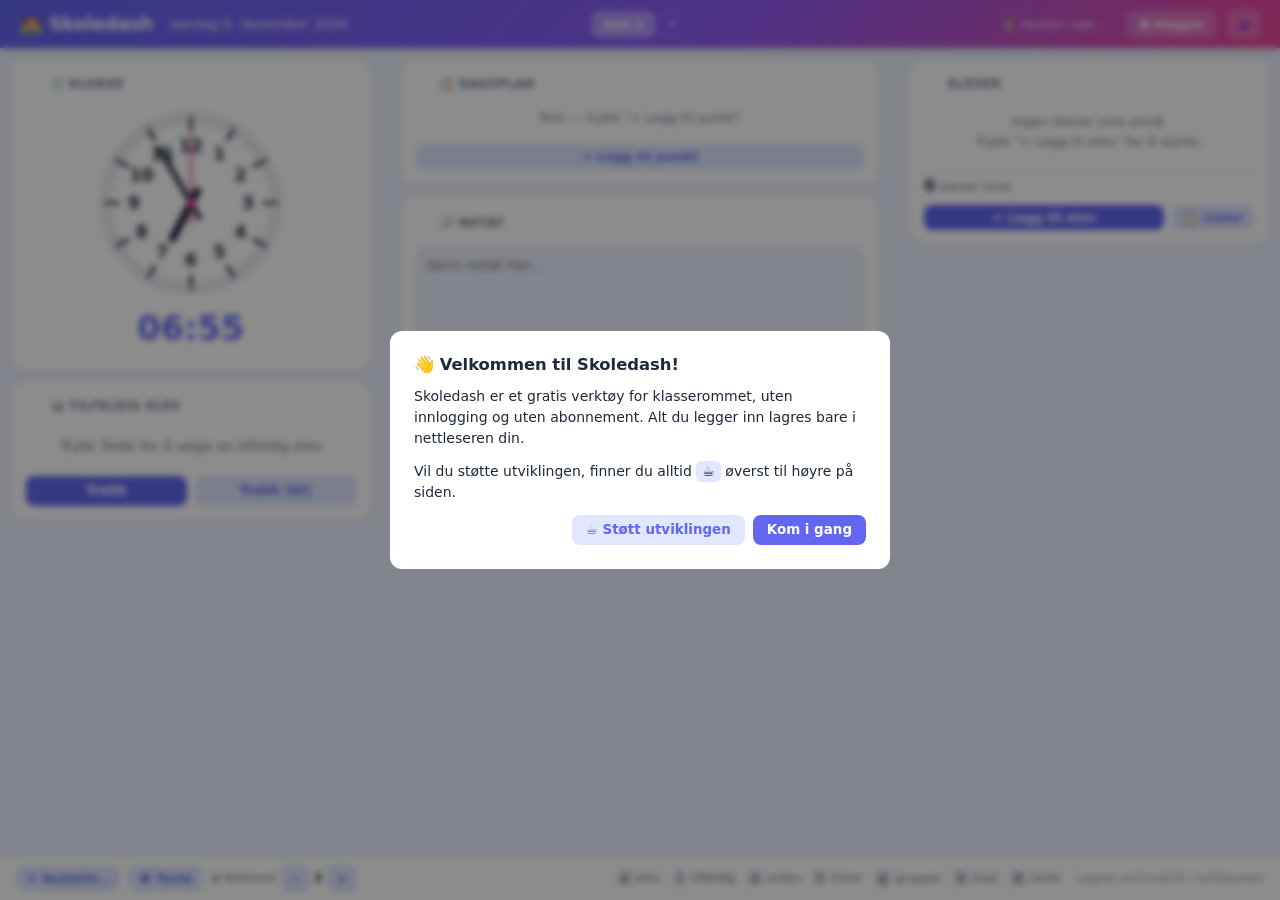
==== commit 745f693b: "v2.21: Skoledash-navn, velkomstmelding, donasjonsknapp og roadmap - Appen heter nå Skoledash i titte" ====
--- a/index.html
+++ b/index.html
@@ -3,20 +3,20 @@
 <head>
   <meta charset="UTF-8">
   <meta name="viewport" content="width=device-width, initial-scale=1.0">
-  <title>Klasserom-dashboard</title>
+  <title>Skoledash</title>
   <!-- Favicon uten egen fil: en inline SVG (data-URI) som bare tegner 🏫-emojien. -->
   <link rel="icon" href="data:image/svg+xml,%3Csvg xmlns='http://www.w3.org/2000/svg' viewBox='0 0 100 100'%3E%3Ctext y='.9em' font-size='90'%3E%F0%9F%8F%AB%3C/text%3E%3C/svg%3E">
   <meta name="description" content="Klasseromsdashboard for læreren — navnetrekking, grupper, timer og dagsplan i ett oversiktlig dashboard. Alt lagres lokalt i nettleseren.">
   <!-- Open Graph / sosiale medier -->
   <meta property="og:type" content="website">
-  <meta property="og:title" content="Klasserom — klasseromsdashboard for læreren">
+  <meta property="og:title" content="Skoledash: klasseromsdashboard for læreren">
   <meta property="og:description" content="Navnetrekking, grupper, timer og dagsplan i ett oversiktlig dashboard. Alt lagres lokalt i nettleseren.">
   <meta property="og:image" content="https://knitresletta.github.io/klasserom-dashboard/og-image.png">
   <meta property="og:image:width" content="2752">
   <meta property="og:image:height" content="1536">
   <meta property="og:url" content="https://knitresletta.github.io/klasserom-dashboard/">
   <meta name="twitter:card" content="summary_large_image">
-  <meta name="twitter:title" content="Klasserom — klasseromsdashboard for læreren">
+  <meta name="twitter:title" content="Skoledash: klasseromsdashboard for læreren">
   <meta name="twitter:description" content="Navnetrekking, grupper, timer og dagsplan i ett oversiktlig dashboard.">
   <meta name="twitter:image" content="https://knitresletta.github.io/klasserom-dashboard/og-image.png">
   <link rel="stylesheet" href="style.css">
@@ -33,11 +33,11 @@
 -->
 
 <header>
-  <!-- Klasserom-menyen: klikk på tittelen åpner nedtrekket. Valgene med .kl-has-submenu
+  <!-- Skoledash-menyen: klikk på tittelen åpner nedtrekket. Valgene med .kl-has-submenu
        folder ut en undermeny (tema/font/størrelse). data-tema/-font/-størrelse leses av
        app.js for å vite hvilket valg som ble klikket. -->
   <div id="klasserom-meny-wrapper">
-    <h1 id="btn-klasserom-meny" title="Meny">🏫 Klasserom</h1>
+    <h1 id="btn-klasserom-meny" title="Meny">🏫 Skoledash</h1>
     <div id="klasserom-dropdown" class="hidden">
       <div class="kl-dropdown-item" id="btn-åpne-logg">📋 Oppdateringslogg</div>
       <div class="kl-dropdown-item" id="btn-åpne-guide">❓ Brukerveiledning</div>
@@ -184,6 +184,8 @@
     </div>
     <button id="btn-widget-meny" title="Vis/skjul widgets">⊞ Widgets</button>
     <div id="widget-dropdown" class="hidden"></div>
+    <!-- Donasjonsknapp helt til høyre. href settes av setupVelkommen() fra DONASJON_URL. -->
+    <a id="btn-doner" data-donasjon target="_blank" rel="noopener noreferrer" title="Støtt utviklingen av Skoledash">☕</a>
   </div>
 </header>
 
@@ -560,7 +562,7 @@
     <h3>💬 Tilbakemelding & kontakt</h3>
     <p class="kontakt-intro">Funnet en feil, eller har du et ønske til appen? Jeg vil gjerne høre fra deg — velg det som passer deg best.</p>
     <div class="kontakt-valg">
-      <a class="kontakt-lenke" href="mailto:knitresletta@pm.me?subject=Klasserom-dashboard%20%E2%80%93%20tilbakemelding">
+      <a class="kontakt-lenke" href="mailto:knitresletta@pm.me?subject=Skoledash%20%E2%80%93%20tilbakemelding">
         ✉️ Send en e-post
         <span>knitresletta@pm.me</span>
       </a>
@@ -575,6 +577,20 @@
   </div>
 </div>
 
+<!-- Velkomst-modal: vises én gang per nettleser (styres av setupVelkommen() i app.js).
+     Lenken får href fra DONASJON_URL, samme som ☕-knappen i headeren. -->
+<div id="velkommen-modal" class="modal-overlay" style="display:none">
+  <div class="modal-boks velkommen-boks">
+    <h3>👋 Velkommen til Skoledash!</h3>
+    <p>Skoledash er et gratis verktøy for klasserommet, uten innlogging og uten abonnement. Alt du legger inn lagres bare i nettleseren din.</p>
+    <p>Vil du støtte utviklingen, finner du alltid <span class="velkommen-ikon">☕</span> øverst til høyre på siden.</p>
+    <div class="modal-knapper">
+      <a class="btn btn-ghost" data-donasjon target="_blank" rel="noopener noreferrer">☕ Støtt utviklingen</a>
+      <button class="btn btn-primary" id="btn-velkommen-lukk">Kom i gang</button>
+    </div>
+  </div>
+</div>
+
 <!-- All logikk og oppstart ligger her (init kjøres på DOMContentLoaded). -->
 <script src="app.js"></script>
 </body>
--- a/style.css
+++ b/style.css
@@ -1292,6 +1292,21 @@
 #btn-widget-meny:hover {
     background: rgb(255 255 255 / 0.28);
 }
+/* Donasjonsknappen: samme glass-stil som ⊞ Widgets, men kvadratisk med bare ☕. */
+#btn-doner {
+    background: rgb(255 255 255 / 0.18);
+    border: 1px solid rgb(255 255 255 / 0.3);
+    border-radius: var(--r-sm);
+    padding: 4px 8px;
+    font-size: 0.95rem;
+    line-height: 1.2;
+    text-decoration: none;
+    cursor: pointer;
+    transition: background 0.12s;
+}
+#btn-doner:hover {
+    background: rgb(255 255 255 / 0.28);
+}
 #widget-dropdown {
     position: absolute;
     top: calc(100% + 10px);
@@ -1664,6 +1679,21 @@
 .logg-entry ul {
     margin: 4px 0;
 }
+/* Kollapset roadmap-boks øverst i oppdateringsloggen. <details> folder seg ut uten JS. */
+.logg-roadmap {
+    border: 1px dashed var(--primary);
+    border-radius: 8px;
+    padding: 8px 14px;
+    margin-bottom: 14px;
+    background: var(--bg);
+}
+.logg-roadmap summary {
+    font-weight: 700;
+    cursor: pointer;
+}
+.logg-roadmap ul {
+    margin: 8px 0 4px;
+}
 
 /* ===================== Animations ===================== */
 /* Korte inn-animasjoner: fade-in for overlay-bakgrunn, modal-in for dialoger/popups
@@ -2150,6 +2180,21 @@
 .kontakt-lenke:hover {
     background: var(--primary-l);
     border-color: var(--primary);
+}
+
+/* ===================== Velkomst-modal ===================== */
+.velkommen-boks p {
+    margin: 0;
+    line-height: 1.5;
+}
+.velkommen-ikon {
+    display: inline-block;
+    padding: 0 6px;
+    border-radius: 6px;
+    background: var(--primary-l);
+}
+.velkommen-boks .modal-knapper a {
+    text-decoration: none;
 }
 
 /* ===================== Eksport-varsel (over action-bar) ===================== */
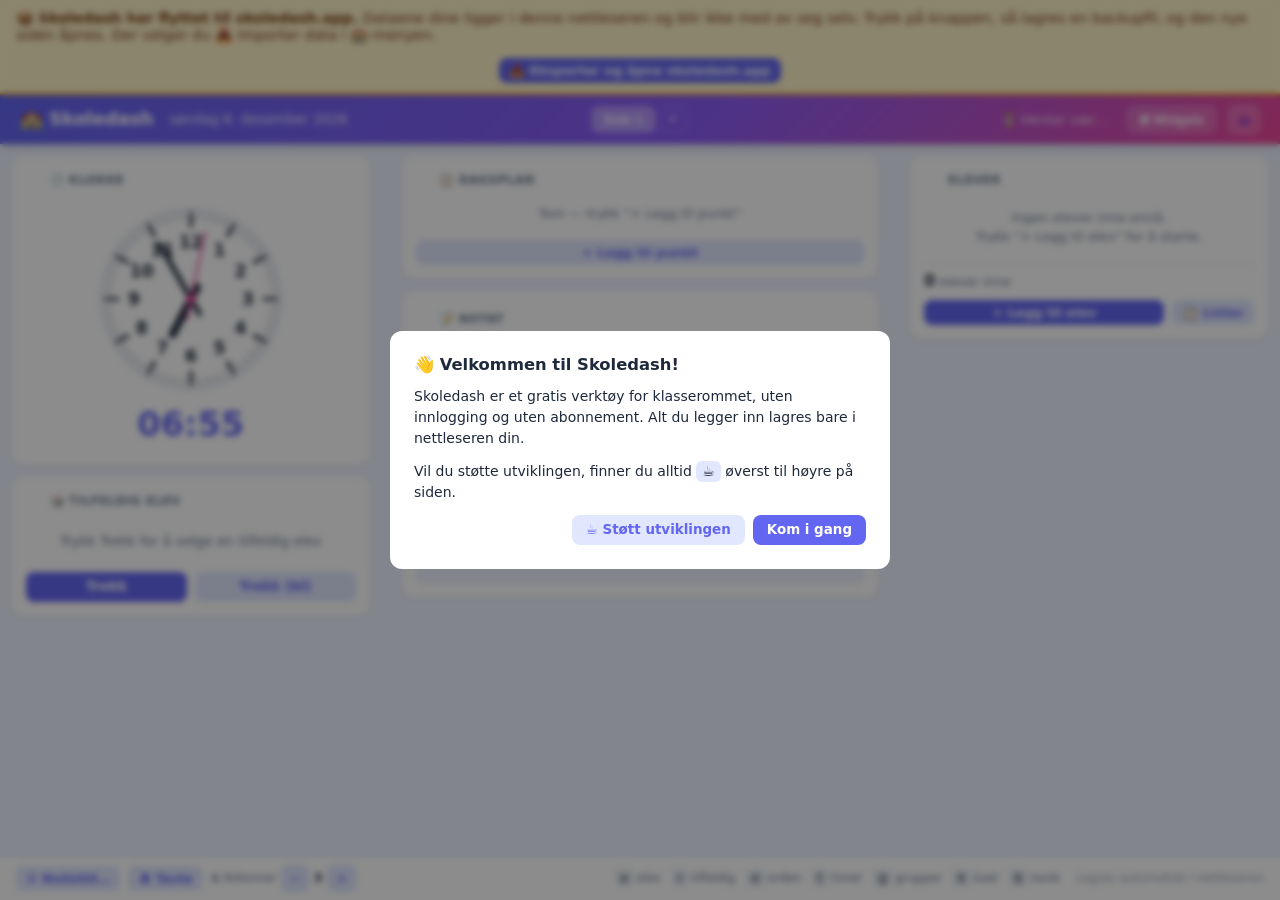
==== commit 712a2786: "Flyttebanner: Skoledash har flyttet til skoledash.app Eksporterer data og åpner den nye adressen i é" ====
--- a/index.html
+++ b/index.html
@@ -31,6 +31,13 @@
    #modal-overlay + frittstående modaler — dialoger (se MODALS-seksjonen)
   All logikk ligger i app.js (lastes nederst). Tekst styres via data-attributter.
 -->
+
+<!-- Flyttebanner: denne adressen er frosset, Skoledash bor nå på skoledash.app.
+     Data følger adressen i nettleseren, så brukeren må eksportere her og importere der. -->
+<div id="flytte-banner">
+  <span>📦 <strong>Skoledash har flyttet til skoledash.app.</strong> Dataene dine ligger i denne nettleseren og blir ikke med av seg selv. Trykk på knappen, så lagres en backupfil, og den nye siden åpnes. Der velger du 📥 Importer data i 🏫-menyen.</span>
+  <button id="btn-flytt" class="btn btn-primary btn-sm">📤 Eksporter og åpne skoledash.app</button>
+</div>
 
 <header>
   <!-- Skoledash-menyen: klikk på tittelen åpner nedtrekket. Valgene med .kl-has-submenu
--- a/style.css
+++ b/style.css
@@ -2182,6 +2182,20 @@
     border-color: var(--primary);
 }
 
+/* ===================== Flyttebanner (gammel adresse) ===================== */
+#flytte-banner {
+    display: flex;
+    align-items: center;
+    justify-content: center;
+    gap: 14px;
+    flex-wrap: wrap;
+    padding: 10px 16px;
+    background: #fef3c7;
+    color: #78350f;
+    font-size: 0.9rem;
+    border-bottom: 2px solid #f59e0b;
+}
+
 /* ===================== Velkomst-modal ===================== */
 .velkommen-boks p {
     margin: 0;
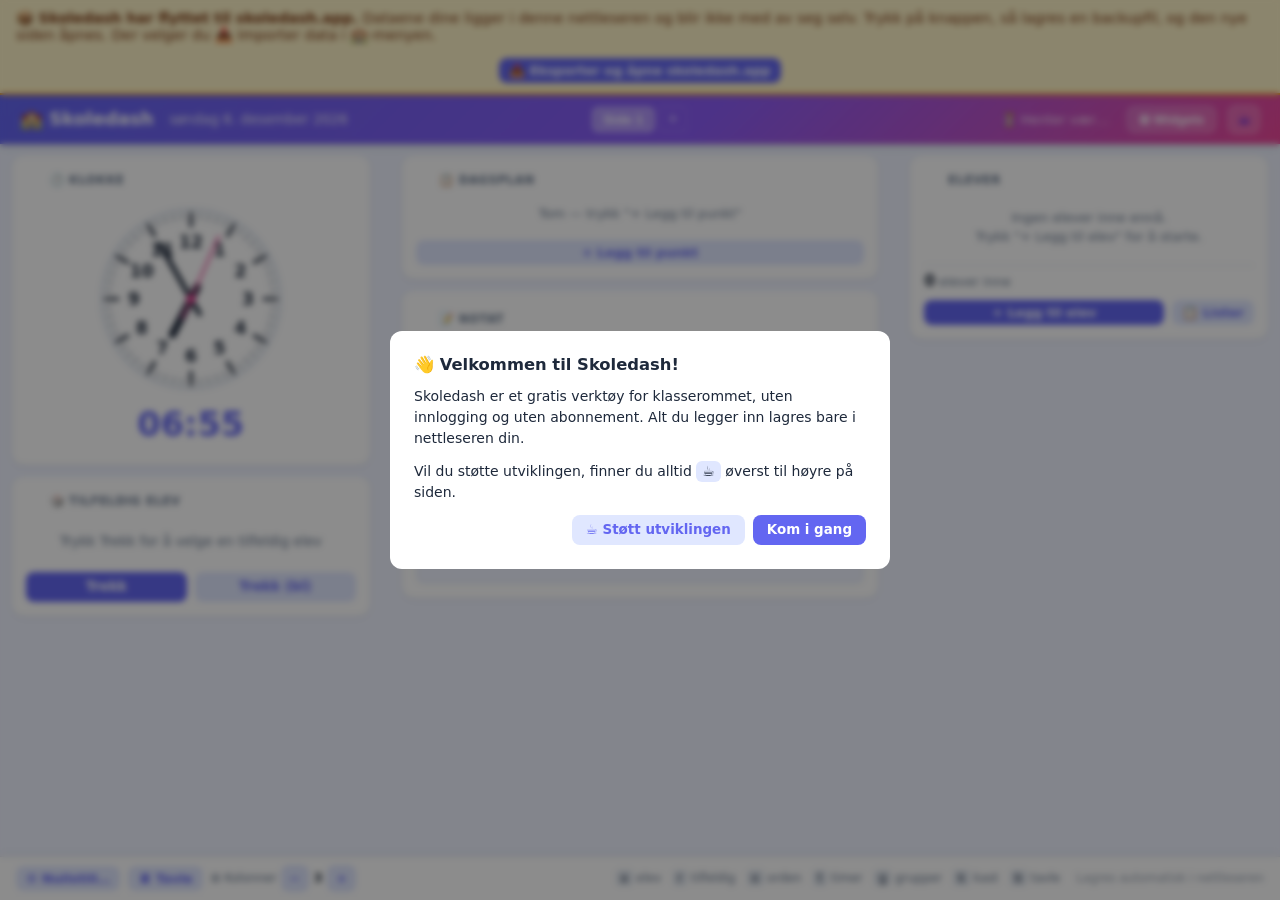
==== commit 9b947fdf: "Flyttebanner: knappen virker også med gammel app.js i cache Knappen er nå en vanlig lenke med inline" ====
--- a/index.html
+++ b/index.html
@@ -36,7 +36,9 @@
      Data følger adressen i nettleseren, så brukeren må eksportere her og importere der. -->
 <div id="flytte-banner">
   <span>📦 <strong>Skoledash har flyttet til skoledash.app.</strong> Dataene dine ligger i denne nettleseren og blir ikke med av seg selv. Trykk på knappen, så lagres en backupfil, og den nye siden åpnes. Der velger du 📥 Importer data i 🏫-menyen.</span>
-  <button id="btn-flytt" class="btn btn-primary btn-sm">📤 Eksporter og åpne skoledash.app</button>
+  <!-- Vanlig lenke + inline onclick med vilje: virker selv om nettleseren har en eldre
+       app.js i cache (eksporterData finnes der også), og lenker stoppes ikke av popup-blokkering. -->
+  <a id="btn-flytt" class="btn btn-primary btn-sm" href="https://skoledash.app" target="_blank" rel="noopener" onclick="eksporterData()">📤 Eksporter og åpne skoledash.app</a>
 </div>
 
 <header>
--- a/style.css
+++ b/style.css
@@ -2195,6 +2195,9 @@
     font-size: 0.9rem;
     border-bottom: 2px solid #f59e0b;
 }
+#btn-flytt {
+    text-decoration: none;
+}
 
 /* ===================== Velkomst-modal ===================== */
 .velkommen-boks p {
